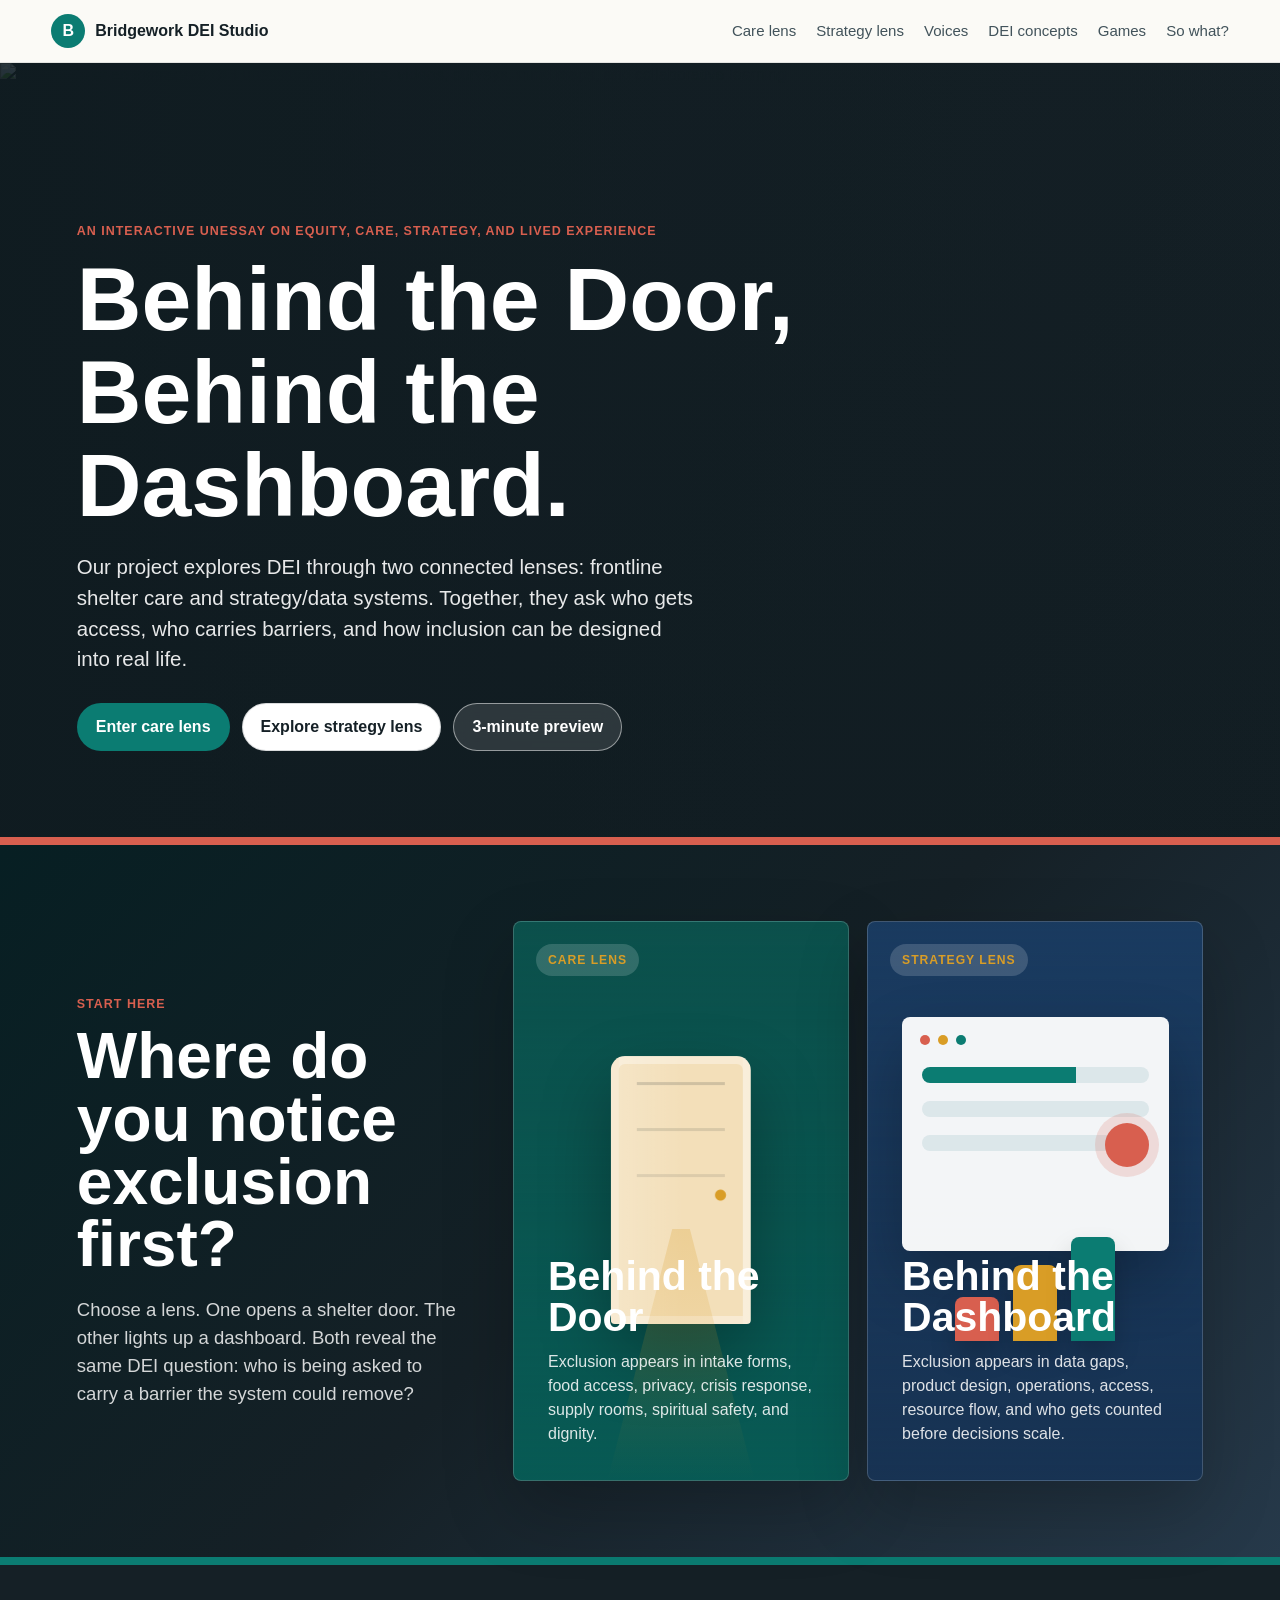
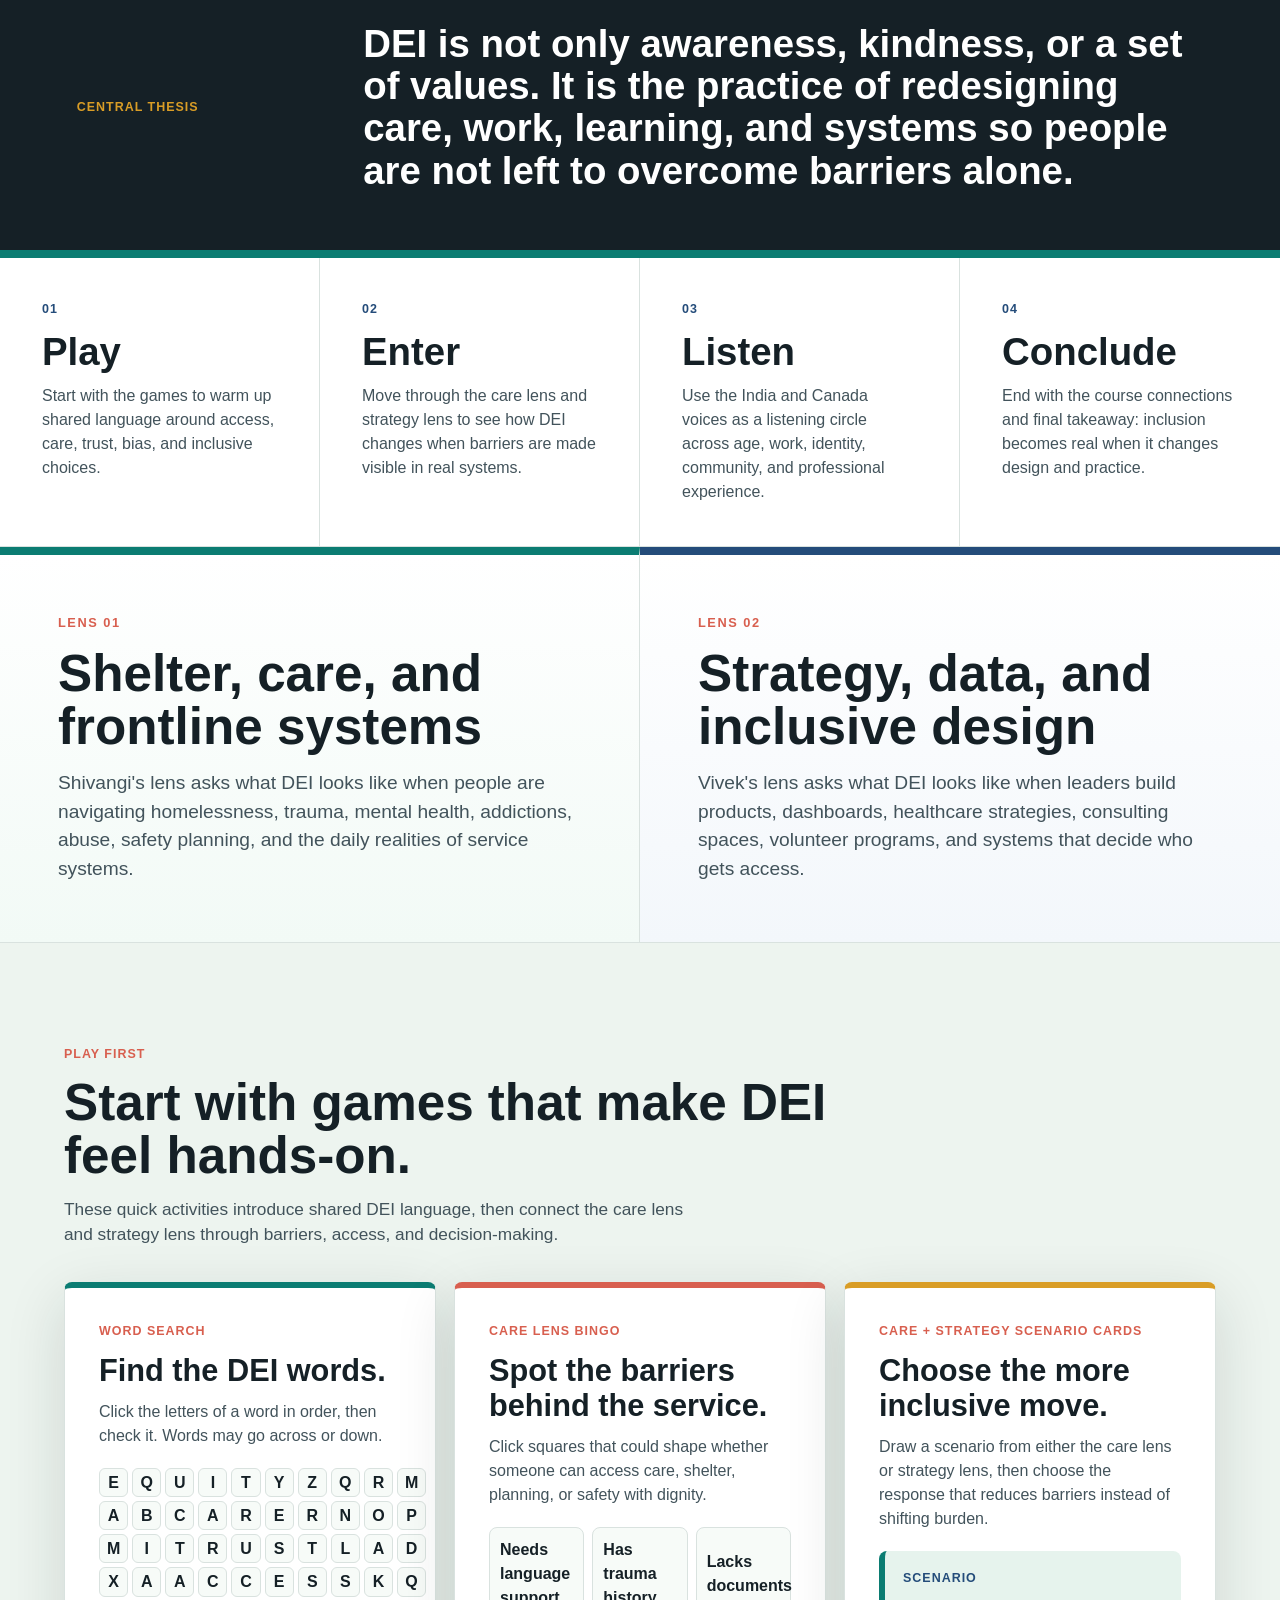
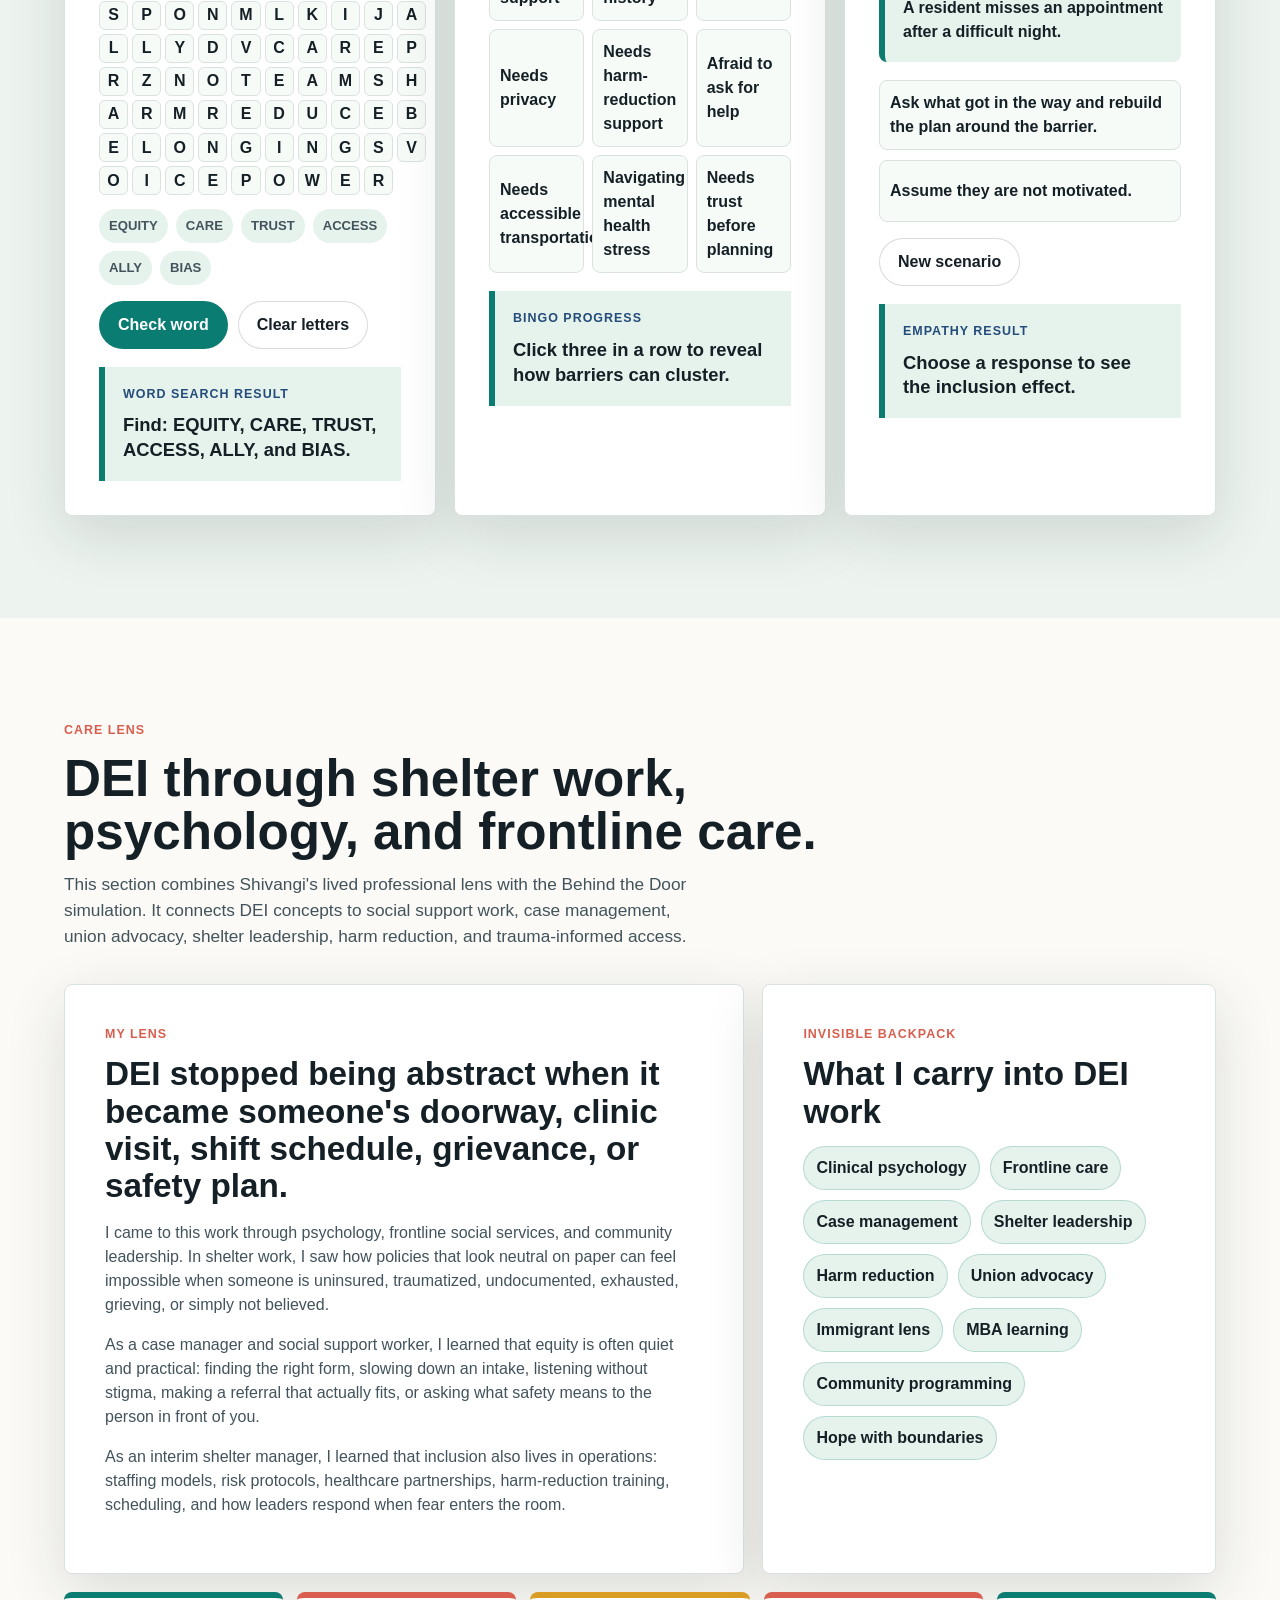
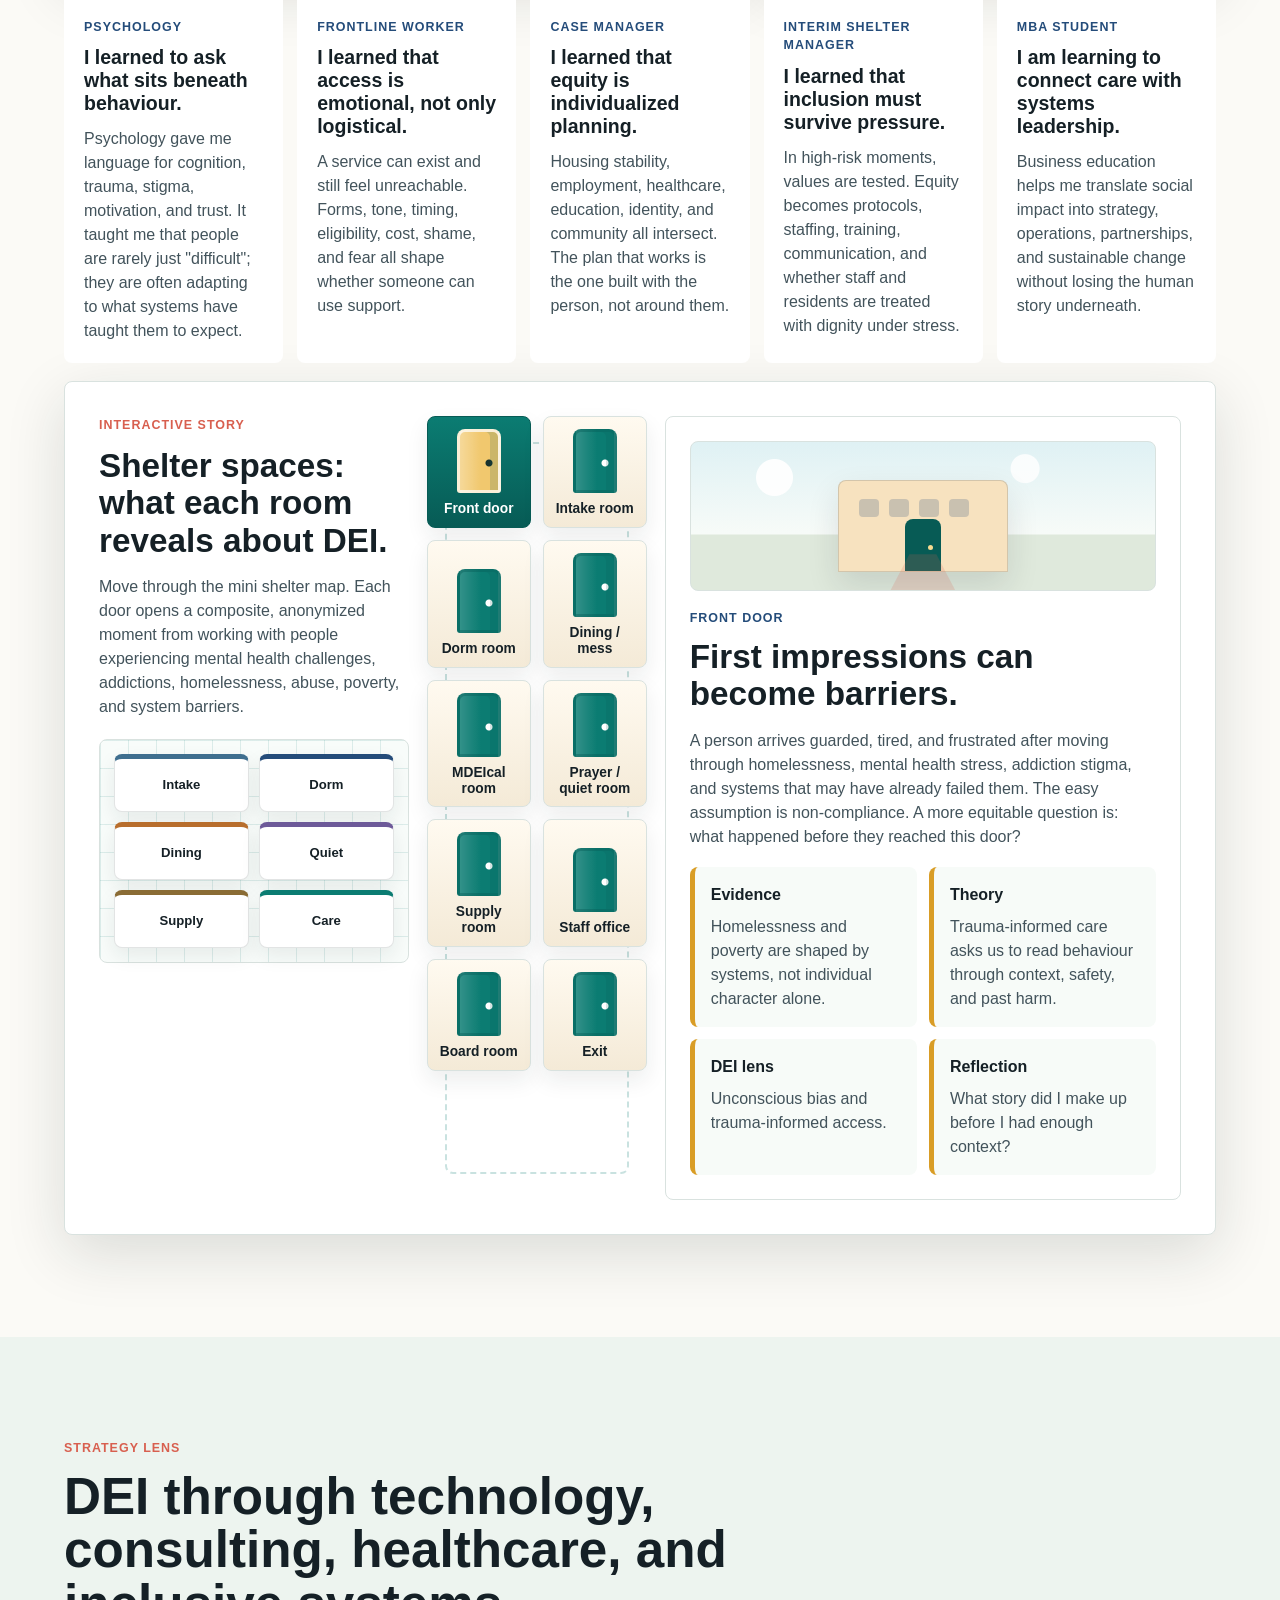
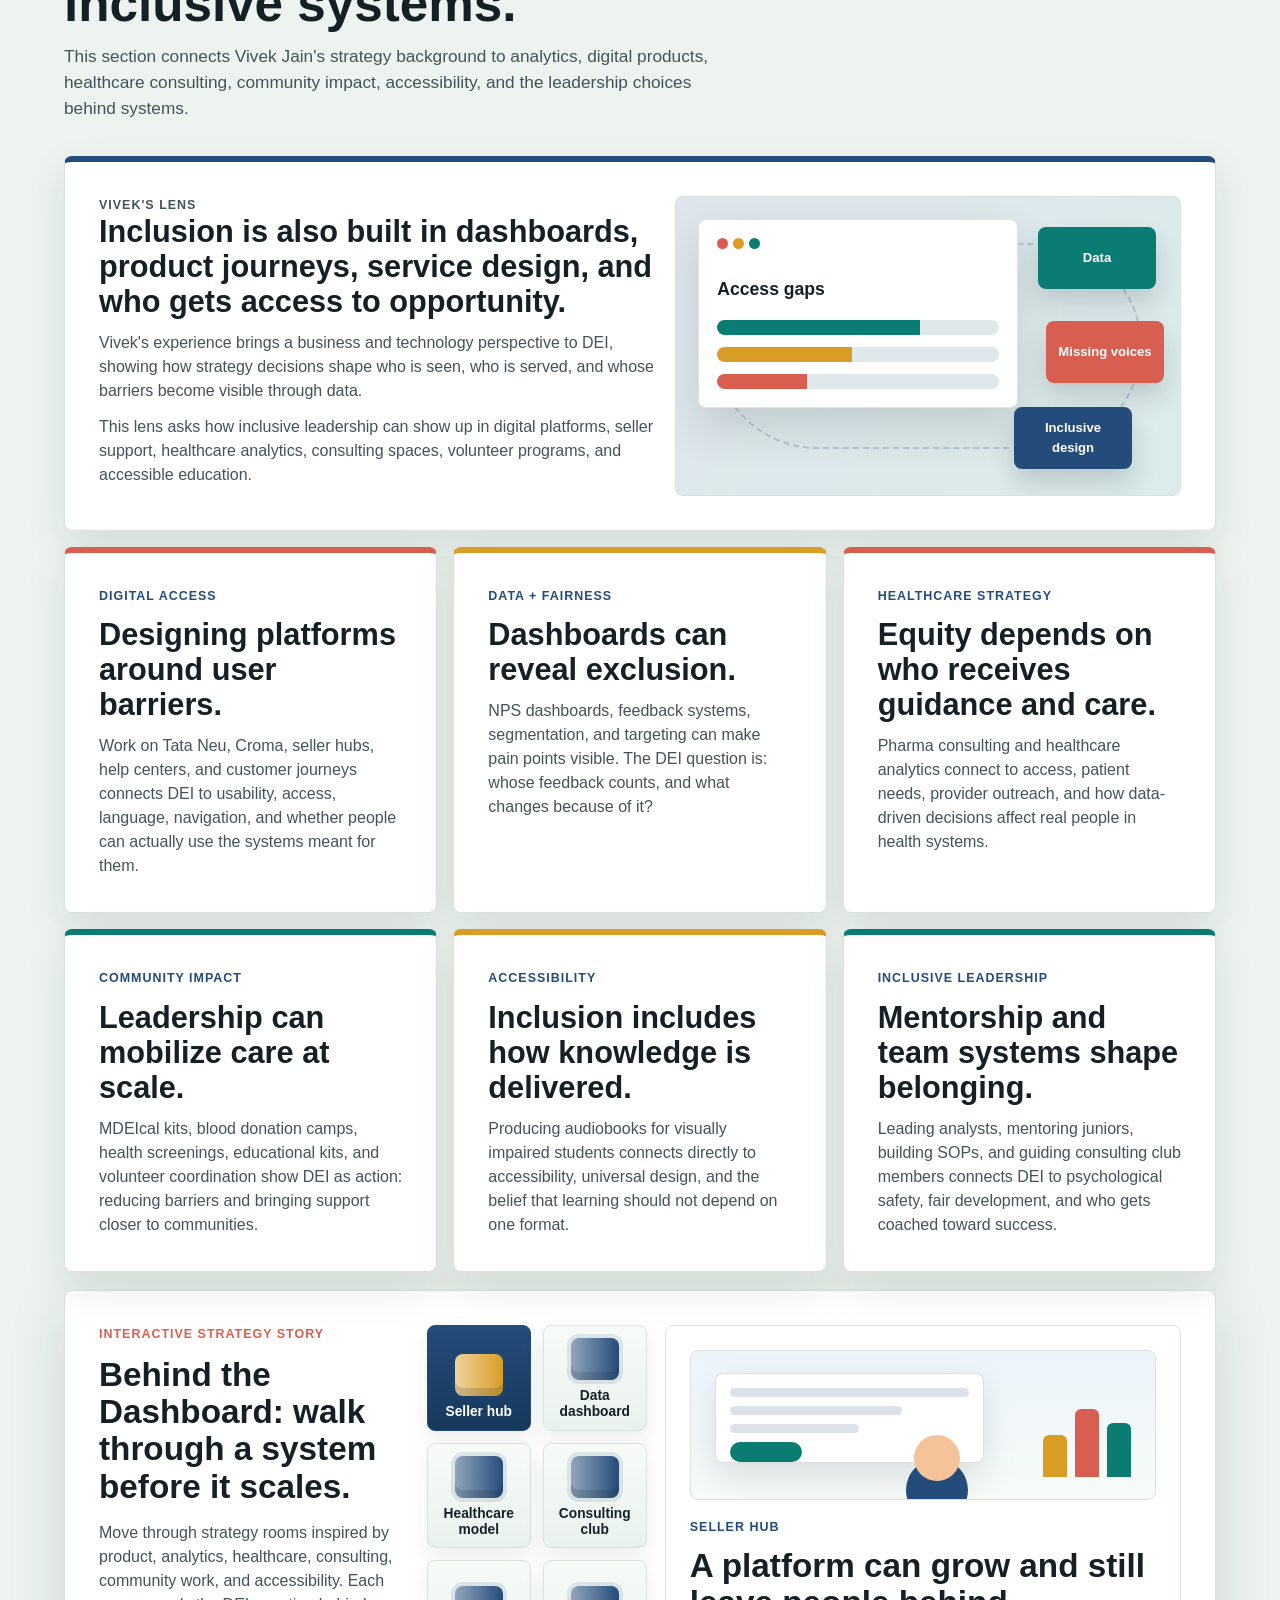
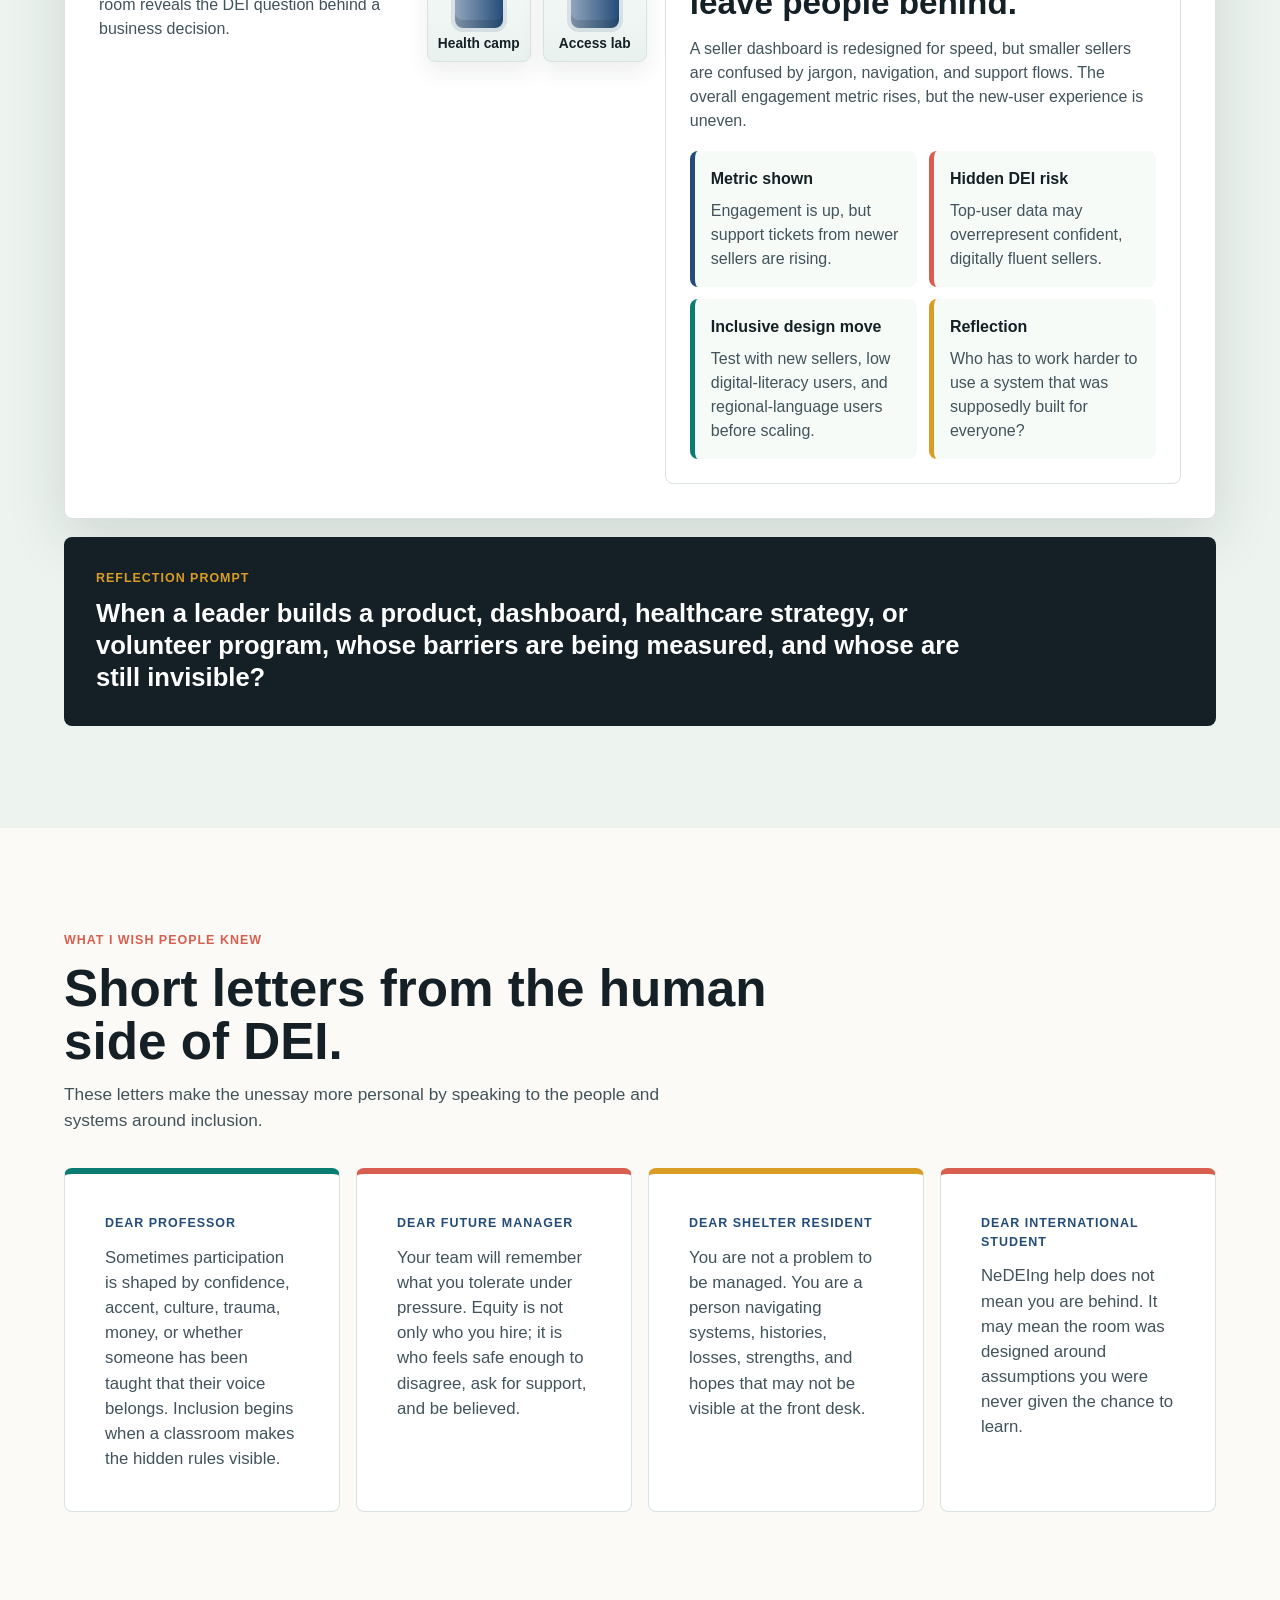
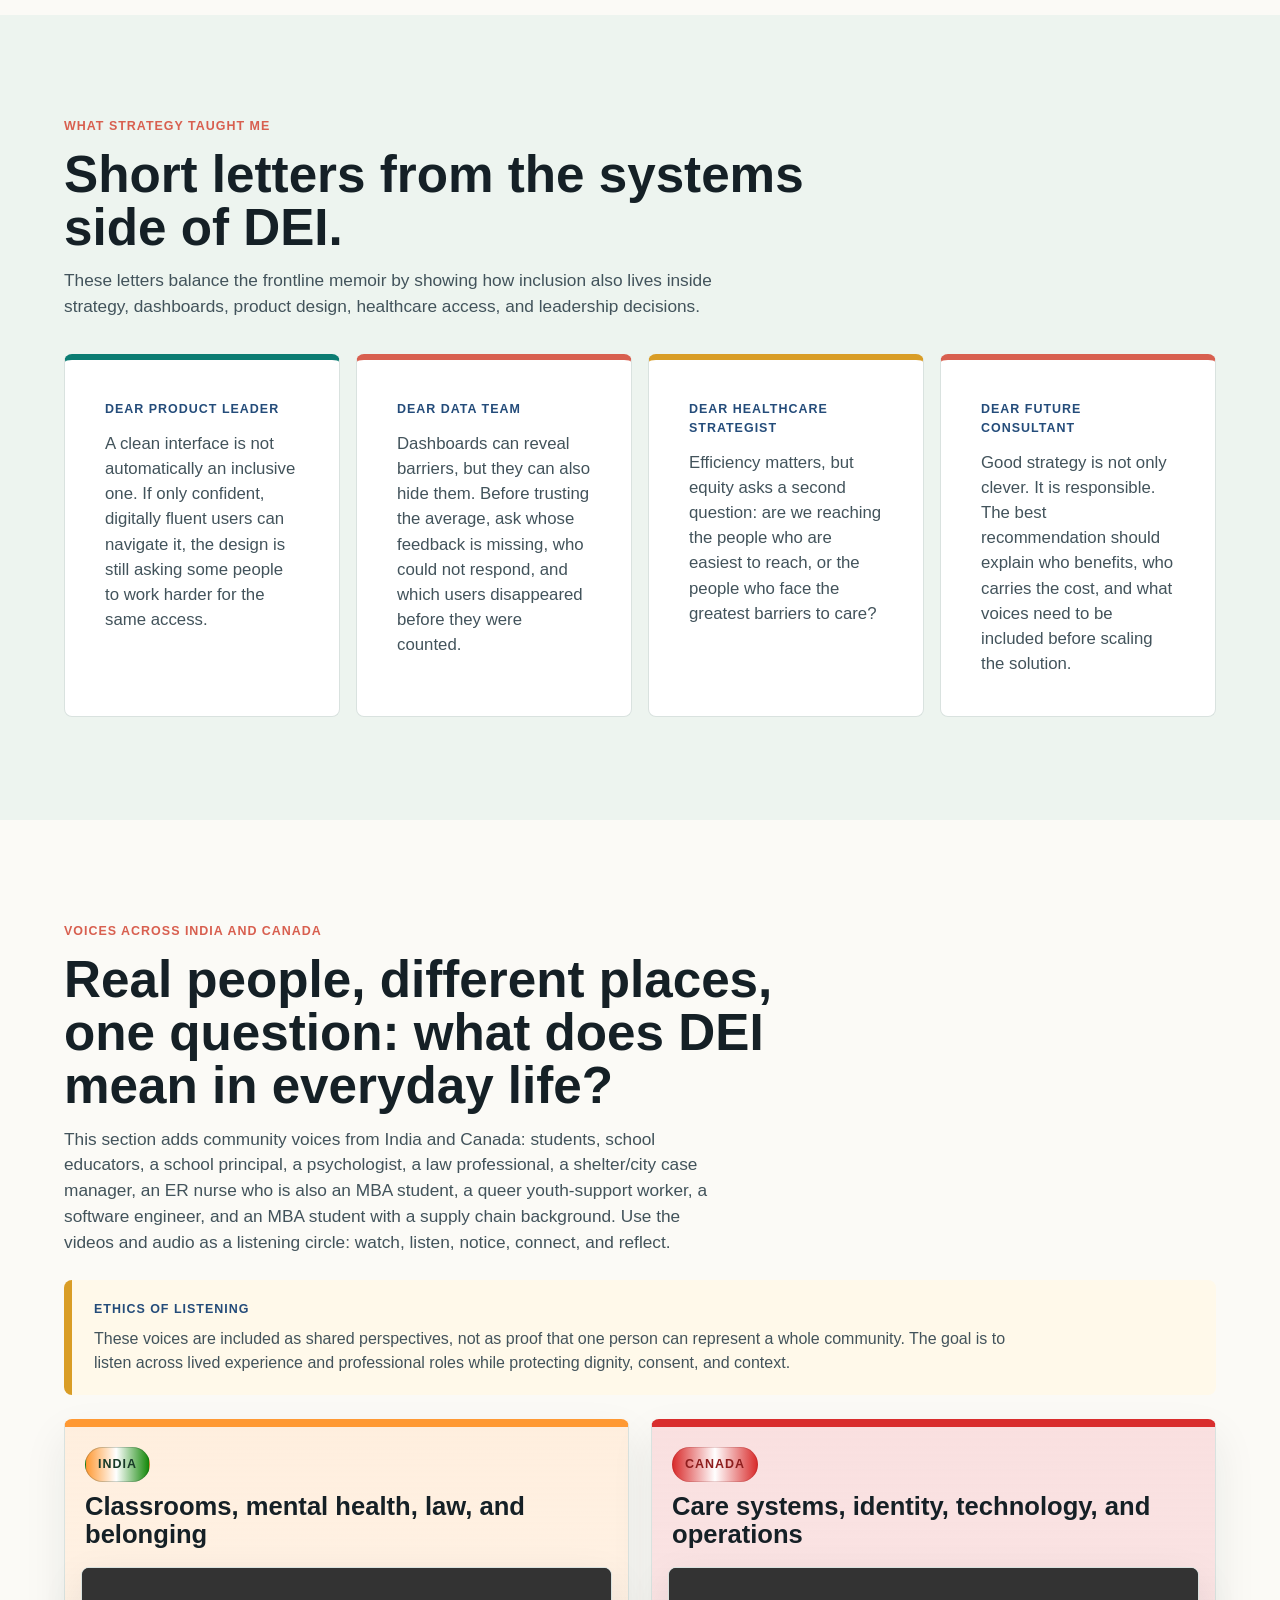
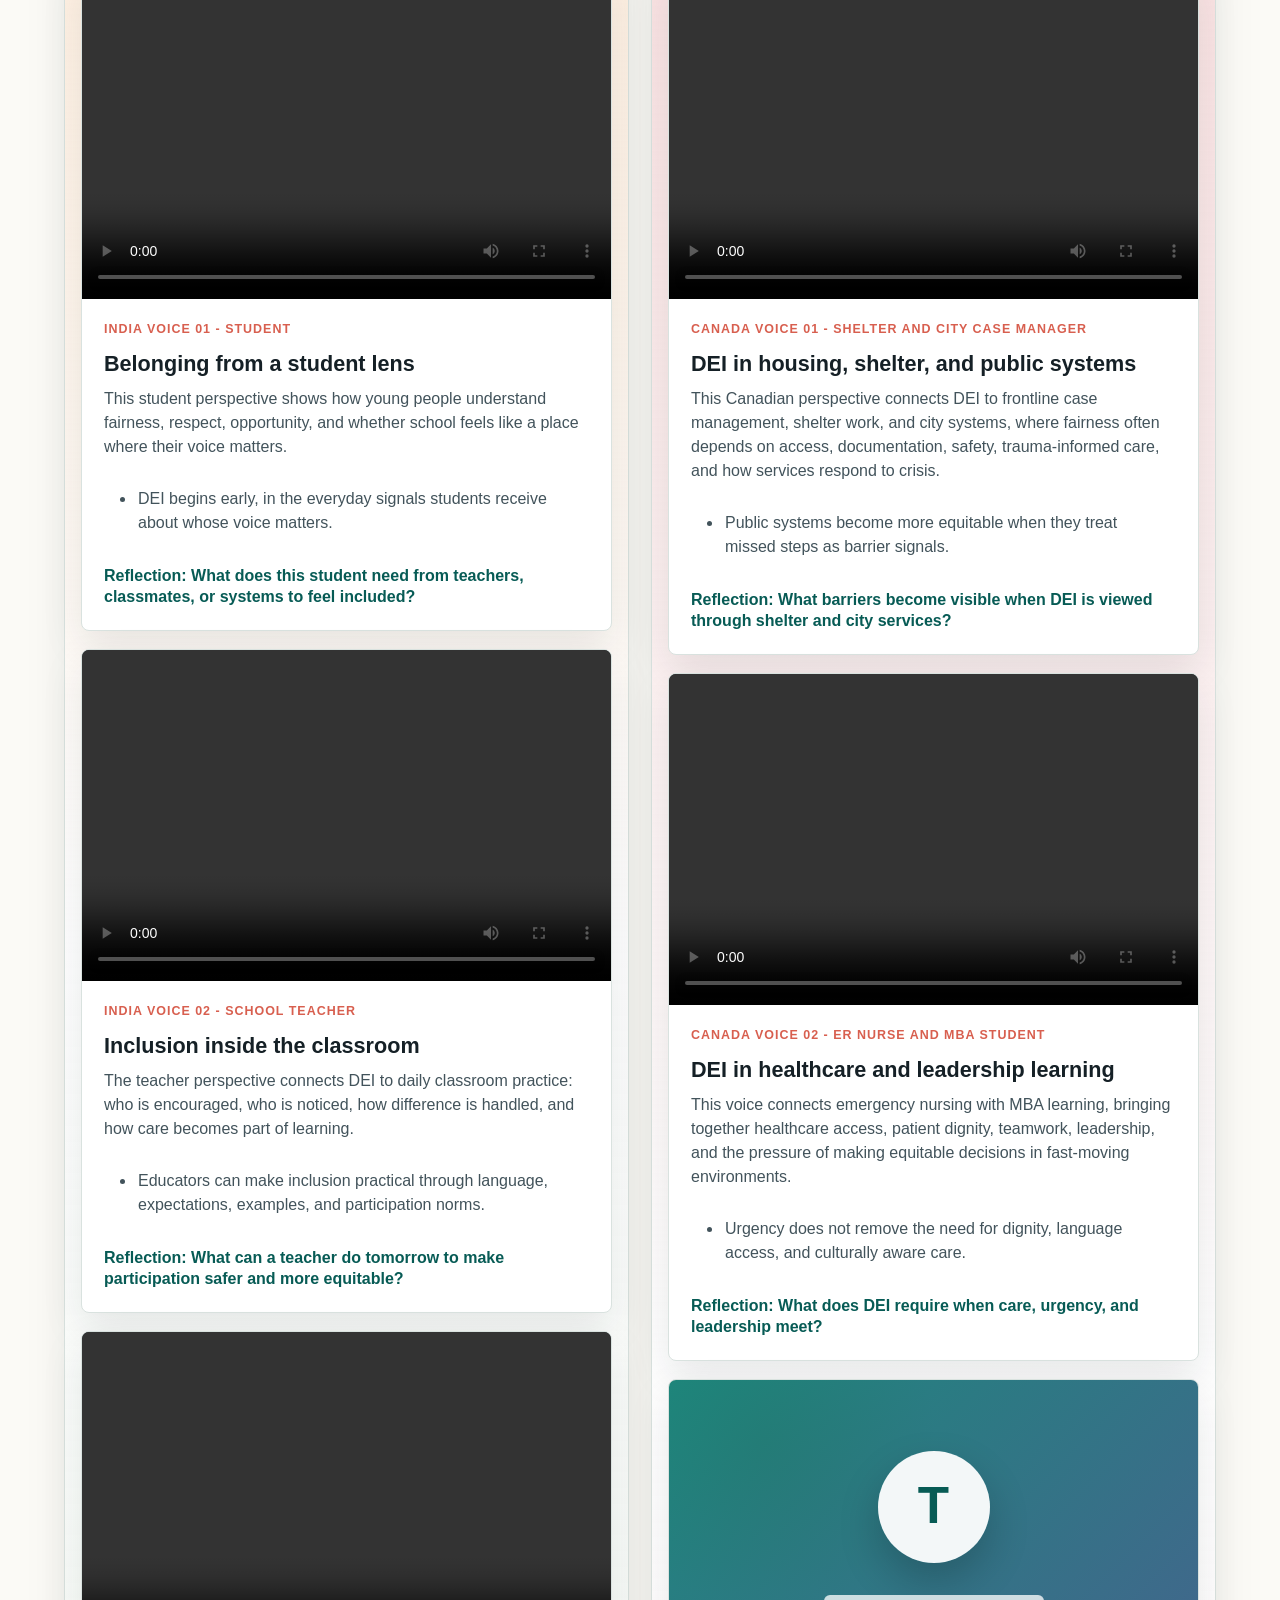
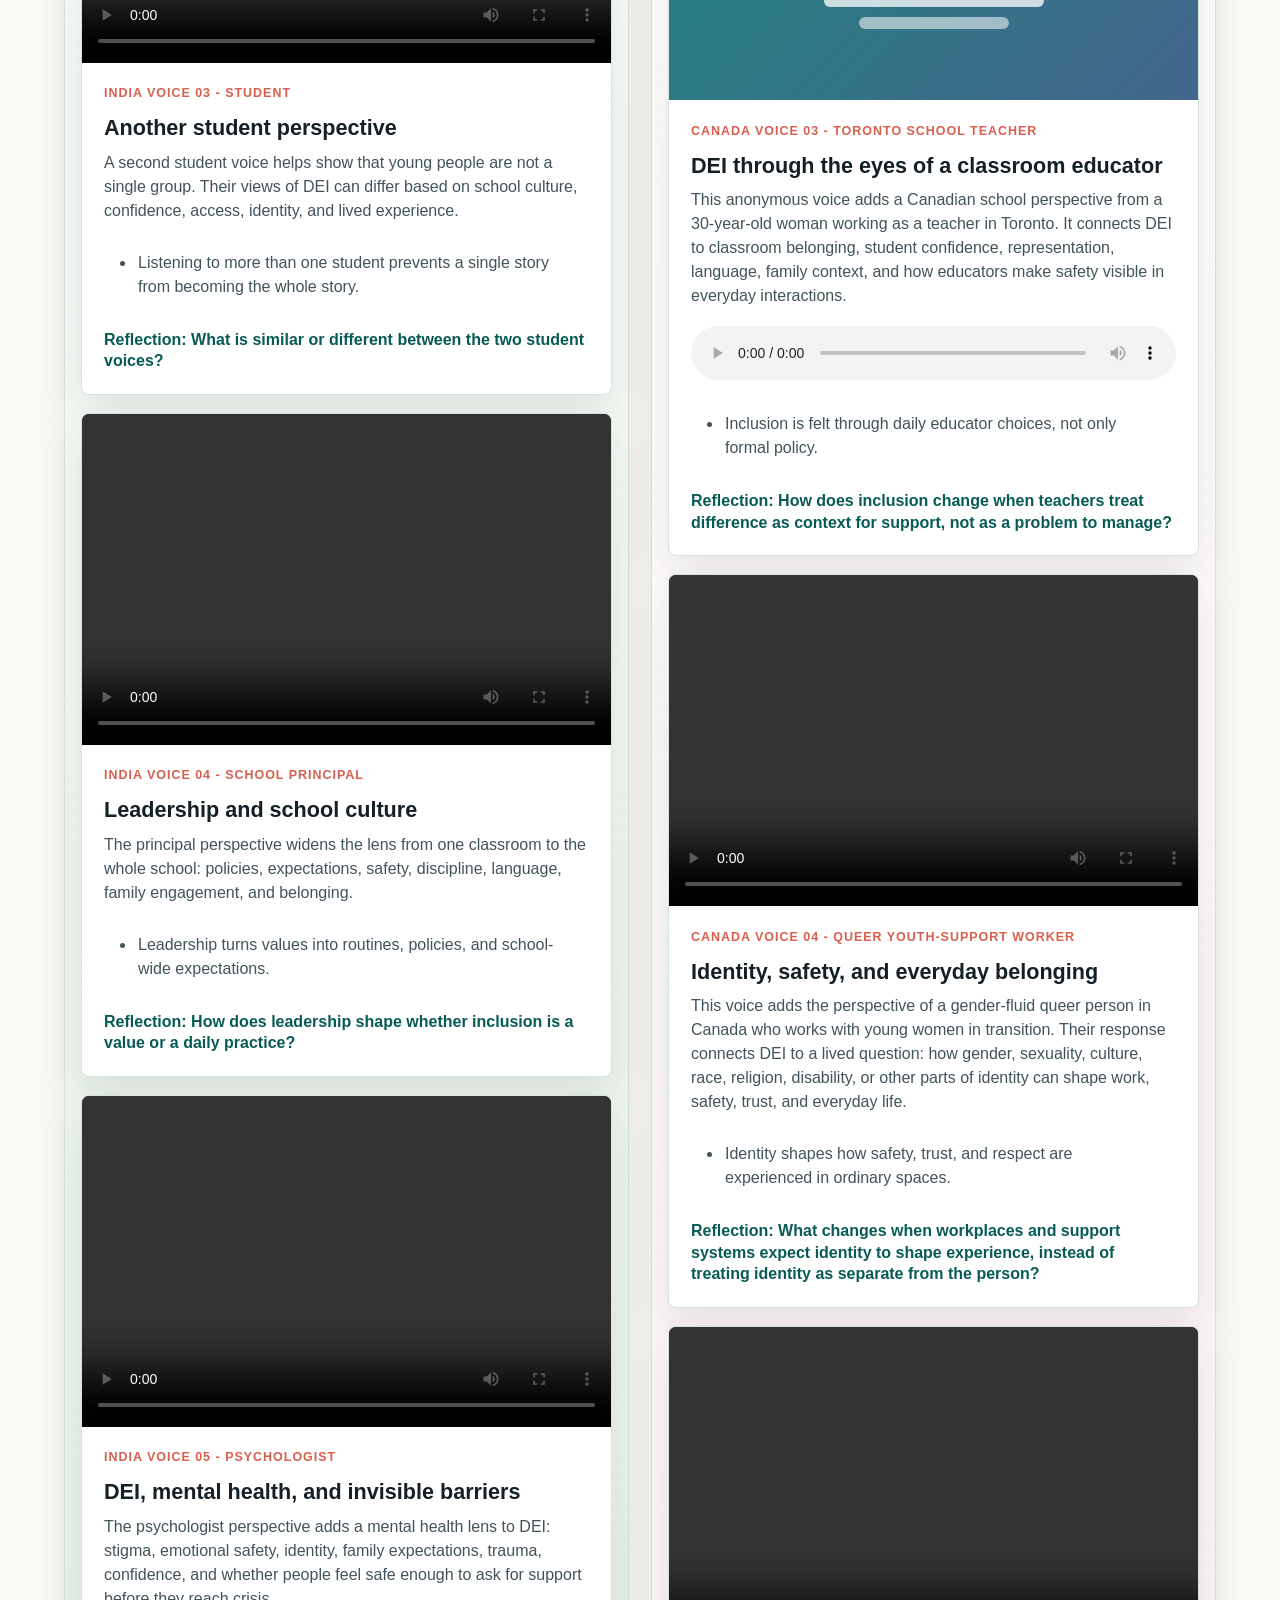
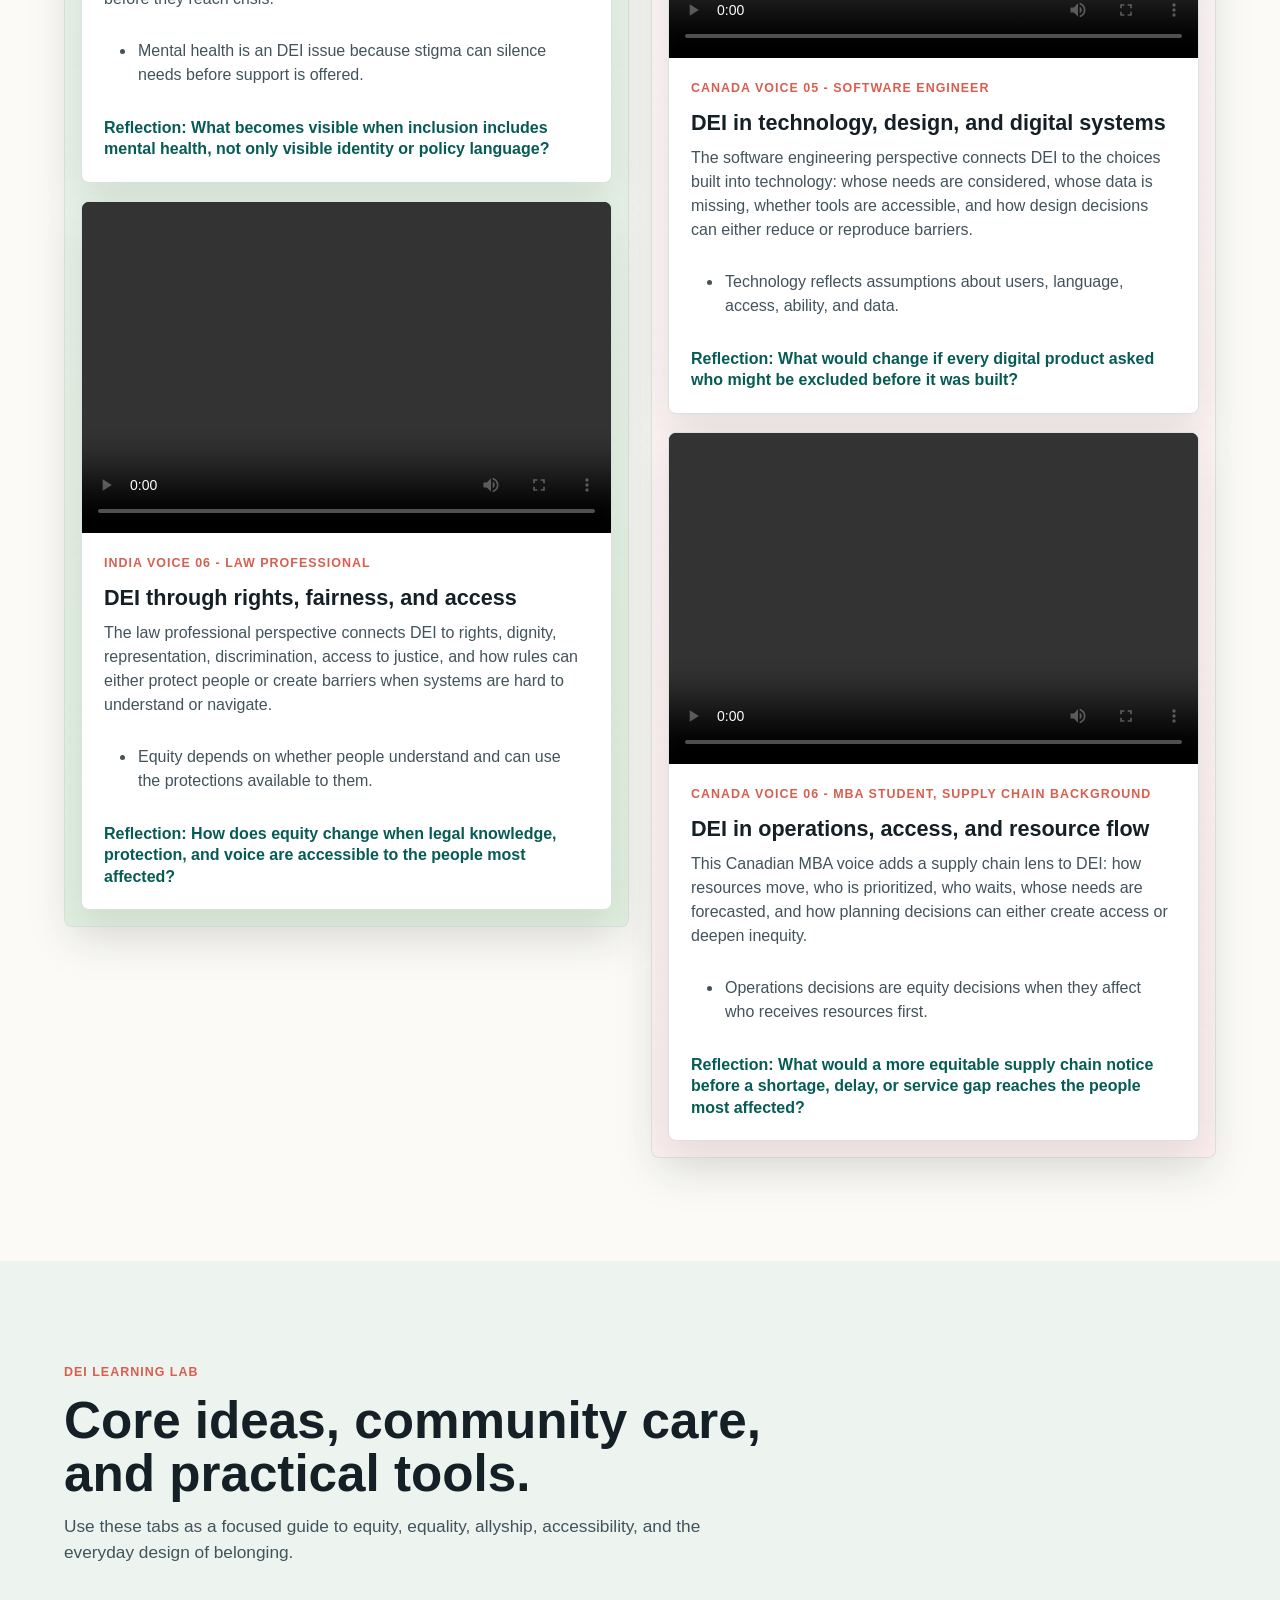
==== index.html @ 2bff1013 "Add files via upload" ====
<!doctype html>
<html lang="en">
  <head>
    <meta charset="utf-8">
    <meta name="viewport" content="width=device-width, initial-scale=1">
    <title>Bridgework DEI Studio</title>
    <link rel="stylesheet" href="styles.css">
  </head>
  <body>
    <header class="topbar" aria-label="Primary">
      <a class="brand" href="#home" aria-label="Bridgework home">
        <span class="brand-mark">B</span>
        <span>Bridgework DEI Studio</span>
      </a>
      <nav class="nav-links" aria-label="Sections">
        <a href="#memoir">Care lens</a>
        <a href="#strategy-lens">Strategy lens</a>
        <a href="#voices-india">Voices</a>
        <a href="#DEI-lab">DEI concepts</a>
        <a href="#front-games">Games</a>
        <a href="#so-what">So what?</a>
      </nav>
    </header>

    <main id="home">
      <section class="hero">
        <img src="assets/unessay-hero.png" alt="Illustration of an interactive DEI unessay with comics, videos, surveys, mind maps, and collaborative learning">
        <div class="hero-shade" aria-hidden="true"></div>
        <div class="hero-copy">
          <p class="eyebrow">An interactive unessay on equity, care, strategy, and lived experience</p>
          <h1>Behind the Door, Behind the Dashboard.</h1>
          <p>
            Our project explores DEI through two connected lenses: frontline shelter care and strategy/data systems. Together, they ask who gets access, who carries barriers, and how inclusion can be designed into real life.
          </p>
          <div class="hero-actions">
            <a class="button primary" href="#memoir">Enter care lens</a>
            <a class="button secondary" href="#strategy-lens">Explore strategy lens</a>
            <a class="button ghost" href="preview.html">3-minute preview</a>
          </div>
        </div>
      </section>

      <section class="lens-choice" aria-label="Choose where exclusion appears first">
        <div class="choice-intro">
          <p class="eyebrow">Start here</p>
          <h2>Where do you notice exclusion first?</h2>
          <p>Choose a lens. One opens a shelter door. The other lights up a dashboard. Both reveal the same DEI question: who is being asked to carry a barrier the system could remove?</p>
        </div>
        <div class="choice-stage">
          <a class="choice-portal door-portal" href="#memoir">
            <span class="portal-kicker">Care lens</span>
            <div class="portal-art door-art" aria-hidden="true">
              <span class="door-frame"><i></i></span>
              <span class="door-light"></span>
            </div>
            <h3>Behind the Door</h3>
            <p>Exclusion appears in intake forms, food access, privacy, crisis response, supply rooms, spiritual safety, and dignity.</p>
          </a>
          <a class="choice-portal dashboard-portal" href="#strategy-lens">
            <span class="portal-kicker">Strategy lens</span>
            <div class="portal-art dashboard-art" aria-hidden="true">
              <span class="dash-window"><i></i><i></i><i></i></span>
              <span class="dash-chart"><i></i><i></i><i></i></span>
              <span class="dash-alert"></span>
            </div>
            <h3>Behind the Dashboard</h3>
            <p>Exclusion appears in data gaps, product design, operations, access, resource flow, and who gets counted before decisions scale.</p>
          </a>
        </div>
      </section>

      <section class="thesis-band" aria-label="Central thesis">
        <span>Central thesis</span>
        <p>DEI is not only awareness, kindness, or a set of values. It is the practice of redesigning care, work, learning, and systems so people are not left to overcome barriers alone.</p>
      </section>

      <section class="experience-guide" id="experience-guide" aria-label="How to experience this unessay">
        <div>
          <span>01</span>
          <h2>Play</h2>
          <p>Start with the games to warm up shared language around access, care, trust, bias, and inclusive choices.</p>
        </div>
        <div>
          <span>02</span>
          <h2>Enter</h2>
          <p>Move through the care lens and strategy lens to see how DEI changes when barriers are made visible in real systems.</p>
        </div>
        <div>
          <span>03</span>
          <h2>Listen</h2>
          <p>Use the India and Canada voices as a listening circle across age, work, identity, community, and professional experience.</p>
        </div>
        <div>
          <span>04</span>
          <h2>Conclude</h2>
          <p>End with the course connections and final takeaway: inclusion becomes real when it changes design and practice.</p>
        </div>
      </section>

      <section class="lens-bridge" aria-label="Two professional DEI lenses">
        <article>
          <span>Lens 01</span>
          <h2>Shelter, care, and frontline systems</h2>
          <p>Shivangi's lens asks what DEI looks like when people are navigating homelessness, trauma, mental health, addictions, abuse, safety planning, and the daily realities of service systems.</p>
        </article>
        <article>
          <span>Lens 02</span>
          <h2>Strategy, data, and inclusive design</h2>
          <p>Vivek's lens asks what DEI looks like when leaders build products, dashboards, healthcare strategies, consulting spaces, volunteer programs, and systems that decide who gets access.</p>
        </article>
      </section>

      <section class="section muted" id="front-games">
        <div class="section-heading">
          <p class="eyebrow">Play first</p>
          <h2>Start with games that make DEI feel hands-on.</h2>
          <p>These quick activities introduce shared DEI language, then connect the care lens and strategy lens through barriers, access, and decision-making.</p>
        </div>

        <div class="puzzle-zone front-puzzle-zone">
          <article class="game-card word-search-card">
            <p class="eyebrow">Word search</p>
            <h3>Find the DEI words.</h3>
            <p>Click the letters of a word in order, then check it. Words may go across or down.</p>
            <div class="word-search" id="word-search" aria-label="DEI word search puzzle"></div>
            <div class="word-bank" id="word-bank" aria-label="Words to find"></div>
            <div class="puzzle-actions">
              <button class="button primary" id="word-check">Check word</button>
              <button class="button secondary" id="word-clear">Clear letters</button>
            </div>
            <div class="game-result" aria-live="polite">
              <span>Word search result</span>
              <p id="word-result">Find: EQUITY, CARE, TRUST, ACCESS, ALLY, and BIAS.</p>
            </div>
          </article>

          <article class="game-card crossword-card curated-hidden">
            <p class="eyebrow">Mini crossword</p>
            <h3>Decode the practice words.</h3>
            <p>Type the word that matches each clue. Use uppercase or lowercase.</p>
            <div class="crossword-list">
              <label>
                Fair support that removes barriers
                <input class="crossword-input" data-answer="equity" type="text" autocomplete="off">
              </label>
              <label>
                Acting with care and influence beside others
                <input class="crossword-input" data-answer="ally" type="text" autocomplete="off">
              </label>
              <label>
                Design that lets people participate
                <input class="crossword-input" data-answer="access" type="text" autocomplete="off">
              </label>
              <label>
                Assumption that can shape decisions
                <input class="crossword-input" data-answer="bias" type="text" autocomplete="off">
              </label>
            </div>
            <div class="puzzle-actions">
              <button class="button primary" id="crossword-check">Check answers</button>
              <button class="button secondary" id="crossword-clear">Reset</button>
            </div>
            <div class="game-result" aria-live="polite">
              <span>Crossword result</span>
              <p id="crossword-result">Try the clues, then check your answers.</p>
            </div>
          </article>

          <article class="game-card sort-card curated-hidden">
            <p class="eyebrow">Sorting game</p>
            <h3>Ally move or rethink?</h3>
            <p>Click each action to sort it. The goal is not perfection; it is noticing what DEI looks like in behavior.</p>
            <div class="sort-grid">
              <button class="sort-chip" data-good="true">Share crDEIt in a group project</button>
              <button class="sort-chip" data-good="false">Ask one marginalized person to speak for everyone</button>
              <button class="sort-chip" data-good="true">Add captions and multiple ways to participate</button>
              <button class="sort-chip" data-good="false">Ignore feedback because nobody complained before</button>
              <button class="sort-chip" data-good="true">Interrupt a biased joke without making the harmed person respond</button>
              <button class="sort-chip" data-good="false">Invite someone only so the group looks diverse</button>
            </div>
            <div class="game-result" aria-live="polite">
              <span>Sorting score</span>
              <p id="sort-result">Click an action to begin.</p>
            </div>
          </article>

          <article class="game-card scatter-card curated-hidden">
            <p class="eyebrow">Inclusive Scattergories</p>
            <h3>Name what belongs.</h3>
            <p>Use the letter and category to name an example. The goal is broad thinking, not perfect answers.</p>
            <div class="scatter-prompt">
              <span id="scatter-letter">B</span>
              <p id="scatter-category">Cultural foods</p>
            </div>
            <label class="game-input-label">
              Your answer
              <input id="scatter-answer" type="text" autocomplete="off" placeholder="Example: biryani">
            </label>
            <div class="puzzle-actions">
              <button class="button primary" id="scatter-check">Check answer</button>
              <button class="button secondary" id="scatter-new">New prompt</button>
            </div>
            <div class="game-result" aria-live="polite">
              <span>Scattergories result</span>
              <p id="scatter-result">Try a word that starts with the letter and fits the category.</p>
            </div>
          </article>

          <article class="game-card bingo-card">
            <p class="eyebrow">Care Lens Bingo</p>
            <h3>Spot the barriers behind the service.</h3>
            <p>Click squares that could shape whether someone can access care, shelter, planning, or safety with dignity.</p>
            <div class="bingo-grid" aria-label="Care lens bingo card">
              <button class="bingo-square">Needs language support</button>
              <button class="bingo-square">Has trauma history</button>
              <button class="bingo-square">Lacks documents</button>
              <button class="bingo-square">Needs privacy</button>
              <button class="bingo-square">Needs harm-reduction support</button>
              <button class="bingo-square">Afraid to ask for help</button>
              <button class="bingo-square">Needs accessible transportation</button>
              <button class="bingo-square">Navigating mental health stress</button>
              <button class="bingo-square">Needs trust before planning</button>
            </div>
            <div class="game-result" aria-live="polite">
              <span>Bingo progress</span>
              <p id="bingo-result">Click three in a row to reveal how barriers can cluster.</p>
            </div>
          </article>

          <article class="game-card empathy-card">
            <p class="eyebrow">Care + Strategy Scenario Cards</p>
            <h3>Choose the more inclusive move.</h3>
            <p>Draw a scenario from either the care lens or strategy lens, then choose the response that reduces barriers instead of shifting burden.</p>
            <div class="empathy-scenario">
              <span>Scenario</span>
              <p id="empathy-scenario">A resident misses an appointment after a difficult night.</p>
            </div>
            <div class="empathy-options">
              <button class="empathy-choice" data-care="true">Ask what got in the way and rebuild the plan around the barrier.</button>
              <button class="empathy-choice" data-care="false">Assume they are not motivated.</button>
            </div>
            <div class="puzzle-actions">
              <button class="button secondary" id="empathy-new">New scenario</button>
            </div>
            <div class="game-result" aria-live="polite">
              <span>Empathy result</span>
              <p id="empathy-result">Choose a response to see the inclusion effect.</p>
            </div>
          </article>
        </div>
      </section>

      <section class="section" id="memoir">
        <div class="section-heading">
          <p class="eyebrow">Care lens</p>
          <h2>DEI through shelter work, psychology, and frontline care.</h2>
          <p>This section combines Shivangi's lived professional lens with the Behind the Door simulation. It connects DEI concepts to social support work, case management, union advocacy, shelter leadership, harm reduction, and trauma-informed access.</p>
        </div>

        <div class="memoir-layout">
          <article class="memoir-card">
            <p class="eyebrow">My lens</p>
            <h3>DEI stopped being abstract when it became someone's doorway, clinic visit, shift schedule, grievance, or safety plan.</h3>
            <p>I came to this work through psychology, frontline social services, and community leadership. In shelter work, I saw how policies that look neutral on paper can feel impossible when someone is uninsured, traumatized, undocumented, exhausted, grieving, or simply not believed.</p>
            <p>As a case manager and social support worker, I learned that equity is often quiet and practical: finding the right form, slowing down an intake, listening without stigma, making a referral that actually fits, or asking what safety means to the person in front of you.</p>
            <p>As an interim shelter manager, I learned that inclusion also lives in operations: staffing models, risk protocols, healthcare partnerships, harm-reduction training, scheduling, and how leaders respond when fear enters the room.</p>
          </article>

          <aside class="backpack-card" aria-label="Invisible backpack">
            <p class="eyebrow">Invisible backpack</p>
            <h3>What I carry into DEI work</h3>
            <div class="backpack-tags">
              <span>Clinical psychology</span>
              <span>Frontline care</span>
              <span>Case management</span>
              <span>Shelter leadership</span>
              <span>Harm reduction</span>
              <span>Union advocacy</span>
              <span>Immigrant lens</span>
              <span>MBA learning</span>
              <span>Community programming</span>
              <span>Hope with boundaries</span>
            </div>
          </aside>
        </div>

        <div class="memoir-timeline">
          <article>
            <span>Psychology</span>
            <h3>I learned to ask what sits beneath behaviour.</h3>
            <p>Psychology gave me language for cognition, trauma, stigma, motivation, and trust. It taught me that people are rarely just "difficult"; they are often adapting to what systems have taught them to expect.</p>
          </article>
          <article>
            <span>Frontline worker</span>
            <h3>I learned that access is emotional, not only logistical.</h3>
            <p>A service can exist and still feel unreachable. Forms, tone, timing, eligibility, cost, shame, and fear all shape whether someone can use support.</p>
          </article>
          <article>
            <span>Case manager</span>
            <h3>I learned that equity is individualized planning.</h3>
            <p>Housing stability, employment, healthcare, education, identity, and community all intersect. The plan that works is the one built with the person, not around them.</p>
          </article>
          <article>
            <span>Interim shelter manager</span>
            <h3>I learned that inclusion must survive pressure.</h3>
            <p>In high-risk moments, values are tested. Equity becomes protocols, staffing, training, communication, and whether staff and residents are treated with dignity under stress.</p>
          </article>
          <article>
            <span>MBA student</span>
            <h3>I am learning to connect care with systems leadership.</h3>
            <p>Business education helps me translate social impact into strategy, operations, partnerships, and sustainable change without losing the human story underneath.</p>
          </article>
        </div>

        <div class="door-experience">
          <div>
            <p class="eyebrow">Interactive story</p>
            <h3>Shelter spaces: what each room reveals about DEI.</h3>
            <p>Move through the mini shelter map. Each door opens a composite, anonymized moment from working with people experiencing mental health challenges, addictions, homelessness, abuse, poverty, and system barriers.</p>
            <div class="shelter-mini-map" aria-label="Illustrated shelter spaces map">
              <span class="mini-room intake-room">Intake</span>
              <span class="mini-room dorm-room">Dorm</span>
              <span class="mini-room dining-room">Dining</span>
              <span class="mini-room quiet-room">Quiet</span>
              <span class="mini-room supply-room">Supply</span>
              <span class="mini-room care-room">Care</span>
            </div>
          </div>
          <div class="door-buttons" aria-label="Shelter room selector">
            <button class="door-button is-active" data-door="front"><span>Front door</span></button>
            <button class="door-button" data-door="intake"><span>Intake room</span></button>
            <button class="door-button" data-door="dorm"><span>Dorm room</span></button>
            <button class="door-button" data-door="dining"><span>Dining / mess</span></button>
            <button class="door-button" data-door="mDEIcal"><span>MDEIcal room</span></button>
            <button class="door-button" data-door="quiet"><span>Prayer / quiet room</span></button>
            <button class="door-button" data-door="supply"><span>Supply room</span></button>
            <button class="door-button" data-door="office"><span>Staff office</span></button>
            <button class="door-button" data-door="board"><span>Board room</span></button>
            <button class="door-button" data-door="exit"><span>Exit</span></button>
          </div>
          <article class="door-panel" data-room="front" aria-live="polite">
            <div class="door-scene" aria-hidden="true">
              <div class="scene-sky"></div>
              <div class="scene-building">
                <i></i><i></i><i></i><i></i>
                <div class="scene-door"></div>
              </div>
              <div class="scene-path"></div>
            </div>
            <span id="door-kicker">Front door</span>
            <h3 id="door-title">First impressions can become barriers.</h3>
            <p id="door-story">A person arrives guarded, tired, and frustrated. The easy assumption is non-compliance. A more equitable question is: what happened before they reached this door?</p>
            <div class="door-meta">
              <div>
                <strong>Evidence</strong>
                <p id="door-stat">Homelessness and poverty are shaped by systems, not individual character alone.</p>
              </div>
              <div>
                <strong>Theory</strong>
                <p id="door-theory">Trauma-informed care and implicit bias.</p>
              </div>
              <div>
                <strong>DEI lens</strong>
                <p id="door-lens">Unconscious bias and trauma-informed access.</p>
              </div>
              <div>
                <strong>Reflection</strong>
                <p id="door-reflection">What story did I make up before I had enough context?</p>
              </div>
            </div>
          </article>
        </div>
      </section>

      <section class="section muted" id="strategy-lens">
        <div class="section-heading">
          <p class="eyebrow">Strategy lens</p>
          <h2>DEI through technology, consulting, healthcare, and inclusive systems.</h2>
          <p>This section connects Vivek Jain's strategy background to analytics, digital products, healthcare consulting, community impact, accessibility, and the leadership choices behind systems.</p>
        </div>

        <div class="strategy-layout">
          <article class="strategy-card featured-strategy">
            <div>
              <p class="eyebrow">Vivek's lens</p>
              <h3>Inclusion is also built in dashboards, product journeys, service design, and who gets access to opportunity.</h3>
              <p>Vivek's experience brings a business and technology perspective to DEI, showing how strategy decisions shape who is seen, who is served, and whose barriers become visible through data.</p>
              <p>This lens asks how inclusive leadership can show up in digital platforms, seller support, healthcare analytics, consulting spaces, volunteer programs, and accessible education.</p>
            </div>
            <div class="strategy-flow-visual" aria-label="Illustration of an inclusive strategy dashboard">
              <div class="visual-dashboard">
                <span></span><span></span><span></span>
                <strong>Access gaps</strong>
                <i></i><i></i><i></i>
              </div>
              <div class="flow-node data-node">Data</div>
              <div class="flow-node voice-node">Missing voices</div>
              <div class="flow-node design-node">Inclusive design</div>
            </div>
          </article>

          <article class="strategy-card">
            <span>Digital access</span>
            <h3>Designing platforms around user barriers.</h3>
            <p>Work on Tata Neu, Croma, seller hubs, help centers, and customer journeys connects DEI to usability, access, language, navigation, and whether people can actually use the systems meant for them.</p>
          </article>
          <article class="strategy-card">
            <span>Data + fairness</span>
            <h3>Dashboards can reveal exclusion.</h3>
            <p>NPS dashboards, feedback systems, segmentation, and targeting can make pain points visible. The DEI question is: whose feedback counts, and what changes because of it?</p>
          </article>
          <article class="strategy-card">
            <span>Healthcare strategy</span>
            <h3>Equity depends on who receives guidance and care.</h3>
            <p>Pharma consulting and healthcare analytics connect to access, patient needs, provider outreach, and how data-driven decisions affect real people in health systems.</p>
          </article>
          <article class="strategy-card">
            <span>Community impact</span>
            <h3>Leadership can mobilize care at scale.</h3>
            <p>MDEIcal kits, blood donation camps, health screenings, educational kits, and volunteer coordination show DEI as action: reducing barriers and bringing support closer to communities.</p>
          </article>
          <article class="strategy-card">
            <span>Accessibility</span>
            <h3>Inclusion includes how knowledge is delivered.</h3>
            <p>Producing audiobooks for visually impaired students connects directly to accessibility, universal design, and the belief that learning should not depend on one format.</p>
          </article>
          <article class="strategy-card">
            <span>Inclusive leadership</span>
            <h3>Mentorship and team systems shape belonging.</h3>
            <p>Leading analysts, mentoring juniors, building SOPs, and guiding consulting club members connects DEI to psychological safety, fair development, and who gets coached toward success.</p>
          </article>
        </div>

        <div class="dashboard-experience">
          <div>
            <p class="eyebrow">Interactive strategy story</p>
            <h3>Behind the Dashboard: walk through a system before it scales.</h3>
            <p>Move through strategy rooms inspired by product, analytics, healthcare, consulting, community work, and accessibility. Each room reveals the DEI question behind a business decision.</p>
          </div>
          <div class="dashboard-buttons" aria-label="Strategy system room selector">
            <button class="dashboard-room-button is-active" data-strategy-room="seller"><span>Seller hub</span></button>
            <button class="dashboard-room-button" data-strategy-room="dashboard"><span>Data dashboard</span></button>
            <button class="dashboard-room-button" data-strategy-room="healthcare"><span>Healthcare model</span></button>
            <button class="dashboard-room-button" data-strategy-room="consulting"><span>Consulting club</span></button>
            <button class="dashboard-room-button" data-strategy-room="community"><span>Health camp</span></button>
            <button class="dashboard-room-button" data-strategy-room="accessibility"><span>Access lab</span></button>
          </div>
          <article class="dashboard-panel" data-strategy-room="seller" aria-live="polite">
            <div class="dashboard-scene" aria-hidden="true">
              <div class="dashboard-window">
                <i></i><i></i><i></i>
                <strong></strong>
              </div>
              <div class="dashboard-graph"><span></span><span></span><span></span></div>
              <div class="dashboard-user"></div>
            </div>
            <span id="strategy-kicker">Seller hub</span>
            <h3 id="strategy-title">A platform can grow and still leave people behind.</h3>
            <p id="strategy-story">A seller dashboard is redesigned for speed, but smaller sellers are confused by jargon, navigation, and support flows. The overall engagement metric rises, but the new-user experience is uneven.</p>
            <div class="strategy-meta">
              <div>
                <strong>Metric shown</strong>
                <p id="strategy-metric">Engagement is up, but support tickets from newer sellers are rising.</p>
              </div>
              <div>
                <strong>Hidden DEI risk</strong>
                <p id="strategy-risk">Top-user data may overrepresent confident, digitally fluent sellers.</p>
              </div>
              <div>
                <strong>Inclusive design move</strong>
                <p id="strategy-fix">Test with new sellers, low digital-literacy users, and regional-language users before scaling.</p>
              </div>
              <div>
                <strong>Reflection</strong>
                <p id="strategy-reflection">Who has to work harder to use a system that was supposedly built for everyone?</p>
              </div>
            </div>
          </article>
        </div>

        <div class="strategy-games curated-hidden">
          <article class="strategy-game-card">
            <p class="eyebrow">Inclusive Strategy Simulator</p>
            <h3 id="strategy-sim-title">A seller dashboard is technically correct, but many small sellers are confused.</h3>
            <p id="strategy-sim-copy">You are leading a product and analytics team. Engagement looks fine overall, but support tickets from newer sellers are rising.</p>
            <div class="strategy-options" aria-label="Strategy simulator choices">
              <button class="strategy-choice" data-choice="fast">Ship a cleaner dashboard based only on top-user data.</button>
              <button class="strategy-choice" data-choice="inclusive">Test with new sellers, low digital-literacy users, and regional-language users.</button>
              <button class="strategy-choice" data-choice="support">Add a help center, but do not change the journey.</button>
            </div>
            <div class="strategy-game-result" aria-live="polite">
              <span>DEI outcome</span>
              <p id="strategy-sim-result">Choose a strategy to see who benefits and who may still be left out.</p>
            </div>
            <div class="puzzle-actions">
              <button class="button secondary" id="strategy-next">New strategy scenario</button>
            </div>
          </article>

          <article class="strategy-game-card">
            <p class="eyebrow">Bias in the Dashboard</p>
            <h3>What is missing from the metric story?</h3>
            <p>The dashboard looks successful. Click the hidden gaps that could change the DEI interpretation.</p>
            <div class="dashboard-mock" aria-label="Mock dashboard with hidden DEI gaps">
              <button class="dashboard-tile" data-gap="language"><span>Engagement</span><strong>+22%</strong></button>
              <button class="dashboard-tile" data-gap="access"><span>Retention</span><strong>+8%</strong></button>
              <button class="dashboard-tile" data-gap="feedback"><span>NPS</span><strong>72</strong></button>
              <button class="dashboard-tile" data-gap="support"><span>Tickets</span><strong>-14%</strong></button>
            </div>
            <div class="strategy-game-result" aria-live="polite">
              <span>Dashboard insight</span>
              <p id="dashboard-result">Click a metric to reveal the inclusion question hiding behind it.</p>
            </div>
          </article>
        </div>

        <div class="strategy-question">
          <span>Reflection prompt</span>
          <p>When a leader builds a product, dashboard, healthcare strategy, or volunteer program, whose barriers are being measured, and whose are still invisible?</p>
        </div>
      </section>

      <section class="section muted curated-hidden" id="day-shoes">
        <div class="section-heading">
          <p class="eyebrow">A day in my shoes</p>
          <h2>DEI is hundreds of tiny decisions.</h2>
          <p>Choose a moment from my journey. Each choice reveals why inclusion is not just a policy; it is how people are treated when uncertainty, power, and pressure show up.</p>
        </div>

        <div class="journey-layout">
          <article class="journey-card">
            <p class="eyebrow" id="journey-kicker">New country, new classroom</p>
            <h3 id="journey-title">You are trying to belong while learning the hidden rules.</h3>
            <p id="journey-story">You understand the work, but not always the cultural shorthand, confidence codes, or unspoken expectations in the room.</p>
            <div class="journey-choices">
              <button class="journey-choice" data-choice="ask">Ask for clarification, even if it feels vulnerable.</button>
              <button class="journey-choice" data-choice="hide">Pretend everything is clear and figure it out alone.</button>
            </div>
            <div class="game-result" aria-live="polite">
              <span>What this reveals</span>
              <p id="journey-result">Choose a response to reveal the DEI lesson.</p>
            </div>
          </article>

          <aside class="journey-menu" aria-label="Journey selector">
            <button class="journey-step is-active" data-journey="classroom">New country, new classroom</button>
            <button class="journey-step" data-journey="casework">Case manager moment</button>
            <button class="journey-step" data-journey="shelter">Shelter manager moment</button>
            <button class="journey-step" data-journey="mba">MBA leadership moment</button>
          </aside>
        </div>
      </section>

      <section class="section" id="letters">
        <div class="section-heading">
          <p class="eyebrow">What I wish people knew</p>
          <h2>Short letters from the human side of DEI.</h2>
          <p>These letters make the unessay more personal by speaking to the people and systems around inclusion.</p>
        </div>

        <div class="letters-grid">
          <article class="letter-card">
            <span>Dear Professor</span>
            <p>Sometimes participation is shaped by confidence, accent, culture, trauma, money, or whether someone has been taught that their voice belongs. Inclusion begins when a classroom makes the hidden rules visible.</p>
          </article>
          <article class="letter-card">
            <span>Dear Future Manager</span>
            <p>Your team will remember what you tolerate under pressure. Equity is not only who you hire; it is who feels safe enough to disagree, ask for support, and be believed.</p>
          </article>
          <article class="letter-card">
            <span>Dear Shelter Resident</span>
            <p>You are not a problem to be managed. You are a person navigating systems, histories, losses, strengths, and hopes that may not be visible at the front desk.</p>
          </article>
          <article class="letter-card">
            <span>Dear International Student</span>
            <p>NeDEIng help does not mean you are behind. It may mean the room was designed around assumptions you were never given the chance to learn.</p>
          </article>
        </div>
      </section>

      <section class="section muted" id="strategy-letters">
        <div class="section-heading">
          <p class="eyebrow">What strategy taught me</p>
          <h2>Short letters from the systems side of DEI.</h2>
          <p>These letters balance the frontline memoir by showing how inclusion also lives inside strategy, dashboards, product design, healthcare access, and leadership decisions.</p>
        </div>

        <div class="letters-grid">
          <article class="letter-card">
            <span>Dear Product Leader</span>
            <p>A clean interface is not automatically an inclusive one. If only confident, digitally fluent users can navigate it, the design is still asking some people to work harder for the same access.</p>
          </article>
          <article class="letter-card">
            <span>Dear Data Team</span>
            <p>Dashboards can reveal barriers, but they can also hide them. Before trusting the average, ask whose feedback is missing, who could not respond, and which users disappeared before they were counted.</p>
          </article>
          <article class="letter-card">
            <span>Dear Healthcare Strategist</span>
            <p>Efficiency matters, but equity asks a second question: are we reaching the people who are easiest to reach, or the people who face the greatest barriers to care?</p>
          </article>
          <article class="letter-card">
            <span>Dear Future Consultant</span>
            <p>Good strategy is not only clever. It is responsible. The best recommendation should explain who benefits, who carries the cost, and what voices need to be included before scaling the solution.</p>
          </article>
        </div>
      </section>

      <section class="section muted curated-hidden" id="humans-smith">
        <div class="section-heading">
          <p class="eyebrow">Humans of Smith</p>
          <h2>Composite DEI stories from the people we learn beside.</h2>
          <p>Inspired by Humans of New York, these short story cards are fictionalized composites. They protect privacy while making DEI feel human, local, and emotionally memorable.</p>
        </div>

        <div class="humans-grid">
          <article class="human-card">
            <div class="human-portrait" aria-hidden="true">
              <span>1</span>
            </div>
            <div>
              <p class="eyebrow">The international student</p>
              <h3>"I was not quiet because I had nothing to say."</h3>
              <p>I was translating the question, the accent, the expectation, and the fear of sounding less capable all at once. Inclusion looked like a professor naming the hidden rules and giving different ways to participate.</p>
              <strong>DEI lens: language access, belonging, cultural humility.</strong>
            </div>
          </article>
          <article class="human-card">
            <div class="human-portrait" aria-hidden="true">
              <span>2</span>
            </div>
            <div>
              <p class="eyebrow">The shelter resident</p>
              <h3>"I needed safety before I could make a plan."</h3>
              <p>People kept asking about goals, but I was still sleeping with one eye open. Trauma-informed care meant someone slowed down, believed me, and helped me feel safe enough to choose my next step.</p>
              <strong>DEI lens: trauma, gender-based violence, dignity.</strong>
            </div>
          </article>
          <article class="human-card">
            <div class="human-portrait" aria-hidden="true">
              <span>3</span>
            </div>
            <div>
              <p class="eyebrow">The frontline worker</p>
              <h3>"Care work is skilled work."</h3>
              <p>De-escalating a crisis, noticing overdose risk, documenting harm, holding boundaries, and still speaking with respect takes training and emotional labour. Equity includes the staff trying to keep people alive.</p>
              <strong>DEI lens: labour equity, psychological safety, respect.</strong>
            </div>
          </article>
          <article class="human-card">
            <div class="human-portrait" aria-hidden="true">
              <span>4</span>
            </div>
            <div>
              <p class="eyebrow">The person in recovery</p>
              <h3>"Relapse was treated like failure, not information."</h3>
              <p>When people saw addiction as a moral issue, I hid. When someone saw it as health, pain, survival, and context, I could be honest enough to ask for help.</p>
              <strong>DEI lens: harm reduction, stigma, access to care.</strong>
            </div>
          </article>
          <article class="human-card">
            <div class="human-portrait" aria-hidden="true">
              <span>5</span>
            </div>
            <div>
              <p class="eyebrow">The class teammate</p>
              <h3>"My disability was not the problem. The format was."</h3>
              <p>The assignment became possible when options were flexible: written, spoken, visual, collaborative, or quiet. Accessibility did not lower the standard; it widened the doorway.</p>
              <strong>DEI lens: disability justice, universal design, flexibility.</strong>
            </div>
          </article>
          <article class="human-card">
            <div class="human-portrait" aria-hidden="true">
              <span>6</span>
            </div>
            <div>
              <p class="eyebrow">The future manager</p>
              <h3>"I learned that advocacy is not a personality trait."</h3>
              <p>It is a practice: asking who is missing, sharing power, documenting patterns, interrupting harm, and staying accountable after the meeting ends.</p>
              <strong>DEI lens: allyship, accountability, leadership.</strong>
            </div>
          </article>
        </div>
      </section>

      <section class="section" id="voices-india">
        <div class="section-heading">
          <p class="eyebrow">Voices across India and Canada</p>
          <h2>Real people, different places, one question: what does DEI mean in everyday life?</h2>
          <p>This section adds community voices from India and Canada: students, school educators, a school principal, a psychologist, a law professional, a shelter/city case manager, an ER nurse who is also an MBA student, a queer youth-support worker, a software engineer, and an MBA student with a supply chain background. Use the videos and audio as a listening circle: watch, listen, notice, connect, and reflect.</p>
        </div>

        <aside class="voice-ethics">
          <span>Ethics of listening</span>
          <p>These voices are included as shared perspectives, not as proof that one person can represent a whole community. The goal is to listen across lived experience and professional roles while protecting dignity, consent, and context.</p>
        </aside>

        <div class="voices-grid">
          <div class="country-voice-column india-voices">
            <div class="country-voice-heading">
              <span>India</span>
              <h3>Classrooms, mental health, law, and belonging</h3>
            </div>
          <article class="voice-card">
            <video controls preload="metadata">
              <source src="file:///C:/Users/shiva/Downloads/WhatsApp%20Video%202026-07-20%20at%206.53.29%20PM.mp4" type="video/mp4">
            </video>
            <div>
              <p class="eyebrow">India voice 01 - student</p>
              <h3>Belonging from a student lens</h3>
              <p>This student perspective shows how young people understand fairness, respect, opportunity, and whether school feels like a place where their voice matters.</p>
              <ul class="voice-takeaways">
                <li>DEI begins early, in the everyday signals students receive about whose voice matters.</li>
                <li>Belonging is shaped by peers, teachers, confidence, and access to encouragement.</li>
              </ul>
              <strong>Reflection: What does this student need from teachers, classmates, or systems to feel included?</strong>
            </div>
          </article>
          <article class="voice-card">
            <video controls preload="metadata">
              <source src="file:///C:/Users/shiva/Downloads/WhatsApp%20Video%202026-07-20%20at%206.52.06%20PM.mp4" type="video/mp4">
            </video>
            <div>
              <p class="eyebrow">India voice 02 - school teacher</p>
              <h3>Inclusion inside the classroom</h3>
              <p>The teacher perspective connects DEI to daily classroom practice: who is encouraged, who is noticed, how difference is handled, and how care becomes part of learning.</p>
              <ul class="voice-takeaways">
                <li>Educators can make inclusion practical through language, expectations, examples, and participation norms.</li>
                <li>Classroom care becomes equity when quieter or marginalized students are supported by design.</li>
              </ul>
              <strong>Reflection: What can a teacher do tomorrow to make participation safer and more equitable?</strong>
            </div>
          </article>
          <article class="voice-card">
            <video controls preload="metadata">
              <source src="file:///C:/Users/shiva/Downloads/WhatsApp%20Video%202026-07-20%20at%2010.36.15%20AM.mp4" type="video/mp4">
            </video>
            <div>
              <p class="eyebrow">India voice 03 - student</p>
              <h3>Another student perspective</h3>
              <p>A second student voice helps show that young people are not a single group. Their views of DEI can differ based on school culture, confidence, access, identity, and lived experience.</p>
              <ul class="voice-takeaways">
                <li>Listening to more than one student prevents a single story from becoming the whole story.</li>
                <li>DEI needs comparison, curiosity, and room for difference within the same age group.</li>
              </ul>
              <strong>Reflection: What is similar or different between the two student voices?</strong>
            </div>
          </article>
          <article class="voice-card">
            <video controls preload="metadata">
              <source src="file:///C:/Users/shiva/Downloads/WhatsApp%20Video%202026-07-20%20at%207.37.02%20AM.mp4" type="video/mp4">
            </video>
            <div>
              <p class="eyebrow">India voice 04 - school principal</p>
              <h3>Leadership and school culture</h3>
              <p>The principal perspective widens the lens from one classroom to the whole school: policies, expectations, safety, discipline, language, family engagement, and belonging.</p>
              <ul class="voice-takeaways">
                <li>Leadership turns values into routines, policies, and school-wide expectations.</li>
                <li>Inclusion is stronger when family, language, safety, and discipline are part of the same conversation.</li>
              </ul>
              <strong>Reflection: How does leadership shape whether inclusion is a value or a daily practice?</strong>
            </div>
          </article>
          <article class="voice-card">
            <video controls preload="metadata">
              <source src="assets/india-psychologist-voice.mp4" type="video/mp4">
            </video>
            <div>
              <p class="eyebrow">India voice 05 - psychologist</p>
              <h3>DEI, mental health, and invisible barriers</h3>
              <p>The psychologist perspective adds a mental health lens to DEI: stigma, emotional safety, identity, family expectations, trauma, confidence, and whether people feel safe enough to ask for support before they reach crisis.</p>
              <ul class="voice-takeaways">
                <li>Mental health is an DEI issue because stigma can silence needs before support is offered.</li>
                <li>Invisible barriers still shape access, confidence, safety, and participation.</li>
              </ul>
              <strong>Reflection: What becomes visible when inclusion includes mental health, not only visible identity or policy language?</strong>
            </div>
          </article>
          <article class="voice-card">
            <video controls preload="metadata">
              <source src="assets/india-law-professional-voice.mp4" type="video/mp4">
            </video>
            <div>
              <p class="eyebrow">India voice 06 - law professional</p>
              <h3>DEI through rights, fairness, and access</h3>
              <p>The law professional perspective connects DEI to rights, dignity, representation, discrimination, access to justice, and how rules can either protect people or create barriers when systems are hard to understand or navigate.</p>
              <ul class="voice-takeaways">
                <li>Equity depends on whether people understand and can use the protections available to them.</li>
                <li>Rules are not neutral if only some people can navigate them with confidence.</li>
              </ul>
              <strong>Reflection: How does equity change when legal knowledge, protection, and voice are accessible to the people most affected?</strong>
            </div>
          </article>
          </div>
          <div class="country-voice-column canada-voices">
            <div class="country-voice-heading">
              <span>Canada</span>
              <h3>Care systems, identity, technology, and operations</h3>
            </div>
          <article class="voice-card voice-card-wide">
            <video controls preload="metadata">
              <source src="file:///C:/Users/shiva/Downloads/WhatsApp%20Video%202026-07-21%20at%201.47.33%20PM.mp4" type="video/mp4">
            </video>
            <div>
              <p class="eyebrow">Canada voice 01 - shelter and city case manager</p>
              <h3>DEI in housing, shelter, and public systems</h3>
              <p>This Canadian perspective connects DEI to frontline case management, shelter work, and city systems, where fairness often depends on access, documentation, safety, trauma-informed care, and how services respond to crisis.</p>
              <ul class="voice-takeaways">
                <li>Public systems become more equitable when they treat missed steps as barrier signals.</li>
                <li>Housing, documentation, safety, and trauma-informed care are deeply connected.</li>
              </ul>
              <strong>Reflection: What barriers become visible when DEI is viewed through shelter and city services?</strong>
            </div>
          </article>
          <article class="voice-card voice-card-wide">
            <video controls preload="metadata">
              <source src="file:///C:/Users/shiva/Downloads/Movie%20on%202026-07-21%20at%206.13%20PM.mov" type="video/quicktime">
            </video>
            <div>
              <p class="eyebrow">Canada voice 02 - ER nurse and MBA student</p>
              <h3>DEI in healthcare and leadership learning</h3>
              <p>This voice connects emergency nursing with MBA learning, bringing together healthcare access, patient dignity, teamwork, leadership, and the pressure of making equitable decisions in fast-moving environments.</p>
              <ul class="voice-takeaways">
                <li>Urgency does not remove the need for dignity, language access, and culturally aware care.</li>
                <li>Leadership matters most when decisions are fast, stressful, and unequal in impact.</li>
              </ul>
              <strong>Reflection: What does DEI require when care, urgency, and leadership meet?</strong>
            </div>
          </article>
          <article class="voice-card voice-card-wide voice-audio-card">
            <div class="anonymous-portrait" aria-label="Anonymous illustrated portrait of a teacher">
              <span class="portrait-initials">T</span>
              <span class="portrait-line"></span>
              <span class="portrait-line short"></span>
            </div>
            <div>
              <p class="eyebrow">Canada voice 03 - Toronto school teacher</p>
              <h3>DEI through the eyes of a classroom educator</h3>
              <p>This anonymous voice adds a Canadian school perspective from a 30-year-old woman working as a teacher in Toronto. It connects DEI to classroom belonging, student confidence, representation, language, family context, and how educators make safety visible in everyday interactions.</p>
              <audio controls preload="metadata">
                <source src="assets/canada-teacher-toronto-voice.ogg" type="audio/ogg">
              </audio>
              <ul class="voice-takeaways">
                <li>Inclusion is felt through daily educator choices, not only formal policy.</li>
                <li>Students bring family, language, identity, and confidence into the classroom with them.</li>
              </ul>
              <strong>Reflection: How does inclusion change when teachers treat difference as context for support, not as a problem to manage?</strong>
            </div>
          </article>
          <article class="voice-card voice-card-wide">
            <video controls preload="metadata">
              <source src="assets/canada-queer-youth-worker-voice.mp4" type="video/mp4">
            </video>
            <div>
              <p class="eyebrow">Canada voice 04 - queer youth-support worker</p>
              <h3>Identity, safety, and everyday belonging</h3>
              <p>This voice adds the perspective of a gender-fluid queer person in Canada who works with young women in transition. Their response connects DEI to a lived question: how gender, sexuality, culture, race, religion, disability, or other parts of identity can shape work, safety, trust, and everyday life.</p>
              <ul class="voice-takeaways">
                <li>Identity shapes how safety, trust, and respect are experienced in ordinary spaces.</li>
                <li>Support work must make room for complexity instead of asking people to simplify themselves.</li>
              </ul>
              <strong>Reflection: What changes when workplaces and support systems expect identity to shape experience, instead of treating identity as separate from the person?</strong>
            </div>
          </article>
          <article class="voice-card voice-card-wide">
            <video controls preload="metadata">
              <source src="assets/canada-software-engineer-voice.mp4" type="video/mp4">
            </video>
            <div>
              <p class="eyebrow">Canada voice 05 - software engineer</p>
              <h3>DEI in technology, design, and digital systems</h3>
              <p>The software engineering perspective connects DEI to the choices built into technology: whose needs are considered, whose data is missing, whether tools are accessible, and how design decisions can either reduce or reproduce barriers.</p>
              <ul class="voice-takeaways">
                <li>Technology reflects assumptions about users, language, access, ability, and data.</li>
                <li>Inclusive design asks who is missing before a product becomes normal.</li>
              </ul>
              <strong>Reflection: What would change if every digital product asked who might be excluded before it was built?</strong>
            </div>
          </article>
          <article class="voice-card voice-card-wide">
            <video controls preload="metadata">
              <source src="assets/canada-mba-supply-chain-voice.mov" type="video/quicktime">
            </video>
            <div>
              <p class="eyebrow">Canada voice 06 - MBA student, supply chain background</p>
              <h3>DEI in operations, access, and resource flow</h3>
              <p>This Canadian MBA voice adds a supply chain lens to DEI: how resources move, who is prioritized, who waits, whose needs are forecasted, and how planning decisions can either create access or deepen inequity.</p>
              <ul class="voice-takeaways">
                <li>Operations decisions are equity decisions when they affect who receives resources first.</li>
                <li>Planning becomes inclusive when shortages, delays, and service gaps are anticipated through the most affected users.</li>
              </ul>
              <strong>Reflection: What would a more equitable supply chain notice before a shortage, delay, or service gap reaches the people most affected?</strong>
            </div>
          </article>
          </div>
        </div>
      </section>

      <section class="section curated-hidden" id="mind-map">
        <div class="split-feature">
          <div class="feature-copy">
            <p class="eyebrow">Mind mapping</p>
            <h2>Love as a serious DEI practice.</h2>
            <p>
              Inspired by bell hooks' framing of love as an active ethic, this map turns care into concrete behaviors: commitment, trust, responsibility, respect, and knowledge.
            </p>
            <div class="concept-map" aria-label="Love as DEI practice concepts">
              <span>Care</span>
              <span>Commitment</span>
              <span>Trust</span>
              <span>Responsibility</span>
              <span>Respect</span>
              <span>Knowledge</span>
            </div>
          </div>
          <figure class="picture-frame">
            <img src="assets/equity-mind-map.png" alt="Illustrated tabletop equity mind map with sticky notes and connecting lines">
          </figure>
        </div>
      </section>

      <section class="section muted" id="DEI-lab">
        <div class="section-heading">
          <p class="eyebrow">DEI learning lab</p>
          <h2>Core ideas, community care, and practical tools.</h2>
          <p>Use these tabs as a focused guide to equity, equality, allyship, accessibility, and the everyday design of belonging.</p>
        </div>

        <div class="lab-tabs" role="tablist" aria-label="DEI information tabs">
          <button class="lab-tab is-active" id="lab-tab-basics" role="tab" aria-selected="true" aria-controls="lab-panel-basics" data-lab="basics">DEI basics</button>
          <button class="lab-tab" id="lab-tab-equity" role="tab" aria-selected="false" aria-controls="lab-panel-equity" data-lab="equity">Equity vs equality</button>
          <button class="lab-tab curated-hidden" id="lab-tab-lgbtq" role="tab" aria-selected="false" aria-controls="lab-panel-lgbtq" data-lab="lgbtq">LGBTQ+</button>
          <button class="lab-tab curated-hidden" id="lab-tab-global" role="tab" aria-selected="false" aria-controls="lab-panel-global" data-lab="global">Global DEI</button>
          <button class="lab-tab curated-hidden" id="lab-tab-research" role="tab" aria-selected="false" aria-controls="lab-panel-research" data-lab="research">Research</button>
          <button class="lab-tab curated-hidden" id="lab-tab-mDEIa" role="tab" aria-selected="false" aria-controls="lab-panel-mDEIa" data-lab="mDEIa">MDEIa</button>
          <button class="lab-tab" id="lab-tab-allyship" role="tab" aria-selected="false" aria-controls="lab-panel-allyship" data-lab="allyship">Allyship</button>
          <button class="lab-tab" id="lab-tab-access" role="tab" aria-selected="false" aria-controls="lab-panel-access" data-lab="access">Accessibility</button>
          <button class="lab-tab curated-hidden" id="lab-tab-tools" role="tab" aria-selected="false" aria-controls="lab-panel-tools" data-lab="tools">Toolbox</button>
        </div>

        <div class="lab-panel is-active" id="lab-panel-basics" role="tabpanel" aria-labelledby="lab-tab-basics">
          <div class="info-grid three">
            <article class="info-card">
              <span>Equity</span>
              <h3>Different support for fair access.</h3>
              <p>Equity notices barriers and adjusts resources, rules, and opportunities so people can participate meaningfully.</p>
            </article>
            <article class="info-card">
              <span>Diversity</span>
              <h3>Difference is present.</h3>
              <p>Diversity includes race, gender, sexuality, disability, class, language, religion, age, culture, migration, neurodiversity, and lived experience.</p>
            </article>
            <article class="info-card">
              <span>Inclusion</span>
              <h3>Difference has influence.</h3>
              <p>Inclusion means people are not just invited in; they can shape decisions, be safe enough to contribute, and see follow-through.</p>
            </article>
          </div>
          <div class="callout-strip">
            <strong>Quick test:</strong>
            <span>If the same people always adapt, explain, translate, or absorb discomfort, the space may be diverse without being equitable or inclusive.</span>
          </div>
        </div>

        <div class="lab-panel" id="lab-panel-equity" role="tabpanel" aria-labelledby="lab-tab-equity" hidden>
          <div class="split-feature">
            <div class="feature-copy">
              <p class="eyebrow">Equity vs equality</p>
              <h2>Same support is not always fair support.</h2>
              <p>Equality gives everyone the same thing. Equity asks what each person needs to reach a fair chance of participation, safety, and success.</p>
              <div class="compare-list">
                <div>
                  <span>Equality asks</span>
                  <p>Did everyone receive the same resource?</p>
                </div>
                <div>
                  <span>Equity asks</span>
                  <p>Did the resource reduce the barrier?</p>
                </div>
                <div>
                  <span>Justice asks</span>
                  <p>Why does the barrier exist, and how can the system change?</p>
                </div>
              </div>
            </div>
            <figure class="picture-frame">
              <img src="assets/equity-vs-equality.png" alt="Illustration comparing identical support with needs-based support for full participation">
            </figure>
          </div>
        </div>

        <div class="lab-panel curated-hidden" id="lab-panel-lgbtq" role="tabpanel" aria-labelledby="lab-tab-lgbtq" hidden>
          <div class="split-feature">
            <figure class="picture-frame">
              <img src="assets/lgbtq-inclusion.png" alt="Illustration of LGBTQ+ people and allies sharing resources in a welcoming learning circle">
            </figure>
            <div class="feature-copy">
              <p class="eyebrow">LGBTQ+ inclusion</p>
              <h2>Belonging is built before someone has to ask for it.</h2>
              <p>LGBTQ+ inclusion means people of all sexual orientations, gender identities, and gender expressions can participate without hiding, explaining, or defending who they are.</p>
              <ul class="check-list">
                <li>Use names and pronouns people share, and correct mistakes briefly.</li>
                <li>Avoid assumptions about partners, families, bodies, or gender expression.</li>
                <li>Make forms, washrooms, dress codes, examples, and policies inclusive.</li>
                <li>Respond to jokes, misgendering, outing, and exclusion as safety issues.</li>
              </ul>
            </div>
          </div>
        </div>

        <div class="lab-panel curated-hidden" id="lab-panel-global" role="tabpanel" aria-labelledby="lab-tab-global" hidden>
          <div class="split-feature">
            <div class="feature-copy">
              <p class="eyebrow">Global DEI</p>
              <h2>DEI looks different across places, but the practice travels.</h2>
              <p>Globally, DEI is not one script. It changes across histories, laws, languages, migration, colonial contexts, disability access, gender norms, and local communities.</p>
              <div class="compare-list">
                <div>
                  <span>Local context</span>
                  <p>Ask what exclusion looks like here, who defines the problem, and which histories shape trust.</p>
                </div>
                <div>
                  <span>Shared practice</span>
                  <p>Across settings, people need safety, voice, fair access, accountable leadership, and resources matched to barriers.</p>
                </div>
                <div>
                  <span>Global humility</span>
                  <p>Avoid exporting one model. Learn from community-led approaches and adapt with people, not for them.</p>
                </div>
              </div>
            </div>
            <figure class="picture-frame">
              <img src="assets/global-DEI-map.png" alt="Illustration of connected communities practicing DEI around the world">
            </figure>
          </div>
        </div>

        <div class="lab-panel curated-hidden" id="lab-panel-research" role="tabpanel" aria-labelledby="lab-tab-research" hidden>
          <div class="info-grid three">
            <article class="info-card">
              <span>Intersectionality</span>
              <h3>People experience systems together, not one identity at a time.</h3>
              <p>Use intersectionality to ask how race, gender, sexuality, disability, class, migration, language, and age interact in real settings.</p>
            </article>
            <article class="info-card">
              <span>Bias research</span>
              <h3>Bias shows up in ordinary decisions.</h3>
              <p>The IDEA toolkit highlights explicit and implicit bias, affinity bias, stereotypes, groupthink, and discrimination as barriers to fair participation.</p>
            </article>
            <article class="info-card">
              <span>Representation</span>
              <h3>Who is visible changes what feels possible.</h3>
              <p>The WISEST toolkit connects DEI learning to representation, underrepresentation, and the importance of showing girls and gender minorities that STEM can be for them.</p>
            </article>
          </div>
          <div class="research-strip">
            <span>Research-paper prompt</span>
            <p>Pick one DEI barrier, summarize evidence for why it matters, then design one small intervention and one way to evaluate whether it worked.</p>
          </div>
        </div>

        <div class="lab-panel curated-hidden" id="lab-panel-mDEIa" role="tabpanel" aria-labelledby="lab-tab-mDEIa" hidden>
          <div class="mDEIa-study-grid">
            <article>
              <span>Films</span>
              <h3>Use scenes as mirrors.</h3>
              <p>From Berkeley's anti-racism mDEIa list, films such as <em>13th</em>, <em>I Am Not Your Negro</em>, and <em>The Death and Life of Marsha P. Johnson</em> can open discussion about systems, history, identity, and justice.</p>
            </article>
            <article>
              <span>Podcasts</span>
              <h3>Let stories complicate simple answers.</h3>
              <p>Podcasts like <em>Code Switch</em>, <em>All My Relations</em>, <em>Who Belongs</em>, and <em>Seeing White</em> invite ongoing learning through conversation, history, and lived experience.</p>
            </article>
            <article>
              <span>Movie scenes</span>
              <h3>Pause the plot and ask DEI questions.</h3>
              <p>Instead of quoting long dialogue, analyze a short scene: who has power, who is believed, who is interrupted, what barrier is invisible, and what repair is possible?</p>
            </article>
          </div>
          <div class="scene-prompts">
            <button class="button primary" id="scene-prompt-button">Shuffle scene prompt</button>
            <p id="scene-prompt" aria-live="polite"></p>
          </div>
          <p class="source-note">MDEIa list inspired by Berkeley Executive Education anti-racism resources: films, videos, and podcasts.</p>
        </div>

        <div class="lab-panel" id="lab-panel-allyship" role="tabpanel" aria-labelledby="lab-tab-allyship" hidden>
          <div class="ally-path">
            <article class="info-card">
              <span>1. Learn</span>
              <h3>Build awareness before harm happens.</h3>
              <p>Toolkit idea: complete training, learn shared definitions, and understand how bias, discrimination, stereotypes, racism, and groupthink shape everyday decisions.</p>
            </article>
            <article class="info-card">
              <span>2. Listen</span>
              <h3>Believe impact and notice patterns.</h3>
              <p>Being empathetic means listening for what people are carrying: exclusion, extra emotional labour, repeated interruptions, name bias, accent bias, or pressure to represent a whole group.</p>
            </article>
            <article class="info-card">
              <span>3. Advocate</span>
              <h3>Change the process, not just the mood.</h3>
              <p>Advocacy can mean improving outreach, removing gendered language, sharing mentoring labour, checking workload, and making sure historically excluded people are not only included symbolically.</p>
            </article>
            <article class="info-card">
              <span>4. Repair</span>
              <h3>Follow through visibly.</h3>
              <p>Allyship is measured by changed conditions: safer reporting paths, accessible participation, fairer evaluation, and repeat scans when leadership, staffing, or programs change.</p>
            </article>
          </div>
          <div class="callout-strip">
            <strong>Allyship test:</strong>
            <span>Would this action still help if nobody praised you for doing it?</span>
          </div>
        </div>

        <div class="lab-panel" id="lab-panel-access" role="tabpanel" aria-labelledby="lab-tab-access" hidden>
          <div class="access-grid">
            <article>
              <span>Before</span>
              <p>Share agendas, location details, timing, cost, sensory conditions, and ways to request accommodations.</p>
            </article>
            <article>
              <span>During</span>
              <p>Use captions, plain language, breaks, multiple ways to participate, and visible norms for respectful dialogue.</p>
            </article>
            <article>
              <span>After</span>
              <p>Send notes, invite feedback, compensate lived expertise when possible, and show what changed.</p>
            </article>
          </div>
          <div class="callout-strip">
            <strong>Access is not a favour.</strong>
            <span>It is part of good design, risk prevention, and respect.</span>
          </div>
        </div>

        <div class="lab-panel curated-hidden" id="lab-panel-tools" role="tabpanel" aria-labelledby="lab-tab-tools" hidden>
          <div class="toolkit-grid">
            <article>
              <span>Language check</span>
              <h3>Who is centered?</h3>
              <p>Review words, examples, images, job posts, letters, and evaluation forms for stereotypes, assumptions, gendered language, and missing voices.</p>
            </article>
            <article>
              <span>Power check</span>
              <h3>Who decides?</h3>
              <p>Map who has authority, who has lived expertise, who carries risk, who gets interrupted, and who gets informed last.</p>
            </article>
            <article>
              <span>Barrier check</span>
              <h3>Who has to work harder?</h3>
              <p>Look for cost, time, paperwork, language, technology, transportation, stigma, and safety barriers.</p>
            </article>
            <article>
              <span>Workload check</span>
              <h3>Who is carrying inclusion work?</h3>
              <p>Watch for tokenism and unequal service work. Share committee, mentoring, emotional, and educational labour fairly.</p>
            </article>
          </div>
        </div>
      </section>

      <section class="section curated-hidden" id="gallery">
        <div class="section-heading">
          <p class="eyebrow">Poster wall</p>
          <h2>Six visual anchors for the unessay.</h2>
          <p>A smaller gallery keeps the page visual without making it feel like a separate museum. Each poster gives one conversation starter.</p>
        </div>

        <div class="gallery-filters" aria-label="Gallery filters">
          <button class="gallery-filter is-active" data-gallery-filter="all">All</button>
          <button class="gallery-filter" data-gallery-filter="allyship">Allyship</button>
          <button class="gallery-filter" data-gallery-filter="lgbtq">LGBTQ+</button>
          <button class="gallery-filter" data-gallery-filter="access">Accessibility</button>
          <button class="gallery-filter" data-gallery-filter="global">Global</button>
          <button class="gallery-filter" data-gallery-filter="equity">Equity</button>
        </div>

        <div class="poster-gallery">
          <article class="poster-card" data-gallery-topic="allyship">
            <img src="assets/poster-allyship.png" alt="Poster-style illustration about active allyship, advocacy, listening, and barrier removal">
            <div>
              <span>Allyship</span>
              <h3>Allyship is a practice, not a personality.</h3>
              <p>Reflection: What power, access, or crDEIbility can you use to reduce someone else's burden?</p>
            </div>
          </article>
          <article class="poster-card" data-gallery-topic="lgbtq">
            <img src="assets/poster-lgbtq-belonging.png" alt="Poster-style illustration about LGBTQ+ belonging, safer spaces, chosen family, and pronoun respect">
            <div>
              <span>LGBTQ+ belonging</span>
              <h3>Belonging starts before disclosure.</h3>
              <p>Reflection: What signals tell people they can be safe without having to test the room first?</p>
            </div>
          </article>
          <article class="poster-card" data-gallery-topic="access">
            <img src="assets/poster-accessibility-care.png" alt="Poster-style illustration about accessibility, flexible design, and community care">
            <div>
              <span>Accessibility</span>
              <h3>Access is good design.</h3>
              <p>Reflection: What could be made easier before someone has to ask for an accommodation?</p>
            </div>
          </article>
          <article class="poster-card" data-gallery-topic="global">
            <img src="assets/global-DEI-map.png" alt="Illustration of connected communities practicing DEI around the world">
            <div>
              <span>Global DEI</span>
              <h3>DEI travels through local context.</h3>
              <p>Reflection: What changes when inclusion is designed with community knowledge instead of imported as a template?</p>
            </div>
          </article>
          <article class="poster-card" data-gallery-topic="equity">
            <img src="assets/equity-vs-equality.png" alt="Illustration comparing identical support with needs-based support for full participation">
            <div>
              <span>Equity</span>
              <h3>Fair is not always equal.</h3>
              <p>Reflection: Where are we giving everyone the same thing when barriers are different?</p>
            </div>
          </article>
          <article class="poster-card" data-gallery-topic="lgbtq allyship">
            <img src="assets/lgbtq-inclusion.png" alt="Illustration of LGBTQ+ people and allies sharing resources in a welcoming learning circle">
            <div>
              <span>Community care</span>
              <h3>Inclusion is built through repeated signals.</h3>
              <p>Reflection: Which small actions make respect visible before harm happens?</p>
            </div>
          </article>
        </div>
      </section>

      <section class="section muted" id="unessay-note">
        <div class="section-heading">
          <p class="eyebrow">Evidence + course connection</p>
          <h2>Why this website format fits the argument.</h2>
          <p>This project uses the freedom of an unessay to make DEI active, memorable, and accessible. The format is part of the claim: inclusion is learned through listening, interaction, reflection, and design.</p>
        </div>
        <div class="rationale-grid">
          <div class="course-concept-map" aria-label="Course concept map connecting theory, tools, voices, and design">
            <div class="concept-core">DEI as design</div>
            <div class="concept-node hooks-node">bell hooks<br><span>care + respect</span></div>
            <div class="concept-node learning-node">Learning to learn<br><span>curiosity + vulnerability</span></div>
            <div class="concept-node toolkit-node">Toolkits<br><span>access + practice</span></div>
            <div class="concept-node evidence-node">Voices<br><span>lived evidence</span></div>
          </div>
          <article>
            <span>bell hooks</span>
            <h3>Love becomes a serious DEI practice.</h3>
            <p>The site translates care, commitment, trust, responsibility, respect, and knowledge into decisions: how we respond to crisis, design access, listen to harm, and repair exclusion.</p>
          </article>
          <article>
            <span>Learning to learn</span>
            <h3>Learning requires humility.</h3>
            <p>Aspiration, self-awareness, curiosity, and vulnerability appear throughout the project: games invite entry, simulations test assumptions, and voices require the viewer to listen before judging.</p>
          </article>
          <article>
            <span>Toolkit evidence</span>
            <h3>DEI is practical, not abstract.</h3>
            <p>Ideas from the DEI toolkits show up as plain-language tools: accessibility checks, representation questions, allyship moves, inclusive language, power mapping, and barrier-focused design.</p>
          </article>
          <article>
            <span>Lived + professional evidence</span>
            <h3>Two lenses make the project fuller.</h3>
            <p>Shivangi's frontline care lens and Vivek's strategy lens show that DEI belongs both in human service encounters and in the systems, dashboards, operations, and policies behind them.</p>
          </article>
        </div>
      </section>

      <section class="section curated-hidden" id="DEI-scan">
        <div class="section-heading">
          <p class="eyebrow">DEI scan</p>
          <h2>Scan the learning environment before you design the solution.</h2>
          <p>Use this as a quick pulse check for a meeting, class activity, community program, or team conversation.</p>
        </div>

        <div class="scan-layout">
          <figure class="picture-frame compact">
            <img src="assets/learning-cycle.png" alt="Illustration of people engaging, reflecting, and exploring ideas together">
          </figure>
          <div class="scan-panel">
            <div class="scan-control">
              <label for="engagement">Engagement</label>
              <input id="engagement" type="range" min="1" max="5" value="3">
            </div>
            <div class="scan-control">
              <label for="reflection-score">Reflection</label>
              <input id="reflection-score" type="range" min="1" max="5" value="3">
            </div>
            <div class="scan-control">
              <label for="exploration">Exploration</label>
              <input id="exploration" type="range" min="1" max="5" value="3">
            </div>
            <div class="scan-control">
              <label for="care-score">Care and trust</label>
              <input id="care-score" type="range" min="1" max="5" value="3">
            </div>
            <div class="scan-result" aria-live="polite">
              <span>Suggested next move</span>
              <p id="scan-result-text"></p>
            </div>
          </div>
        </div>

        <div class="learning-cards" aria-label="Learning to learn practices">
          <article>
            <span>Aspiration</span>
            <p>Name why the learning matters before asking people to stretch.</p>
          </article>
          <article>
            <span>Self-awareness</span>
            <p>Notice defensiveness, expertise gaps, power, and the stories you bring into the room.</p>
          </article>
          <article>
            <span>Curiosity</span>
            <p>Ask better questions before moving to judgment, advice, or correction.</p>
          </article>
          <article>
            <span>Vulnerability</span>
            <p>Make uncertainty discussable so learning can happen without performance.</p>
          </article>
        </div>
      </section>

      <section class="section muted curated-hidden" id="role-path">
        <div class="section-heading">
          <p class="eyebrow">Choose your role</p>
          <h2>DEI action changes depending on where you stand.</h2>
          <p>Pick a role to see a tailored pathway. This makes the unessay useful for students, educators, managers, allies, and community workers.</p>
        </div>

        <div class="role-layout">
          <div class="role-buttons" aria-label="Role pathway selector">
            <button class="role-button is-active" data-role="student">Student</button>
            <button class="role-button" data-role="educator">Educator</button>
            <button class="role-button" data-role="manager">Manager</button>
            <button class="role-button" data-role="ally">Ally</button>
            <button class="role-button" data-role="community">Community worker</button>
          </div>
          <article class="role-panel" aria-live="polite">
            <p class="eyebrow" id="role-kicker">Student</p>
            <h3 id="role-title">Learn, notice, and make participation safer.</h3>
            <p id="role-copy">Students can practice DEI by noticing who is included in examples, whose voices shape group work, and how classmates are supported when they name barriers.</p>
            <ul id="role-actions" class="prompt-list"></ul>
          </article>
        </div>
      </section>

      <section class="section muted" id="ally-action">
        <div class="section-heading">
          <p class="eyebrow">Three ally moves</p>
          <h2>Keep allyship simple enough to practice.</h2>
          <p>Instead of another large toolkit, this section turns allyship into three repeatable moves that work across classrooms, shelters, healthcare, product teams, and leadership spaces.</p>
        </div>

        <div class="action-center-grid">
          <article class="action-card">
            <span>1. Notice</span>
            <h3>Ask who is working harder to participate.</h3>
            <p>Look for hidden barriers in forms, classrooms, shelter rules, dashboards, meetings, healthcare pathways, language, timing, and access to support.</p>
          </article>
          <article class="action-card">
            <span>2. Shift</span>
            <h3>Use your role to reduce the barrier.</h3>
            <p>Change the process, share information, add options, explain jargon, improve accessibility, invite missing voices, and make the fix structural instead of personal.</p>
          </article>
          <article class="action-card">
            <span>3. Repair</span>
            <h3>Follow up when harm or exclusion is named.</h3>
            <p>Listen for impact, acknowledge patterns, act without making the harmed person educate everyone, and show what changed because feedback was trusted.</p>
          </article>
        </div>

        <div class="checklist-builder curated-hidden">
          <div>
            <p class="eyebrow">Build a 3-step allyship plan</p>
            <h3>Choose what you will do next.</h3>
          </div>
          <label>
            Awareness move
            <select id="ally-learn">
              <option>complete DEI training and discuss one bias pattern with my group</option>
              <option>learn shared definitions for IDEA and explain them in plain language</option>
              <option>review one toolkit resource and bring it into a meeting or class</option>
            </select>
          </label>
          <label>
            Advocacy move
            <select id="ally-advocate">
              <option>audit language in a posting, slide deck, rubric, or email</option>
              <option>ask who is missing from a decision before it is finalized</option>
              <option>share mentoring, committee, or service work more fairly</option>
            </select>
          </label>
          <label>
            Empathy move
            <select id="ally-empathy">
              <option>listen for impact and ask what support would help now</option>
              <option>interrupt a biased comment without making the harmed person respond</option>
              <option>follow up privately and then fix the public pattern</option>
            </select>
          </label>
          <div class="pledge toolkit-pledge" aria-live="polite">
            <span>Allyship plan</span>
            <p id="ally-plan-text"></p>
          </div>
        </div>
      </section>

      <section class="section" id="so-what">
        <div class="section-heading">
          <p class="eyebrow">So what?</p>
          <h2>This unessay argues that DEI is not only awareness. It is design, care, and accountability.</h2>
          <p>Across shelter work, healthcare, classrooms, product strategy, dashboards, operations, law, technology, and community voices, the same question keeps returning: are people being asked to overcome invisible barriers alone?</p>
        </div>

        <div class="so-what-grid">
          <article>
            <span>Care must become structure</span>
            <h3>Good intentions are not enough.</h3>
            <p>Care becomes DEI when it changes rules, routines, access points, safety practices, and how people are treated when they are under pressure.</p>
          </article>
          <article>
            <span>Data must include missing voices</span>
            <h3>Averages can hide exclusion.</h3>
            <p>Dashboards, surveys, and feedback systems only support equity when they ask who could not respond, who left early, and who was never counted.</p>
          </article>
          <article>
            <span>Inclusion must be tested</span>
            <h3>Belonging is proven through experience.</h3>
            <p>The real test is whether people with different identities, barriers, roles, and histories can access the system with dignity and choice.</p>
          </article>
        </div>

        <div class="final-argument">
          <span>Final takeaway</span>
          <p>Our learning is that DEI becomes real when love is practiced as responsibility and strategy is practiced as accountability. A classroom, shelter, dashboard, hospital, workplace, or supply chain is not inclusive because it says the right words. It becomes inclusive when people can enter, participate, ask for help, and be treated with dignity without having to prove they deserve access first.</p>
        </div>
      </section>

      <section class="accessibility-statement" aria-label="Accessibility statement">
        <div>
          <span>Accessibility statement</span>
          <h2>Built so people can enter in more than one way.</h2>
        </div>
        <p>This website uses plain language, visible contrast, keyboard-accessible links and buttons, descriptive alt text, mDEIa takeaways, and multiple ways to engage: watching, listening, reading, playing, and reflecting.</p>
      </section>

      <section class="section curated-hidden" id="watch-play">
        <div class="section-heading">
          <p class="eyebrow">Watch + play</p>
          <h2>A small mDEIa break, not a second website.</h2>
          <p>Cartoons, clips, comics, and one puzzle keep the tone playful while leaving the main focus on the personal DEI journey.</p>
        </div>

        <div class="theater-tabs" role="tablist" aria-label="Cartoon theater">
          <button class="theater-tab is-active" id="tab-videos" role="tab" aria-selected="true" aria-controls="panel-videos" data-panel="videos">Videos</button>
          <button class="theater-tab" id="tab-comics" role="tab" aria-selected="false" aria-controls="panel-comics" data-panel="comics">Comics</button>
          <button class="theater-tab curated-hidden" id="tab-games" role="tab" aria-selected="false" aria-controls="panel-games" data-panel="games">Games</button>
          <button class="theater-tab curated-hidden" id="tab-surveys" role="tab" aria-selected="false" aria-controls="panel-surveys" data-panel="surveys">Surveys</button>
        </div>

        <div class="theater-panel is-active" id="panel-videos" role="tabpanel" aria-labelledby="tab-videos">
          <div class="video-grid">
            <article class="video-card featured-video">
              <div class="video-frame">
                <iframe
                  src="https://www.youtube-nocookie.com/embed/KZBTYViDPlQ"
                  title="Brene Brown on Empathy vs Sympathy"
                  loading="lazy"
                  allow="accelerometer; autoplay; clipboard-write; encrypted-mDEIa; gyroscope; picture-in-picture; web-share"
                  allowfullscreen></iframe>
              </div>
              <div class="video-copy">
                <p class="eyebrow">Empathy practice</p>
                <h3>Brene Brown: Empathy vs Sympathy</h3>
                <p>Use this as a quick opener for care, listening, and psychological safety.</p>
                <ul>
                  <li>Where does sympathy accidentally create distance?</li>
                  <li>What would empathy sound like in a frontline or student-team setting?</li>
                  <li>How do care and boundaries work together?</li>
                </ul>
              </div>
            </article>

            <article class="video-card">
              <div class="video-poster" aria-hidden="true">
                <span>Animated short</span>
                <strong>Difference, belonging, and workplace culture.</strong>
              </div>
              <div class="video-copy">
                <p class="eyebrow">Inclusion at work</p>
                <h3>Purl discussion lens</h3>
                <p>An animated way to discuss assimilation, belonging, and what teams ask people to hide.</p>
                <ul>
                  <li>What did the environment reward?</li>
                  <li>What changed when difference was welcomed?</li>
                  <li>What would an inclusive onboarding process look like?</li>
                </ul>
                <a class="button secondary compact-button" href="https://www.youtube.com/results?search_query=Pixar+Purl+animated+short" target="_blank" rel="noreferrer">Find video</a>
              </div>
            </article>

            <article class="video-card">
              <div class="video-frame">
                <iframe
                  src="https://www.youtube-nocookie.com/embed/jOUeHPS8A8g"
                  title="Who Moved My Cheese video"
                  loading="lazy"
                  allow="accelerometer; autoplay; clipboard-write; encrypted-mDEIa; gyroscope; picture-in-picture; web-share"
                  allowfullscreen></iframe>
              </div>
              <div class="video-copy">
                <p class="eyebrow">Change + adaptation</p>
                <h3>Who Moved My Cheese? discussion lens</h3>
                <p>Use this clip as a light way into change, resistance, curiosity, and fairness.</p>
                <ul>
                  <li>Who gets warning before change happens?</li>
                  <li>Who has resources to explore a new path?</li>
                  <li>What would make adaptation more equitable?</li>
                </ul>
              </div>
            </article>

            <article class="video-card">
              <div class="video-poster calm" aria-hidden="true">
                <span>All ages</span>
                <strong>Talk, listen, act: kindness with courage.</strong>
              </div>
              <div class="video-copy">
                <p class="eyebrow">Younger audiences</p>
                <h3>Arthur / Sesame-style discussion lens</h3>
                <p>For younger groups, choose a gentle clip about fairness, emotions, friendship, or speaking up.</p>
                <ul>
                  <li>What does the character notice?</li>
                  <li>Who helps, and how?</li>
                  <li>What is one kind action we can practice today?</li>
                </ul>
                <a class="button secondary compact-button" href="https://www.youtube.com/results?search_query=animated+kids+empathy+inclusion+fairness" target="_blank" rel="noreferrer">Find video</a>
              </div>
            </article>
          </div>
        </div>

        <div class="theater-panel" id="panel-comics" role="tabpanel" aria-labelledby="tab-comics" hidden>
          <div class="comic-reader">
            <article class="comic-full">
              <img src="assets/comic-inclusive-meeting.png" alt="Four-panel comic of a team redesigning a meeting so more people can contribute">
              <div>
                <span>Comic prompt 01</span>
                <h3>The quiet voice was data.</h3>
                <p>What changed when the team treated silence as information instead of disengagement?</p>
              </div>
            </article>
            <article class="comic-full">
              <img src="assets/comic-change-map.png" alt="Four-panel comic of a group finding a more accessible path after a familiar route is blocked">
              <div>
                <span>Comic prompt 02</span>
                <h3>The new path should be easier for more people.</h3>
                <p>When change happens, who gets a map, time, support, and permission to ask questions?</p>
              </div>
            </article>
          </div>
          <div class="comic-generator">
            <button class="button primary" id="comic-prompt-button">Shuffle comic prompt</button>
            <p id="comic-prompt" aria-live="polite"></p>
          </div>
        </div>

        <div class="theater-panel curated-hidden" id="panel-games" role="tabpanel" aria-labelledby="tab-games" hidden>
          <div class="game-layout curated-hidden">
            <article class="game-card">
              <p class="eyebrow">Mini game</p>
              <h3>Inclusion Quest</h3>
              <p id="quest-scenario">A workshop starts, but one participant has not spoken and another keeps getting interrupted.</p>
              <div class="choice-grid">
                <button class="choice-button" data-choice="ask">Pause and ask what would make participation easier.</button>
                <button class="choice-button" data-choice="push">Keep moving so the agenda stays on time.</button>
                <button class="choice-button" data-choice="private">Check in privately after the session.</button>
              </div>
              <div class="game-result" aria-live="polite">
                <span>Result</span>
                <p id="quest-result">Choose an action to see the equity effect.</p>
              </div>
            </article>
            <article class="game-card">
              <p class="eyebrow">Match game</p>
              <h3>Practice translator</h3>
              <p>Pick a value and see what it looks like as a behavior.</p>
              <div class="value-buttons">
                <button class="value-button" data-value="trust">Trust</button>
                <button class="value-button" data-value="respect">Respect</button>
                <button class="value-button" data-value="curiosity">Curiosity</button>
                <button class="value-button" data-value="vulnerability">Vulnerability</button>
              </div>
              <div class="game-result" aria-live="polite">
                <span>Behavior</span>
                <p id="value-result">Choose a value to translate it into action.</p>
              </div>
            </article>
          </div>
          <div class="puzzle-zone">
            <article class="game-card word-search-card">
              <p class="eyebrow">Word search</p>
              <h3>Find the DEI words.</h3>
              <p>Click the letters of a word in order, then check it. Words may go across or down.</p>
              <div class="word-search" id="word-search" aria-label="DEI word search puzzle"></div>
              <div class="word-bank" id="word-bank" aria-label="Words to find"></div>
              <div class="puzzle-actions">
                <button class="button primary" id="word-check">Check word</button>
                <button class="button secondary" id="word-clear">Clear letters</button>
              </div>
              <div class="game-result" aria-live="polite">
                <span>Word search result</span>
                <p id="word-result">Find: EQUITY, CARE, TRUST, ACCESS, ALLY, and BIAS.</p>
              </div>
            </article>

            <article class="game-card crossword-card curated-hidden">
              <p class="eyebrow">Mini crossword</p>
              <h3>Decode the practice words.</h3>
              <p>Type the word that matches each clue. Use uppercase or lowercase.</p>
              <div class="crossword-list">
                <label>
                  Fair support that removes barriers
                  <input class="crossword-input" data-answer="equity" type="text" autocomplete="off">
                </label>
                <label>
                  Acting with care and influence beside others
                  <input class="crossword-input" data-answer="ally" type="text" autocomplete="off">
                </label>
                <label>
                  Design that lets people participate
                  <input class="crossword-input" data-answer="access" type="text" autocomplete="off">
                </label>
                <label>
                  Assumption that can shape decisions
                  <input class="crossword-input" data-answer="bias" type="text" autocomplete="off">
                </label>
              </div>
              <div class="puzzle-actions">
                <button class="button primary" id="crossword-check">Check answers</button>
                <button class="button secondary" id="crossword-clear">Reset</button>
              </div>
              <div class="game-result" aria-live="polite">
                <span>Crossword result</span>
                <p id="crossword-result">Try the clues, then check your answers.</p>
              </div>
            </article>

            <article class="game-card sort-card curated-hidden">
              <p class="eyebrow">Sorting game</p>
              <h3>Ally move or rethink?</h3>
              <p>Click each action to sort it. The goal is not perfection; it is noticing what DEI looks like in behavior.</p>
              <div class="sort-grid">
                <button class="sort-chip" data-good="true">Share crDEIt in a group project</button>
                <button class="sort-chip" data-good="false">Ask one marginalized person to speak for everyone</button>
                <button class="sort-chip" data-good="true">Add captions and multiple ways to participate</button>
                <button class="sort-chip" data-good="false">Ignore feedback because nobody complained before</button>
                <button class="sort-chip" data-good="true">Interrupt a biased joke without making the harmed person respond</button>
                <button class="sort-chip" data-good="false">Invite someone only so the group looks diverse</button>
              </div>
              <div class="game-result" aria-live="polite">
                <span>Sorting score</span>
                <p id="sort-result">Click an action to begin.</p>
              </div>
            </article>
          </div>
        </div>

        <div class="theater-panel curated-hidden" id="panel-surveys" role="tabpanel" aria-labelledby="tab-surveys" hidden>
          <div class="survey-shell">
            <form class="survey-card">
              <p class="eyebrow">Belonging pulse</p>
              <h3>How accessible does this space feel today?</h3>
              <label>
                I understand how to participate.
                <input class="survey-input" type="range" min="1" max="5" value="3">
              </label>
              <label>
                I can ask for what I need without feeling like a problem.
                <input class="survey-input" type="range" min="1" max="5" value="3">
              </label>
              <label>
                Different kinds of knowledge are respected here.
                <input class="survey-input" type="range" min="1" max="5" value="3">
              </label>
              <label>
                Feedback leads to visible follow-through.
                <input class="survey-input" type="range" min="1" max="5" value="3">
              </label>
            </form>
            <div class="survey-result" aria-live="polite">
              <span>Pulse reading</span>
              <p id="survey-result-text"></p>
            </div>
          </div>
        </div>
      </section>

      <section class="section curated-hidden" id="tools">
        <div class="section-heading">
          <p class="eyebrow">Interactive tools</p>
          <h2>Choose a lens for the moment you are in.</h2>
          <p>Each tool is designed for quick use in meetings, program design, supervision, or community engagement.</p>
        </div>

        <div class="tool-layout">
          <aside class="tool-menu" aria-label="Tool selector">
            <button class="tool-tab is-active" data-tool="access">Access check</button>
            <button class="tool-tab" data-tool="safety">Psychological safety</button>
            <button class="tool-tab" data-tool="power">Power map</button>
            <button class="tool-tab" data-tool="repair">Repair script</button>
          </aside>
          <article class="tool-panel" aria-live="polite">
            <div class="tool-panel-top">
              <p class="eyebrow" id="tool-kicker">Access check</p>
              <h3 id="tool-title">Who could be unintentionally left out?</h3>
            </div>
            <p id="tool-copy">
              Review a policy, event, intake process, or team decision through barriers people might face before they ever arrive.
            </p>
            <ul id="tool-prompts" class="prompt-list"></ul>
          </article>
        </div>
      </section>

      <section class="section muted curated-hidden" id="topics">
        <div class="section-heading">
          <p class="eyebrow">Topic library</p>
          <h2>Browse ideas that connect care, equity, and operations.</h2>
          <p>Filter by theme to find short explanations and practical next steps.</p>
        </div>

        <div class="filters" aria-label="Topic filters">
          <button class="filter is-active" data-filter="all">All</button>
          <button class="filter" data-filter="housing">Housing</button>
          <button class="filter" data-filter="workplace">Workplace</button>
          <button class="filter" data-filter="care">Care</button>
          <button class="filter" data-filter="community">Community</button>
        </div>

        <div class="topic-grid">
          <article class="topic-card" data-topic="housing care">
            <p>Harm reduction</p>
            <h3>Reduce stigma before asking for trust.</h3>
            <span>Offer choice, clear information, and non-punitive support during high-stress interactions.</span>
          </article>
          <article class="topic-card" data-topic="workplace care">
            <p>Psychological safety</p>
            <h3>Make it safer to speak before the crisis.</h3>
            <span>Normalize dissent, document escalation paths, and thank people for surfacing risks early.</span>
          </article>
          <article class="topic-card" data-topic="housing community">
            <p>Access gaps</p>
            <h3>Design for people who are usually asked to adapt.</h3>
            <span>Audit hours, language, documentation, cost, transportation, digital access, and eligibility rules.</span>
          </article>
          <article class="topic-card" data-topic="workplace">
            <p>Conflict repair</p>
            <h3>Move from defensiveness to accountability.</h3>
            <span>Name impact, clarify needs, agree on changed behavior, and revisit the repair.</span>
          </article>
          <article class="topic-card" data-topic="community housing">
            <p>Economic empowerment</p>
            <h3>Treat lived expertise as valuable work.</h3>
            <span>Create paid opportunities, low-barrier markets, bursaries, mentorship, and skill-building pathways.</span>
          </article>
          <article class="topic-card" data-topic="workplace community">
            <p>Inclusive programming</p>
            <h3>Build with people, not around them.</h3>
            <span>Invite co-design, compensate contributors when possible, and close the loop after feedback.</span>
          </article>
        </div>
      </section>

      <section class="section curated-hidden" id="scenarios">
        <div class="section-heading">
          <p class="eyebrow">Scenario practice</p>
          <h2>Try a grounded DEI conversation.</h2>
          <p>Use these prompts for workshops, student clubs, frontline teams, or leadership reflection.</p>
        </div>

        <div class="scenario-shell">
          <article class="scenario-card">
            <p class="eyebrow" id="scenario-theme">Workplace equity</p>
            <h3 id="scenario-title">A staff member says schedule changes are hurting caregivers.</h3>
            <p id="scenario-body">
              The change improved coverage, but several employees are quietly swapping shifts and one has stopped volunteering for extra duties.
            </p>
            <div class="question-box">
              <span>Ask first</span>
              <p id="scenario-question">Whose constraints were invisible when this decision was made?</p>
            </div>
          </article>
          <div class="scenario-controls">
            <button class="button primary" id="new-scenario">New scenario</button>
            <button class="button secondary" id="reflection-toggle" aria-expanded="false">Show reflection</button>
            <div class="reflection" id="reflection" hidden>
              <p>Look for the operational win and the equity cost at the same time. A strong response keeps coverage goals while adding transparent exceptions, caregiver input, and a review date.</p>
            </div>
          </div>
        </div>
      </section>

      <section class="section muted curated-hidden" id="action">
        <div class="section-heading">
          <p class="eyebrow">Action builder</p>
          <h2>Create a small DEI commitment you can actually keep.</h2>
          <p>Pick one focus, one practice, and one way to measure whether it helped.</p>
        </div>

        <form class="action-builder">
          <label>
            Focus area
            <select id="focus">
              <option>psychological safety</option>
              <option>accessibility</option>
              <option>harm reduction</option>
              <option>inclusive programming</option>
              <option>economic empowerment</option>
            </select>
          </label>
          <label>
            Practice
            <select id="practice">
              <option>ask who is missing from the decision</option>
              <option>co-design with people affected by the outcome</option>
              <option>make expectations and options explicit</option>
              <option>create a low-barrier feedback channel</option>
              <option>fund or compensate participation</option>
            </select>
          </label>
          <label>
            Measure
            <select id="measure">
              <option>participation feels safer and more representative</option>
              <option>people can access support with fewer steps</option>
              <option>conflicts are repaired faster and with less harm</option>
              <option>staff confidence improves after training</option>
              <option>community members gain practical resources</option>
            </select>
          </label>
        </form>
        <div class="pledge" aria-live="polite">
          <span>Your commitment</span>
          <p id="pledge-text"></p>
        </div>
      </section>

      <section class="section curated-hidden" id="reflection-journal">
        <div class="section-heading">
          <p class="eyebrow">Reflection journal</p>
          <h2>Close the unessay by turning insight into action.</h2>
          <p>Use this as a final page, class discussion prompt, or personal takeaway.</p>
        </div>

        <div class="journal-layout">
          <article class="journal-card">
            <span>Prompt</span>
            <p id="journal-prompt">What assumption did I notice in myself while exploring this site?</p>
            <button class="button primary" id="journal-prompt-button">Shuffle reflection</button>
          </article>
          <article class="journal-card">
            <span>My lens</span>
            <p>This unessay connects DEI to psychology, housing justice, harm reduction, social impact, and inclusive leadership. The format matters because DEI is relational: people learn by noticing, feeling, discussing, choosing, and repairing.</p>
          </article>
          <article class="journal-card">
            <span>Final question</span>
            <p>What is one barrier I can help reduce this week, and who should be part of deciding how?</p>
          </article>
        </div>
      </section>
    </main>

    <footer class="footer">
      <a href="#home">Back to top</a>
    </footer>

    <script src="script.js"></script>
  </body>
</html>
---- styles.css ----
:root {
  color-scheme: light;
  --ink: #152026;
  --soft-ink: #42535b;
  --line: #d9e2df;
  --paper: #fbfaf6;
  --white: #ffffff;
  --teal: #0b7c72;
  --teal-dark: #075b55;
  --coral: #d85f4f;
  --gold: #d99d26;
  --mint: #e6f3ed;
  --blue: #244c7a;
  --shadow: 0 18px 60px rgba(21, 32, 38, 0.14);
}

* {
  box-sizing: border-box;
}

html {
  scroll-behavior: smooth;
}

body {
  margin: 0;
  color: var(--ink);
  background: var(--paper);
  font-family: Arial, Helvetica, sans-serif;
  line-height: 1.5;
}

.curated-hidden {
  display: none !important;
}

a {
  color: inherit;
}

button,
select {
  font: inherit;
}

.topbar {
  position: sticky;
  top: 0;
  z-index: 10;
  display: flex;
  align-items: center;
  justify-content: space-between;
  gap: 24px;
  padding: 14px clamp(18px, 4vw, 56px);
  background: rgba(251, 250, 246, 0.92);
  border-bottom: 1px solid rgba(21, 32, 38, 0.1);
  backdrop-filter: blur(18px);
}

.brand {
  display: inline-flex;
  align-items: center;
  gap: 10px;
  text-decoration: none;
  font-weight: 800;
  white-space: nowrap;
}

.brand-mark {
  display: inline-grid;
  place-items: center;
  width: 34px;
  height: 34px;
  border-radius: 50%;
  color: var(--white);
  background: var(--teal);
}

.nav-links {
  display: flex;
  flex-wrap: wrap;
  justify-content: flex-end;
  gap: 8px 20px;
  color: var(--soft-ink);
  font-size: 0.94rem;
}

.nav-links a {
  text-decoration: none;
}

.hero {
  position: relative;
  min-height: 86vh;
  display: grid;
  align-items: end;
  overflow: hidden;
  background: var(--ink);
}

.hero img,
.hero-shade {
  position: absolute;
  inset: 0;
  width: 100%;
  height: 100%;
}

.hero img {
  object-fit: cover;
}

.hero-shade {
  background:
    linear-gradient(90deg, rgba(15, 27, 32, 0.88), rgba(15, 27, 32, 0.44) 48%, rgba(15, 27, 32, 0.08)),
    linear-gradient(0deg, rgba(15, 27, 32, 0.42), rgba(15, 27, 32, 0.04));
}

.hero-copy {
  position: relative;
  width: min(760px, calc(100% - 32px));
  margin: 0 0 clamp(48px, 8vw, 86px) clamp(18px, 6vw, 78px);
  color: var(--white);
}

.eyebrow {
  margin: 0 0 12px;
  color: var(--coral);
  font-size: 0.78rem;
  font-weight: 800;
  letter-spacing: 0.08em;
  text-transform: uppercase;
}

.hero h1,
.section-heading h2 {
  margin: 0;
  letter-spacing: 0;
  line-height: 1.04;
}

.hero h1 {
  max-width: 720px;
  font-size: clamp(2.35rem, 7vw, 5.6rem);
}

.hero-copy > p:not(.eyebrow) {
  max-width: 620px;
  margin: 20px 0 0;
  color: rgba(255, 255, 255, 0.9);
  font-size: clamp(1.02rem, 1.7vw, 1.28rem);
}

.hero-actions,
.scenario-controls {
  display: flex;
  flex-wrap: wrap;
  gap: 12px;
  margin-top: 28px;
}

.button,
.tool-tab,
.filter {
  min-height: 44px;
  border: 1px solid transparent;
  border-radius: 999px;
  padding: 11px 18px;
  cursor: pointer;
  text-decoration: none;
  font-weight: 800;
  transition: transform 160ms ease, background 160ms ease, border-color 160ms ease;
}

.button:hover,
.tool-tab:hover,
.filter:hover {
  transform: translateY(-1px);
}

.primary {
  color: var(--white);
  background: var(--teal);
}

.secondary {
  color: var(--ink);
  background: var(--white);
  border-color: rgba(21, 32, 38, 0.16);
}

.ghost {
  color: var(--white);
  background: rgba(255, 255, 255, 0.12);
  border-color: rgba(255, 255, 255, 0.5);
  backdrop-filter: blur(10px);
}

.lens-choice {
  display: grid;
  grid-template-columns: minmax(260px, 0.72fr) minmax(0, 1.28fr);
  gap: clamp(22px, 4vw, 48px);
  align-items: stretch;
  padding: clamp(34px, 6vw, 76px) clamp(20px, 6vw, 90px);
  background:
    linear-gradient(135deg, #071f23 0%, #152026 50%, #26394a 100%);
  color: var(--white);
  border-top: 8px solid var(--coral);
  border-bottom: 8px solid var(--teal);
}

.choice-intro {
  display: grid;
  align-content: center;
}

.choice-intro h2 {
  max-width: 560px;
  margin: 0;
  font-size: clamp(2.4rem, 5vw, 5.2rem);
  line-height: 0.98;
}

.choice-intro p:not(.eyebrow) {
  max-width: 560px;
  margin: 20px 0 0;
  color: rgba(255, 255, 255, 0.82);
  font-size: clamp(1rem, 1.45vw, 1.22rem);
}

.choice-stage {
  display: grid;
  grid-template-columns: repeat(2, minmax(0, 1fr));
  gap: 18px;
}

.choice-portal {
  position: relative;
  display: grid;
  align-content: end;
  min-height: clamp(420px, 46vw, 560px);
  padding: clamp(22px, 3vw, 34px);
  overflow: hidden;
  border-radius: 8px;
  color: var(--white);
  text-decoration: none;
  border: 1px solid rgba(255, 255, 255, 0.18);
  box-shadow: 0 28px 70px rgba(0, 0, 0, 0.22);
  transition: transform 220ms ease, border-color 220ms ease, box-shadow 220ms ease;
}

.choice-portal:hover,
.choice-portal:focus-visible {
  transform: translateY(-8px);
  border-color: rgba(255, 255, 255, 0.58);
  box-shadow: 0 36px 88px rgba(0, 0, 0, 0.3);
}

.door-portal {
  background:
    linear-gradient(180deg, rgba(11, 124, 114, 0.1), rgba(7, 91, 85, 0.92)),
    #0b4b47;
}

.dashboard-portal {
  background:
    linear-gradient(180deg, rgba(36, 76, 122, 0.12), rgba(23, 50, 82, 0.94)),
    #18385c;
}

.portal-kicker {
  position: absolute;
  top: 22px;
  left: 22px;
  z-index: 2;
  padding: 7px 12px;
  border-radius: 999px;
  background: rgba(255, 255, 255, 0.16);
  color: var(--gold);
  font-size: 0.76rem;
  font-weight: 900;
  text-transform: uppercase;
  letter-spacing: 0.08em;
}

.portal-art {
  position: absolute;
  inset: 0;
}

.door-frame {
  position: absolute;
  left: 50%;
  top: 48%;
  width: min(42%, 170px);
  height: 48%;
  transform: translate(-50%, -50%);
  border-radius: 14px 14px 4px 4px;
  background:
    radial-gradient(circle at 82% 52%, var(--gold) 0 5px, transparent 6px),
    linear-gradient(90deg, rgba(255, 255, 255, 0.18), transparent 52%),
    #f3dfb9;
  border: 8px solid rgba(255, 255, 255, 0.35);
  box-shadow: 0 30px 70px rgba(0, 0, 0, 0.3);
  transition: transform 260ms ease;
}

.door-frame i {
  position: absolute;
  inset: 18px 18px auto;
  height: 3px;
  background: rgba(21, 32, 38, 0.16);
  box-shadow: 0 46px 0 rgba(21, 32, 38, 0.12), 0 92px 0 rgba(21, 32, 38, 0.1);
}

.door-light {
  position: absolute;
  left: 50%;
  bottom: 0;
  width: 44%;
  height: 45%;
  transform: translateX(-50%);
  clip-path: polygon(44% 0, 56% 0, 100% 100%, 0 100%);
  background: linear-gradient(180deg, rgba(217, 157, 38, 0.58), transparent);
  opacity: 0.42;
  transition: opacity 260ms ease, width 260ms ease;
}

.door-portal:hover .door-frame,
.door-portal:focus-visible .door-frame {
  transform: translate(-42%, -50%) perspective(420px) rotateY(-18deg);
}

.door-portal:hover .door-light,
.door-portal:focus-visible .door-light {
  width: 62%;
  opacity: 0.8;
}

.dash-window {
  position: absolute;
  left: 10%;
  right: 10%;
  top: 17%;
  height: 42%;
  border-radius: 8px;
  background: rgba(255, 255, 255, 0.95);
  box-shadow: 0 28px 64px rgba(0, 0, 0, 0.24);
}

.dash-window::before {
  content: "";
  position: absolute;
  left: 20px;
  right: 20px;
  top: 50px;
  height: 16px;
  border-radius: 999px;
  background: linear-gradient(90deg, var(--teal) 68%, #dce7ea 68%);
  box-shadow: 0 34px 0 #dce7ea, 0 68px 0 #dce7ea;
}

.dash-window i {
  display: inline-block;
  width: 10px;
  height: 10px;
  margin: 18px 0 0 8px;
  border-radius: 999px;
  background: var(--coral);
}

.dash-window i:first-child {
  margin-left: 18px;
}

.dash-window i:nth-child(2) {
  background: var(--gold);
}

.dash-window i:nth-child(3) {
  background: var(--teal);
}

.dash-chart {
  position: absolute;
  left: 18%;
  right: 18%;
  bottom: 25%;
  display: flex;
  align-items: end;
  justify-content: center;
  gap: 14px;
  height: 120px;
}

.dash-chart i {
  width: 44px;
  border-radius: 8px 8px 0 0;
  background: var(--gold);
  box-shadow: 0 14px 26px rgba(0, 0, 0, 0.18);
  transition: height 260ms ease;
}

.dash-chart i:nth-child(1) {
  height: 44px;
  background: var(--coral);
}

.dash-chart i:nth-child(2) {
  height: 76px;
}

.dash-chart i:nth-child(3) {
  height: 104px;
  background: var(--teal);
}

.dashboard-portal:hover .dash-chart i:nth-child(1),
.dashboard-portal:focus-visible .dash-chart i:nth-child(1) {
  height: 82px;
}

.dashboard-portal:hover .dash-chart i:nth-child(2),
.dashboard-portal:focus-visible .dash-chart i:nth-child(2) {
  height: 104px;
}

.dash-alert {
  position: absolute;
  right: 16%;
  top: 36%;
  width: 44px;
  height: 44px;
  border-radius: 999px;
  background: var(--coral);
  box-shadow: 0 0 0 10px rgba(216, 95, 79, 0.18);
}

.choice-portal h3,
.choice-portal p {
  position: relative;
  z-index: 2;
}

.choice-portal h3 {
  margin: 0 0 12px;
  font-size: clamp(1.8rem, 3.2vw, 3rem);
  line-height: 1;
}

.choice-portal p {
  max-width: 420px;
  margin: 0;
  color: rgba(255, 255, 255, 0.86);
}

.thesis-band {
  display: grid;
  grid-template-columns: minmax(150px, 0.28fr) minmax(0, 1fr);
  gap: clamp(20px, 4vw, 52px);
  align-items: center;
  padding: clamp(28px, 5vw, 58px) clamp(22px, 6vw, 90px);
  background: var(--ink);
  color: var(--white);
  border-bottom: 8px solid var(--teal);
}

.thesis-band span {
  color: var(--gold);
  font-size: 0.78rem;
  font-weight: 900;
  text-transform: uppercase;
  letter-spacing: 0.08em;
}

.thesis-band p {
  margin: 0;
  max-width: 1050px;
  font-size: clamp(1.45rem, 3vw, 2.7rem);
  font-weight: 900;
  line-height: 1.1;
}

.intro-band {
  display: grid;
  grid-template-columns: repeat(4, 1fr);
  border-bottom: 1px solid var(--line);
  background: var(--white);
}

.experience-guide {
  display: grid;
  grid-template-columns: repeat(4, minmax(0, 1fr));
  background: var(--white);
  border-bottom: 1px solid var(--line);
}

.experience-guide div {
  min-height: 210px;
  padding: clamp(24px, 4vw, 42px);
  border-right: 1px solid var(--line);
}

.experience-guide div:last-child {
  border-right: 0;
}

.experience-guide span,
.journal-card span {
  display: block;
  margin-bottom: 12px;
  color: var(--blue);
  font-size: 0.78rem;
  font-weight: 900;
  letter-spacing: 0.08em;
  text-transform: uppercase;
}

.experience-guide h2 {
  margin: 0 0 12px;
  font-size: clamp(1.65rem, 3vw, 2.45rem);
  line-height: 1.08;
}

.experience-guide p {
  max-width: 360px;
  margin: 0;
  color: var(--soft-ink);
}

.intro-band div {
  min-height: 128px;
  padding: 26px clamp(18px, 3vw, 36px);
  border-right: 1px solid var(--line);
}

.intro-band div:last-child {
  border-right: 0;
}

.metric {
  color: var(--teal-dark);
  font-size: clamp(2.2rem, 4vw, 3.7rem);
  font-weight: 900;
  line-height: 1;
}

.intro-band p {
  max-width: 210px;
  margin: 8px 0 0;
  color: var(--soft-ink);
}

.lens-bridge {
  display: grid;
  grid-template-columns: repeat(2, minmax(0, 1fr));
  border-bottom: 1px solid var(--line);
  background: var(--white);
}

.lens-bridge article {
  min-height: 290px;
  padding: clamp(32px, 5vw, 58px);
  border-right: 1px solid var(--line);
  border-top: 8px solid var(--teal);
}

.lens-bridge article:last-child {
  border-right: 0;
  border-top-color: var(--blue);
  background: linear-gradient(180deg, #ffffff 0%, #f3f7fb 100%);
}

.lens-bridge article:first-child {
  background: linear-gradient(180deg, #ffffff 0%, #f2faf6 100%);
}

.lens-bridge span {
  display: block;
  margin-bottom: 16px;
  color: var(--coral);
  font-size: 0.8rem;
  font-weight: 900;
  letter-spacing: 0.12em;
  text-transform: uppercase;
}

.lens-bridge h2 {
  max-width: 650px;
  margin: 0 0 16px;
  font-size: clamp(2rem, 4vw, 4rem);
  line-height: 1.02;
  letter-spacing: 0;
}

.lens-bridge p {
  max-width: 650px;
  margin: 0;
  color: var(--soft-ink);
  font-size: clamp(1rem, 1.5vw, 1.22rem);
}

.section {
  padding: clamp(64px, 8vw, 108px) clamp(18px, 5vw, 72px);
}

.muted {
  background: #edf4ef;
}

.section-heading {
  max-width: 790px;
  margin-bottom: 34px;
}

.section-heading h2 {
  font-size: clamp(2rem, 4vw, 3.8rem);
}

.section-heading p:last-child {
  max-width: 650px;
  margin: 14px 0 0;
  color: var(--soft-ink);
  font-size: 1.08rem;
}

.split-feature,
.scan-layout {
  display: grid;
  grid-template-columns: minmax(0, 0.92fr) minmax(320px, 1.08fr);
  gap: clamp(22px, 5vw, 54px);
  align-items: center;
}

.feature-copy h2 {
  max-width: 620px;
  margin: 0;
  font-size: clamp(2rem, 4vw, 3.9rem);
  line-height: 1.04;
}

.feature-copy > p:not(.eyebrow) {
  max-width: 620px;
  margin: 18px 0 0;
  color: var(--soft-ink);
  font-size: 1.08rem;
}

.picture-frame {
  margin: 0;
  overflow: hidden;
  border-radius: 8px;
  border: 1px solid var(--line);
  background: var(--white);
  box-shadow: var(--shadow);
}

.picture-frame img {
  display: block;
  width: 100%;
  aspect-ratio: 16 / 10;
  object-fit: contain;
  background: #f7fbf8;
}

.picture-frame.compact img {
  aspect-ratio: 4 / 3;
}

.concept-map {
  display: flex;
  flex-wrap: wrap;
  gap: 10px;
  margin-top: 26px;
}

.concept-map span {
  padding: 10px 13px;
  border-radius: 999px;
  color: var(--ink);
  background: var(--mint);
  border: 1px solid rgba(11, 124, 114, 0.22);
  font-weight: 800;
}

.scan-layout {
  grid-template-columns: minmax(300px, 0.9fr) minmax(0, 1.1fr);
}

.scan-panel {
  display: grid;
  gap: 16px;
  padding: clamp(22px, 4vw, 36px);
  background: var(--white);
  border: 1px solid var(--line);
  border-radius: 8px;
  box-shadow: var(--shadow);
}

.scan-control {
  display: grid;
  gap: 10px;
}

.scan-control label {
  color: var(--soft-ink);
  font-weight: 900;
}

.scan-control input {
  width: 100%;
  accent-color: var(--teal);
}

.scan-result {
  min-height: 136px;
  margin-top: 8px;
  padding: 20px;
  background: #f7fbf8;
  border-left: 6px solid var(--coral);
}

.scan-result span,
.learning-cards span {
  display: block;
  margin-bottom: 10px;
  color: var(--blue);
  font-size: 0.78rem;
  font-weight: 900;
  letter-spacing: 0.08em;
  text-transform: uppercase;
}

.scan-result p {
  margin: 0;
  font-size: 1.2rem;
  font-weight: 800;
  line-height: 1.3;
}

.learning-cards {
  display: grid;
  grid-template-columns: repeat(4, minmax(0, 1fr));
  gap: 14px;
  margin-top: 22px;
}

.learning-cards article {
  min-height: 172px;
  padding: 20px;
  border-radius: 8px;
  background: var(--white);
  border-top: 6px solid var(--gold);
}

.learning-cards article:nth-child(2n) {
  border-top-color: var(--teal);
}

.learning-cards article:nth-child(3n) {
  border-top-color: var(--coral);
}

.learning-cards p {
  margin: 0;
  color: var(--soft-ink);
}

.rationale-grid {
  display: grid;
  grid-template-columns: repeat(4, minmax(0, 1fr));
  gap: 14px;
}

.course-concept-map {
  position: relative;
  grid-column: 1 / -1;
  display: grid;
  grid-template-columns: repeat(4, minmax(0, 1fr));
  gap: 14px;
  align-items: center;
  min-height: 260px;
  padding: clamp(20px, 4vw, 34px);
  overflow: hidden;
  border-radius: 8px;
  background:
    linear-gradient(135deg, rgba(21, 32, 38, 0.94), rgba(36, 76, 122, 0.84)),
    var(--ink);
  color: var(--white);
}

.course-concept-map::before {
  content: "";
  position: absolute;
  left: 8%;
  right: 8%;
  top: 50%;
  height: 3px;
  background: linear-gradient(90deg, var(--coral), var(--gold), var(--teal));
  opacity: 0.7;
}

.concept-core,
.concept-node {
  position: relative;
  z-index: 1;
  display: grid;
  place-items: center;
  min-height: 122px;
  padding: 16px;
  border-radius: 8px;
  text-align: center;
  box-shadow: 0 18px 44px rgba(0, 0, 0, 0.18);
}

.concept-core {
  grid-column: 1 / -1;
  width: min(280px, 100%);
  margin: 0 auto 8px;
  min-height: 96px;
  color: var(--ink);
  background: var(--gold);
  font-size: clamp(1.45rem, 3vw, 2.2rem);
  font-weight: 900;
}

.concept-node {
  background: rgba(255, 255, 255, 0.94);
  color: var(--ink);
  font-weight: 900;
  line-height: 1.18;
}

.concept-node span {
  margin-top: 8px;
  color: var(--soft-ink);
  font-size: 0.84rem;
  font-weight: 800;
}

.hooks-node {
  border-top: 6px solid var(--coral);
}

.learning-node {
  border-top: 6px solid var(--gold);
}

.toolkit-node {
  border-top: 6px solid var(--teal);
}

.evidence-node {
  border-top: 6px solid var(--blue);
}

.rationale-grid article {
  min-height: 250px;
  padding: 22px;
  border-radius: 8px;
  background: var(--white);
  border-top: 6px solid var(--teal);
}

.rationale-grid article:nth-child(2n) {
  border-top-color: var(--coral);
}

.rationale-grid article:nth-child(3n) {
  border-top-color: var(--gold);
}

.rationale-grid span {
  display: block;
  margin-bottom: 12px;
  color: var(--blue);
  font-size: 0.78rem;
  font-weight: 900;
  letter-spacing: 0.08em;
  text-transform: uppercase;
}

.rationale-grid h3 {
  margin: 0 0 14px;
  font-size: 1.35rem;
  line-height: 1.18;
}

.rationale-grid p {
  margin: 0;
  color: var(--soft-ink);
}

.memoir-layout {
  display: grid;
  grid-template-columns: minmax(0, 1.2fr) minmax(280px, 0.8fr);
  gap: 18px;
  align-items: stretch;
}

.memoir-card,
.backpack-card,
.door-experience,
.door-panel {
  border-radius: 8px;
  background: var(--white);
  border: 1px solid var(--line);
  box-shadow: var(--shadow);
}

.memoir-card,
.backpack-card {
  padding: clamp(24px, 4vw, 40px);
}

.memoir-card h3,
.backpack-card h3,
.door-experience h3 {
  margin: 0 0 16px;
  font-size: clamp(1.5rem, 2.6vw, 2.25rem);
  line-height: 1.12;
}

.memoir-card p:not(.eyebrow),
.backpack-card p:not(.eyebrow),
.door-experience p:not(.eyebrow) {
  color: var(--soft-ink);
}

.backpack-tags {
  display: flex;
  flex-wrap: wrap;
  gap: 10px;
}

.backpack-tags span {
  padding: 9px 12px;
  border-radius: 999px;
  background: var(--mint);
  color: var(--ink);
  border: 1px solid rgba(11, 124, 114, 0.22);
  font-weight: 800;
}

.memoir-timeline {
  display: grid;
  grid-template-columns: repeat(5, minmax(0, 1fr));
  gap: 14px;
  margin-top: 18px;
}

.memoir-timeline article {
  min-height: 260px;
  padding: 20px;
  border-radius: 8px;
  background: var(--white);
  border-top: 6px solid var(--teal);
}

.memoir-timeline article:nth-child(2n) {
  border-top-color: var(--coral);
}

.memoir-timeline article:nth-child(3n) {
  border-top-color: var(--gold);
}

.memoir-timeline span,
.door-panel span {
  display: block;
  margin-bottom: 10px;
  color: var(--blue);
  font-size: 0.78rem;
  font-weight: 900;
  letter-spacing: 0.08em;
  text-transform: uppercase;
}

.memoir-timeline h3 {
  margin: 0 0 12px;
  font-size: 1.22rem;
  line-height: 1.18;
}

.memoir-timeline p {
  margin: 0;
  color: var(--soft-ink);
}

.door-experience {
  display: grid;
  grid-template-columns: minmax(220px, 0.75fr) minmax(180px, 220px) minmax(0, 1.25fr);
  gap: 18px;
  margin-top: 18px;
  padding: clamp(22px, 4vw, 34px);
}

.shelter-mini-map {
  display: grid;
  grid-template-columns: repeat(2, minmax(0, 1fr));
  gap: 10px;
  margin-top: 20px;
  padding: 14px;
  border-radius: 8px;
  background:
    linear-gradient(90deg, rgba(11, 124, 114, 0.12) 1px, transparent 1px),
    linear-gradient(180deg, rgba(11, 124, 114, 0.12) 1px, transparent 1px),
    #f8fcfa;
  background-size: 28px 28px;
  border: 1px solid var(--line);
}

.mini-room {
  display: grid;
  place-items: center;
  min-height: 58px;
  padding: 8px;
  border-radius: 8px;
  color: var(--ink);
  background: var(--white);
  border: 1px solid rgba(21, 32, 38, 0.12);
  font-size: 0.82rem;
  font-weight: 900;
  text-align: center;
  box-shadow: 0 8px 20px rgba(21, 32, 38, 0.08);
}

.intake-room {
  border-top: 5px solid #3f6f8f;
}

.dorm-room {
  border-top: 5px solid var(--blue);
}

.dining-room {
  border-top: 5px solid #b86e2d;
}

.quiet-room {
  border-top: 5px solid #6d5a99;
}

.supply-room {
  border-top: 5px solid #8a6c35;
}

.care-room {
  border-top: 5px solid var(--teal);
}

.door-buttons {
  position: relative;
  display: grid;
  grid-template-columns: repeat(2, minmax(0, 1fr));
  gap: 12px;
  align-content: start;
}

.door-buttons::before {
  content: "";
  position: absolute;
  inset: 26px 18px;
  border: 2px dashed rgba(11, 124, 114, 0.22);
  border-radius: 8px;
  pointer-events: none;
}

.door-button {
  position: relative;
  display: grid;
  min-height: 108px;
  padding: 12px 10px 10px;
  border-radius: 8px;
  border: 1px solid var(--line);
  background: linear-gradient(180deg, #fffaf0 0%, #f4ead7 100%);
  color: var(--ink);
  align-content: end;
  justify-items: center;
  gap: 8px;
  cursor: pointer;
  font-weight: 900;
  text-align: center;
  box-shadow: 0 10px 22px rgba(21, 32, 38, 0.08);
}

.door-button::before {
  content: "";
  width: 38px;
  height: 58px;
  border-radius: 8px 8px 3px 3px;
  background:
    radial-gradient(circle at 29px 31px, #fff 0 3px, transparent 4px),
    linear-gradient(90deg, rgba(255, 255, 255, 0.16), transparent 55%),
    var(--teal);
  border: 3px solid rgba(7, 91, 85, 0.38);
  box-shadow: inset -8px 0 0 rgba(7, 91, 85, 0.16);
}

.door-button span {
  position: relative;
  z-index: 1;
  font-size: 0.86rem;
  line-height: 1.15;
}

.door-button.is-active {
  color: var(--white);
  background: linear-gradient(180deg, var(--teal) 0%, var(--teal-dark) 100%);
  border-color: var(--teal-dark);
}

.door-button.is-active::before {
  background:
    radial-gradient(circle at 29px 31px, #17312d 0 3px, transparent 4px),
    linear-gradient(90deg, rgba(255, 255, 255, 0.3), transparent 55%),
    #f1c86e;
  border-color: rgba(255, 255, 255, 0.72);
}

.door-panel {
  padding: 24px;
  box-shadow: none;
}

.door-scene {
  position: relative;
  min-height: 150px;
  margin-bottom: 18px;
  overflow: hidden;
  border-radius: 8px;
  background: linear-gradient(180deg, #dff1f4 0%, #f7fbf8 62%, #dfe9dc 63%);
  border: 1px solid var(--line);
}

.scene-sky {
  position: absolute;
  inset: 0;
  background:
    radial-gradient(circle at 18% 24%, rgba(255, 255, 255, 0.92) 0 18px, transparent 19px),
    radial-gradient(circle at 72% 18%, rgba(255, 255, 255, 0.82) 0 14px, transparent 15px);
}

.scene-building {
  position: absolute;
  left: 50%;
  bottom: 18px;
  display: grid;
  grid-template-columns: repeat(4, 20px);
  gap: 10px;
  width: 170px;
  height: 92px;
  padding: 18px 20px 0;
  transform: translateX(-50%);
  border-radius: 8px 8px 0 0;
  background: #f7e2bf;
  border: 1px solid rgba(66, 83, 91, 0.2);
  box-shadow: 0 14px 32px rgba(21, 32, 38, 0.12);
}

.scene-building i {
  height: 18px;
  border-radius: 4px;
  background: rgba(36, 76, 122, 0.22);
}

.scene-door {
  position: absolute;
  left: 50%;
  bottom: 0;
  width: 36px;
  height: 52px;
  transform: translateX(-50%);
  border-radius: 8px 8px 0 0;
  background: var(--teal-dark);
}

.scene-door::after {
  content: "";
  position: absolute;
  top: 26px;
  right: 8px;
  width: 5px;
  height: 5px;
  border-radius: 50%;
  background: #f7db91;
}

.scene-path {
  position: absolute;
  left: 50%;
  bottom: -24px;
  width: 90px;
  height: 60px;
  transform: translateX(-50%);
  clip-path: polygon(35% 0, 65% 0, 100% 100%, 0 100%);
  background: rgba(216, 95, 79, 0.18);
}

.door-panel[data-room="dorm"] .scene-door {
  background: var(--blue);
}

.door-panel[data-room="intake"] .scene-door {
  background: #3f6f8f;
}

.door-panel[data-room="dining"] .scene-door {
  background: #b86e2d;
}

.door-panel[data-room="medical"] .scene-door {
  background: #3f7f63;
}

.door-panel[data-room="quiet"] .scene-door {
  background: #6d5a99;
}

.door-panel[data-room="supply"] .scene-door {
  background: #8a6c35;
}

.door-panel[data-room="office"] .scene-door {
  background: var(--coral);
}

.door-panel[data-room="board"] .scene-door {
  background: #6d5a99;
}

.door-panel[data-room="exit"] .scene-door {
  background: var(--gold);
}

.strategy-layout {
  display: grid;
  grid-template-columns: repeat(3, minmax(0, 1fr));
  gap: 16px;
}

.strategy-card {
  min-height: 250px;
  padding: clamp(22px, 3vw, 34px);
  border-radius: 8px;
  background: var(--white);
  border: 1px solid var(--line);
  border-top: 6px solid var(--teal);
  box-shadow: 0 16px 42px rgba(21, 32, 38, 0.1);
}

.featured-strategy {
  grid-column: span 3;
  min-height: 0;
  display: grid;
  grid-template-columns: minmax(0, 1.1fr) minmax(0, 1fr);
  gap: 20px;
  align-items: start;
  border-top-color: var(--blue);
}

.strategy-card:nth-child(2n) {
  border-top-color: var(--coral);
}

.strategy-card:nth-child(3n) {
  border-top-color: var(--gold);
}

.strategy-card h3 {
  margin: 0 0 12px;
  font-size: clamp(1.35rem, 2.4vw, 2rem);
  line-height: 1.14;
}

.strategy-card p {
  margin: 0;
  color: var(--soft-ink);
}

.strategy-card p + p {
  margin-top: 12px;
}

.strategy-card span {
  display: block;
  margin-bottom: 12px;
  color: var(--blue);
  font-size: 0.78rem;
  font-weight: 900;
  letter-spacing: 0.08em;
  text-transform: uppercase;
}

.strategy-flow-visual {
  position: relative;
  min-height: 300px;
  padding: 22px;
  overflow: hidden;
  border-radius: 8px;
  background:
    linear-gradient(135deg, rgba(36, 76, 122, 0.12), rgba(11, 124, 114, 0.12)),
    #f8fbfc;
  border: 1px solid var(--line);
}

.strategy-flow-visual::before {
  content: "";
  position: absolute;
  inset: 46px 38px;
  border: 2px dashed rgba(36, 76, 122, 0.22);
  border-radius: 999px;
}

.visual-dashboard {
  position: relative;
  z-index: 1;
  width: min(320px, 100%);
  min-height: 178px;
  padding: 18px;
  border-radius: 8px;
  background: var(--white);
  border: 1px solid rgba(21, 32, 38, 0.12);
  box-shadow: 0 20px 44px rgba(21, 32, 38, 0.14);
}

.visual-dashboard span {
  display: inline-block;
  width: 11px;
  height: 11px;
  margin: 0 5px 20px 0;
  border-radius: 999px;
  background: var(--coral);
}

.visual-dashboard span:nth-child(2) {
  background: var(--gold);
}

.visual-dashboard span:nth-child(3) {
  background: var(--teal);
}

.visual-dashboard strong {
  display: block;
  margin-bottom: 18px;
  color: var(--ink);
  font-size: 1.1rem;
}

.visual-dashboard i {
  display: block;
  width: 100%;
  height: 15px;
  margin-top: 12px;
  border-radius: 999px;
  background: linear-gradient(90deg, var(--teal) 72%, #dfe8ea 72%);
}

.visual-dashboard i:nth-of-type(2) {
  background: linear-gradient(90deg, var(--gold) 48%, #dfe8ea 48%);
}

.visual-dashboard i:nth-of-type(3) {
  background: linear-gradient(90deg, var(--coral) 32%, #dfe8ea 32%);
}

.flow-node {
  position: absolute;
  z-index: 2;
  display: grid;
  place-items: center;
  width: 118px;
  min-height: 62px;
  padding: 10px;
  border-radius: 8px;
  color: var(--white);
  background: var(--blue);
  font-size: 0.82rem;
  font-weight: 900;
  text-align: center;
  box-shadow: 0 14px 26px rgba(21, 32, 38, 0.16);
}

.data-node {
  right: 24px;
  top: 30px;
  background: var(--teal);
}

.voice-node {
  right: 16px;
  top: 124px;
  background: var(--coral);
}

.design-node {
  right: 48px;
  bottom: 26px;
  background: var(--blue);
}

.strategy-question {
  margin-top: 18px;
  padding: clamp(22px, 3vw, 32px);
  border-radius: 8px;
  background: var(--ink);
  color: var(--white);
}

.strategy-question span {
  display: block;
  margin-bottom: 10px;
  color: var(--gold);
  font-size: 0.78rem;
  font-weight: 900;
  letter-spacing: 0.08em;
  text-transform: uppercase;
}

.strategy-question p {
  margin: 0;
  max-width: 880px;
  font-size: clamp(1.2rem, 2vw, 1.65rem);
  font-weight: 900;
  line-height: 1.25;
}

.dashboard-experience,
.dashboard-panel {
  border-radius: 8px;
  background: var(--white);
  border: 1px solid var(--line);
  box-shadow: var(--shadow);
}

.dashboard-experience {
  display: grid;
  grid-template-columns: minmax(220px, 0.75fr) minmax(180px, 220px) minmax(0, 1.25fr);
  gap: 18px;
  margin-top: 18px;
  padding: clamp(22px, 4vw, 34px);
}

.dashboard-experience h3 {
  margin: 0 0 16px;
  font-size: clamp(1.5rem, 2.6vw, 2.25rem);
  line-height: 1.12;
}

.dashboard-experience p:not(.eyebrow) {
  color: var(--soft-ink);
}

.dashboard-buttons {
  display: grid;
  grid-template-columns: repeat(2, minmax(0, 1fr));
  gap: 12px;
  align-content: start;
}

.dashboard-room-button {
  position: relative;
  display: grid;
  min-height: 102px;
  padding: 12px 10px 10px;
  border-radius: 8px;
  border: 1px solid var(--line);
  background: linear-gradient(180deg, #f7fbf8 0%, #e9f1ef 100%);
  color: var(--ink);
  align-content: end;
  justify-items: center;
  gap: 8px;
  cursor: pointer;
  font-weight: 900;
  text-align: center;
  box-shadow: 0 10px 22px rgba(21, 32, 38, 0.08);
}

.dashboard-room-button::before {
  content: "";
  width: 48px;
  height: 42px;
  border-radius: 8px;
  background:
    linear-gradient(90deg, rgba(255,255,255,0.5), transparent),
    var(--blue);
  box-shadow:
    inset 0 -8px 0 rgba(21, 32, 38, 0.16),
    0 0 0 4px rgba(36, 76, 122, 0.12);
}

.dashboard-room-button span {
  font-size: 0.86rem;
  line-height: 1.15;
}

.dashboard-room-button.is-active {
  color: var(--white);
  background: linear-gradient(180deg, var(--blue) 0%, #16385c 100%);
  border-color: var(--blue);
}

.dashboard-room-button.is-active::before {
  background:
    linear-gradient(90deg, rgba(255,255,255,0.55), transparent),
    var(--gold);
}

.dashboard-panel {
  padding: 24px;
  box-shadow: none;
}

.dashboard-panel h3 {
  margin: 0 0 12px;
  font-size: clamp(1.5rem, 2.6vw, 2.15rem);
  line-height: 1.12;
}

.dashboard-panel > span {
  display: block;
  margin-bottom: 10px;
  color: var(--blue);
  font-size: 0.78rem;
  font-weight: 900;
  letter-spacing: 0.08em;
  text-transform: uppercase;
}

.dashboard-panel > p {
  color: var(--soft-ink);
}

.dashboard-scene {
  position: relative;
  min-height: 150px;
  margin-bottom: 18px;
  overflow: hidden;
  border-radius: 8px;
  background: linear-gradient(180deg, #ecf4fb 0%, #f7fbf8 100%);
  border: 1px solid var(--line);
}

.dashboard-window {
  position: absolute;
  left: 24px;
  top: 22px;
  width: 58%;
  height: 90px;
  padding: 14px;
  border-radius: 8px;
  background: var(--white);
  border: 1px solid rgba(66, 83, 91, 0.18);
  box-shadow: 0 14px 34px rgba(21, 32, 38, 0.12);
}

.dashboard-window i {
  display: block;
  height: 9px;
  margin-bottom: 9px;
  border-radius: 999px;
  background: rgba(36, 76, 122, 0.16);
}

.dashboard-window i:nth-child(2) {
  width: 72%;
}

.dashboard-window i:nth-child(3) {
  width: 54%;
}

.dashboard-window strong {
  display: block;
  width: 72px;
  height: 20px;
  border-radius: 999px;
  background: var(--teal);
}

.dashboard-graph {
  position: absolute;
  right: 24px;
  bottom: 22px;
  display: flex;
  align-items: end;
  gap: 8px;
  height: 84px;
}

.dashboard-graph span {
  width: 24px;
  border-radius: 6px 6px 0 0;
  background: var(--gold);
}

.dashboard-graph span:nth-child(1) {
  height: 42px;
}

.dashboard-graph span:nth-child(2) {
  height: 68px;
  background: var(--coral);
}

.dashboard-graph span:nth-child(3) {
  height: 54px;
  background: var(--teal);
}

.dashboard-user {
  position: absolute;
  left: 48%;
  bottom: 18px;
  width: 46px;
  height: 46px;
  border-radius: 50%;
  background: #f5c39a;
  box-shadow: 0 32px 0 8px var(--blue);
}

.dashboard-panel[data-strategy-room="healthcare"] .dashboard-window strong,
.dashboard-panel[data-strategy-room="community"] .dashboard-window strong {
  background: var(--coral);
}

.dashboard-panel[data-strategy-room="accessibility"] .dashboard-window strong {
  background: var(--gold);
}

.strategy-meta {
  display: grid;
  grid-template-columns: repeat(2, minmax(0, 1fr));
  gap: 12px;
  margin-top: 18px;
}

.strategy-meta div {
  padding: 16px;
  border-radius: 8px;
  background: #f7fbf8;
  border-left: 5px solid var(--blue);
}

.strategy-meta div:nth-child(2) {
  border-left-color: var(--coral);
}

.strategy-meta div:nth-child(3) {
  border-left-color: var(--teal);
}

.strategy-meta div:nth-child(4) {
  border-left-color: var(--gold);
}

.strategy-meta strong {
  display: block;
  margin-bottom: 8px;
}

.strategy-meta p {
  margin: 0;
  color: var(--soft-ink);
}

.strategy-games {
  display: grid;
  grid-template-columns: minmax(0, 1.08fr) minmax(0, 0.92fr);
  gap: 18px;
  margin-top: 18px;
}

.strategy-game-card {
  padding: clamp(22px, 3vw, 34px);
  border-radius: 8px;
  background: var(--white);
  border: 1px solid var(--line);
  box-shadow: var(--shadow);
}

.strategy-game-card h3 {
  margin: 0 0 12px;
  font-size: clamp(1.45rem, 2.6vw, 2.25rem);
  line-height: 1.12;
}

.strategy-game-card > p:not(.eyebrow) {
  color: var(--soft-ink);
}

.strategy-options {
  display: grid;
  gap: 10px;
  margin-top: 18px;
}

.strategy-choice,
.dashboard-tile {
  border-radius: 8px;
  border: 1px solid var(--line);
  background: #f7fbf8;
  color: var(--ink);
  cursor: pointer;
  font-weight: 800;
}

.strategy-choice {
  min-height: 58px;
  padding: 13px 14px;
  text-align: left;
}

.strategy-choice.is-good,
.dashboard-tile.is-selected {
  background: var(--mint);
  border-color: var(--teal);
}

.strategy-choice.is-rethink {
  background: #fff3f1;
  border-color: var(--coral);
}

.strategy-choice.is-partial {
  background: #fff8e6;
  border-color: var(--gold);
}

.strategy-game-result {
  margin-top: 18px;
  padding: 18px;
  border-radius: 8px;
  background: var(--mint);
  border-left: 6px solid var(--teal);
}

.strategy-game-result span {
  display: block;
  margin-bottom: 8px;
  color: var(--blue);
  font-size: 0.78rem;
  font-weight: 900;
  letter-spacing: 0.08em;
  text-transform: uppercase;
}

.strategy-game-result p {
  margin: 0;
  color: var(--ink);
  font-size: 1.08rem;
  font-weight: 800;
  line-height: 1.35;
}

.dashboard-mock {
  display: grid;
  grid-template-columns: repeat(2, minmax(0, 1fr));
  gap: 10px;
  margin-top: 18px;
  padding: 14px;
  border-radius: 8px;
  background: #eef5f2;
  border: 1px solid var(--line);
}

.dashboard-tile {
  min-height: 104px;
  display: grid;
  align-content: center;
  gap: 8px;
  padding: 14px;
  text-align: left;
}

.dashboard-tile span {
  color: var(--soft-ink);
  font-size: 0.82rem;
  font-weight: 900;
  text-transform: uppercase;
}

.dashboard-tile strong {
  color: var(--teal-dark);
  font-size: clamp(1.8rem, 3vw, 2.65rem);
  line-height: 1;
}

.door-panel h3 {
  margin: 0 0 12px;
  font-size: clamp(1.5rem, 2.6vw, 2.15rem);
  line-height: 1.12;
}

.door-panel > p {
  color: var(--soft-ink);
}

.door-meta {
  display: grid;
  grid-template-columns: repeat(2, minmax(0, 1fr));
  gap: 12px;
  margin-top: 18px;
}

.door-meta div {
  padding: 16px;
  border-radius: 8px;
  background: #f7fbf8;
  border-left: 5px solid var(--gold);
}

.door-meta strong {
  display: block;
  margin-bottom: 8px;
}

.door-meta p {
  margin: 0;
  color: var(--soft-ink);
}

.journey-layout {
  display: grid;
  grid-template-columns: minmax(0, 1fr) minmax(220px, 320px);
  gap: 22px;
  align-items: start;
}

.journey-card,
.letter-card {
  padding: clamp(24px, 4vw, 40px);
  border-radius: 8px;
  background: var(--white);
  border: 1px solid var(--line);
  box-shadow: var(--shadow);
}

.journey-card h3 {
  margin: 0;
  font-size: clamp(1.7rem, 3vw, 2.65rem);
  line-height: 1.1;
}

.journey-card > p:not(.eyebrow) {
  color: var(--soft-ink);
  font-size: 1.08rem;
}

.journey-choices,
.journey-menu {
  display: grid;
  gap: 10px;
  margin-top: 18px;
}

.journey-choice,
.journey-step {
  min-height: 48px;
  padding: 12px 14px;
  border-radius: 8px;
  border: 1px solid var(--line);
  background: #f7fbf8;
  color: var(--ink);
  cursor: pointer;
  font-weight: 800;
  text-align: left;
}

.journey-step.is-active {
  color: var(--white);
  background: var(--teal-dark);
  border-color: var(--teal-dark);
}

.letters-grid {
  display: grid;
  grid-template-columns: repeat(4, minmax(0, 1fr));
  gap: 16px;
}

.letter-card {
  box-shadow: none;
  border-top: 6px solid var(--teal);
}

.letter-card:nth-child(2n) {
  border-top-color: var(--coral);
}

.letter-card:nth-child(3n) {
  border-top-color: var(--gold);
}

.letter-card span {
  display: block;
  margin-bottom: 12px;
  color: var(--blue);
  font-size: 0.78rem;
  font-weight: 900;
  letter-spacing: 0.08em;
  text-transform: uppercase;
}

.letter-card p {
  margin: 0;
  color: var(--soft-ink);
  font-size: 1.05rem;
}

.humans-grid {
  display: grid;
  grid-template-columns: repeat(3, minmax(0, 1fr));
  gap: 18px;
}

.human-card {
  display: grid;
  grid-template-columns: 72px minmax(0, 1fr);
  gap: 16px;
  min-height: 285px;
  padding: 22px;
  border-radius: 8px;
  background: var(--white);
  border: 1px solid var(--line);
  border-top: 6px solid var(--teal);
  box-shadow: 0 16px 42px rgba(21, 32, 38, 0.1);
}

.human-card:nth-child(2n) {
  border-top-color: var(--coral);
}

.human-card:nth-child(3n) {
  border-top-color: var(--gold);
}

.human-portrait {
  display: grid;
  place-items: center;
  width: 72px;
  height: 92px;
  border-radius: 8px;
  background:
    radial-gradient(circle at 50% 28%, #f5c39a 0 16px, transparent 17px),
    linear-gradient(180deg, transparent 0 44px, var(--mint) 45px 100%);
  border: 1px solid rgba(66, 83, 91, 0.2);
}

.human-portrait span {
  align-self: end;
  width: 28px;
  height: 28px;
  margin-bottom: 8px;
  display: grid;
  place-items: center;
  border-radius: 50%;
  background: var(--ink);
  color: var(--white);
  font-weight: 900;
  font-size: 0.82rem;
}

.human-card h3 {
  margin: 0 0 10px;
  font-size: 1.25rem;
  line-height: 1.18;
}

.human-card p:not(.eyebrow) {
  margin: 0 0 14px;
  color: var(--soft-ink);
}

.human-card strong {
  display: block;
  color: var(--teal-dark);
  font-size: 0.95rem;
  line-height: 1.35;
}

.voices-grid {
  display: grid;
  grid-template-columns: repeat(2, minmax(0, 1fr));
  gap: 22px;
  align-items: start;
}

.country-voice-column {
  display: grid;
  gap: 18px;
  min-width: 0;
  padding: 16px;
  border-radius: 8px;
  border: 1px solid var(--line);
  background: var(--white);
  box-shadow: 0 18px 44px rgba(21, 32, 38, 0.08);
}

.india-voices {
  background:
    linear-gradient(180deg, rgba(255, 153, 51, 0.16), rgba(255, 255, 255, 0.92) 26%, rgba(19, 136, 8, 0.13)),
    var(--white);
  border-top: 8px solid #ff9933;
}

.canada-voices {
  background:
    linear-gradient(180deg, rgba(217, 45, 45, 0.15), rgba(255, 255, 255, 0.94) 34%, rgba(217, 45, 45, 0.08)),
    var(--white);
  border-top: 8px solid #d92d2d;
}

.country-voice-heading {
  padding: 4px 4px 0;
}

.country-voice-heading span {
  display: inline-block;
  margin-bottom: 10px;
  padding: 7px 12px;
  border-radius: 999px;
  color: var(--white);
  font-size: 0.78rem;
  font-weight: 900;
  text-transform: uppercase;
  letter-spacing: 0.08em;
}

.india-voices .country-voice-heading span {
  background: linear-gradient(90deg, #ff9933, #ffffff 48%, #138808);
  color: #183a28;
  border: 1px solid rgba(24, 58, 40, 0.22);
}

.canada-voices .country-voice-heading span {
  background: linear-gradient(90deg, #d92d2d, #ffffff 50%, #d92d2d);
  color: #8d1d1d;
  border: 1px solid rgba(141, 29, 29, 0.2);
}

.country-voice-heading h3 {
  margin: 0;
  font-size: clamp(1.35rem, 2vw, 1.8rem);
  line-height: 1.12;
}

.voice-ethics {
  margin: -10px 0 24px;
  padding: 20px 22px;
  border-radius: 8px;
  border-left: 8px solid var(--gold);
  background: #fff9ea;
}

.voice-ethics span {
  display: block;
  margin-bottom: 8px;
  color: var(--blue);
  font-size: 0.78rem;
  font-weight: 900;
  text-transform: uppercase;
  letter-spacing: 0.08em;
}

.voice-ethics p {
  max-width: 920px;
  margin: 0;
  color: var(--soft-ink);
}

.voice-card {
  overflow: hidden;
  border-radius: 8px;
  background: var(--white);
  border: 1px solid var(--line);
  box-shadow: 0 16px 42px rgba(21, 32, 38, 0.1);
}

.voice-card-wide {
  grid-column: 1 / -1;
  display: grid;
  grid-template-columns: minmax(280px, 0.9fr) minmax(0, 1fr);
  align-items: stretch;
}

.country-voice-column .voice-card-wide {
  grid-column: auto;
  grid-template-columns: 1fr;
}

.voice-card video {
  display: block;
  width: 100%;
  max-height: 420px;
  aspect-ratio: 16 / 10;
  object-fit: contain;
  background: #111b1e;
}

.voice-audio-card {
  grid-template-columns: minmax(240px, 0.55fr) minmax(0, 1fr);
}

.anonymous-portrait {
  display: grid;
  align-content: center;
  justify-items: center;
  min-height: 320px;
  padding: 32px;
  background:
    linear-gradient(135deg, rgba(11, 124, 114, 0.92), rgba(36, 76, 122, 0.86)),
    radial-gradient(circle at 18% 20%, rgba(217, 157, 38, 0.48), transparent 34%);
  color: var(--white);
}

.portrait-initials {
  display: grid;
  place-items: center;
  width: 112px;
  height: 112px;
  margin-bottom: 22px;
  border-radius: 999px;
  background: rgba(255, 255, 255, 0.94);
  color: var(--teal-dark);
  font-size: 3.2rem;
  font-weight: 900;
  box-shadow: 0 18px 42px rgba(0, 0, 0, 0.2);
}

.portrait-line {
  width: min(220px, 72%);
  height: 12px;
  margin-top: 10px;
  border-radius: 999px;
  background: rgba(255, 255, 255, 0.76);
}

.portrait-line.short {
  width: min(150px, 52%);
  background: rgba(255, 255, 255, 0.54);
}

.voice-card audio {
  display: block;
  width: 100%;
  margin: 18px 0;
}

.voice-card div {
  padding: 22px;
}

.voice-card .anonymous-portrait {
  padding: 32px;
}

.voice-card h3 {
  margin: 0 0 10px;
  font-size: 1.35rem;
  line-height: 1.18;
}

.voice-card p:not(.eyebrow) {
  margin: 0 0 14px;
  color: var(--soft-ink);
}

.voice-takeaways {
  display: grid;
  gap: 8px;
  margin: 0 0 16px;
  padding: 14px 16px 14px 32px;
  border-radius: 8px;
  background: var(--mist);
  color: var(--soft-ink);
}

.voice-takeaways li {
  padding-left: 2px;
}

.voice-takeaways li + li {
  display: none;
}

.voice-card strong {
  display: block;
  color: var(--teal-dark);
  line-height: 1.35;
}

.lab-tabs {
  display: flex;
  flex-wrap: wrap;
  gap: 10px;
  margin-bottom: 22px;
}

.lab-tab {
  min-height: 44px;
  padding: 11px 18px;
  border: 1px solid var(--line);
  border-radius: 999px;
  color: var(--soft-ink);
  background: var(--white);
  cursor: pointer;
  font-weight: 900;
}

.lab-tab.is-active {
  color: var(--white);
  background: var(--teal-dark);
  border-color: var(--teal-dark);
}

.lab-panel {
  animation: fadeIn 180ms ease;
}

.info-grid,
.ally-path,
.toolkit-grid,
.access-grid {
  display: grid;
  gap: 14px;
}

.info-grid.three {
  grid-template-columns: repeat(3, minmax(0, 1fr));
}

.info-grid.four,
.ally-path,
.toolkit-grid {
  grid-template-columns: repeat(4, minmax(0, 1fr));
}

.info-card,
.action-card,
.toolkit-grid article,
.access-grid article {
  min-height: 210px;
  padding: 22px;
  border-radius: 8px;
  background: var(--white);
  border-top: 6px solid var(--teal);
}

.info-card:nth-child(2n),
.action-card:nth-child(2n),
.toolkit-grid article:nth-child(2n),
.access-grid article:nth-child(2n) {
  border-top-color: var(--coral);
}

.info-card:nth-child(3n),
.action-card:nth-child(3n),
.toolkit-grid article:nth-child(3n),
.access-grid article:nth-child(3n) {
  border-top-color: var(--gold);
}

.info-card span,
.action-card span,
.toolkit-grid span,
.access-grid span,
.compare-list span {
  display: block;
  margin-bottom: 10px;
  color: var(--blue);
  font-size: 0.78rem;
  font-weight: 900;
  letter-spacing: 0.08em;
  text-transform: uppercase;
}

.info-card h3,
.action-card h3,
.toolkit-grid h3 {
  margin: 0 0 12px;
  font-size: 1.35rem;
  line-height: 1.18;
}

.info-card p,
.action-card p,
.toolkit-grid p,
.access-grid p,
.compare-list p {
  margin: 0;
  color: var(--soft-ink);
}

.callout-strip {
  display: flex;
  gap: 12px;
  align-items: baseline;
  margin-top: 16px;
  padding: 18px 20px;
  border-radius: 8px;
  background: var(--white);
  border-left: 6px solid var(--teal);
}

.callout-strip strong {
  color: var(--ink);
  white-space: nowrap;
}

.callout-strip span {
  color: var(--soft-ink);
}

.compare-list {
  display: grid;
  gap: 12px;
  margin-top: 24px;
}

.compare-list div {
  padding: 16px;
  border-radius: 8px;
  background: var(--white);
  border-left: 5px solid var(--gold);
}

.check-list {
  display: grid;
  gap: 10px;
  margin: 22px 0 0;
  padding-left: 20px;
  color: var(--soft-ink);
}

.access-grid {
  grid-template-columns: repeat(3, minmax(0, 1fr));
}

.research-strip,
.scene-prompts,
.source-note {
  margin-top: 16px;
  padding: 18px 20px;
  border-radius: 8px;
  background: var(--white);
  border-left: 6px solid var(--coral);
}

.research-strip span,
.media-study-grid span {
  display: block;
  margin-bottom: 10px;
  color: var(--blue);
  font-size: 0.78rem;
  font-weight: 900;
  letter-spacing: 0.08em;
  text-transform: uppercase;
}

.research-strip p,
.scene-prompts p,
.source-note {
  color: var(--soft-ink);
}

.research-strip p,
.scene-prompts p {
  margin: 0;
  font-weight: 800;
}

.media-study-grid {
  display: grid;
  grid-template-columns: repeat(3, minmax(0, 1fr));
  gap: 14px;
}

.media-study-grid article {
  min-height: 250px;
  padding: 22px;
  border-radius: 8px;
  background: var(--white);
  border-top: 6px solid var(--teal);
}

.media-study-grid article:nth-child(2n) {
  border-top-color: var(--coral);
}

.media-study-grid article:nth-child(3n) {
  border-top-color: var(--gold);
}

.media-study-grid h3 {
  margin: 0 0 12px;
  font-size: 1.35rem;
  line-height: 1.18;
}

.media-study-grid p {
  margin: 0;
  color: var(--soft-ink);
}

.scene-prompts {
  display: grid;
  grid-template-columns: auto 1fr;
  gap: 18px;
  align-items: center;
  border-left-color: var(--teal);
}

.source-note {
  margin-bottom: 0;
  font-size: 0.95rem;
}

.gallery-filters {
  display: none;
  flex-wrap: wrap;
  gap: 10px;
  margin-bottom: 22px;
}

.gallery-filter {
  min-height: 44px;
  padding: 11px 18px;
  border: 1px solid var(--line);
  border-radius: 999px;
  color: var(--soft-ink);
  background: var(--white);
  cursor: pointer;
  font-weight: 900;
}

.gallery-filter.is-active {
  color: var(--white);
  background: var(--teal-dark);
  border-color: var(--teal-dark);
}

.poster-gallery {
  display: grid;
  grid-template-columns: repeat(3, minmax(0, 1fr));
  gap: 18px;
}

.poster-card {
  overflow: hidden;
  border-radius: 8px;
  border: 1px solid var(--line);
  background: var(--white);
  box-shadow: var(--shadow);
}

.poster-card.is-hidden {
  display: none;
}

.poster-card img {
  display: block;
  width: 100%;
  aspect-ratio: auto;
  height: auto;
  max-height: 760px;
  object-fit: contain;
  background: #f7fbf8;
  border-bottom: 1px solid var(--line);
}

.poster-card[data-gallery-topic*="allyship"] img,
.poster-card[data-gallery-topic*="lgbtq"] img,
.poster-card[data-gallery-topic*="access"] img {
  aspect-ratio: 864 / 1821;
}

.poster-card[data-gallery-topic*="global"] img,
.poster-card[data-gallery-topic*="equity"] img {
  aspect-ratio: 16 / 9;
  object-fit: contain;
}

.poster-card div {
  padding: 20px;
}

.poster-card span {
  display: block;
  margin-bottom: 10px;
  color: var(--blue);
  font-size: 0.78rem;
  font-weight: 900;
  letter-spacing: 0.08em;
  text-transform: uppercase;
}

.poster-card h3 {
  margin: 0 0 12px;
  font-size: 1.35rem;
  line-height: 1.16;
}

.poster-card p {
  margin: 0;
  color: var(--soft-ink);
}

.poster-card:target {
  outline: 4px solid var(--gold);
  outline-offset: 4px;
}

.action-center-grid {
  display: grid;
  grid-template-columns: repeat(4, minmax(0, 1fr));
  gap: 14px;
}

#ally-action .action-center-grid {
  grid-template-columns: repeat(3, minmax(0, 1fr));
}

.checklist-builder {
  display: grid;
  grid-template-columns: minmax(220px, 0.8fr) repeat(3, minmax(0, 1fr));
  gap: 16px;
  align-items: end;
  margin-top: 22px;
  padding: clamp(22px, 4vw, 34px);
  border-radius: 8px;
  background: var(--white);
  border: 1px solid var(--line);
  box-shadow: var(--shadow);
}

.checklist-builder h3 {
  margin: 0;
  font-size: 1.55rem;
  line-height: 1.14;
}

.checklist-builder label {
  display: grid;
  gap: 8px;
  color: var(--soft-ink);
  font-weight: 800;
}

.checklist-builder select {
  min-height: 52px;
  width: 100%;
  padding: 0 14px;
  border: 1px solid var(--line);
  border-radius: 8px;
  background: var(--paper);
  color: var(--ink);
}

.toolkit-pledge {
  grid-column: 1 / -1;
  margin-top: 0;
  background: var(--mint);
}

.so-what-grid {
  display: grid;
  grid-template-columns: repeat(3, minmax(0, 1fr));
  gap: 16px;
}

.so-what-grid article {
  min-height: 270px;
  padding: clamp(24px, 4vw, 40px);
  border-radius: 8px;
  background: var(--white);
  border: 1px solid var(--line);
  border-top: 6px solid var(--teal);
  box-shadow: var(--shadow);
}

.so-what-grid article:nth-child(2) {
  border-top-color: var(--coral);
}

.so-what-grid article:nth-child(3) {
  border-top-color: var(--gold);
}

.so-what-grid span,
.final-argument span {
  display: block;
  margin-bottom: 12px;
  color: var(--blue);
  font-size: 0.78rem;
  font-weight: 900;
  letter-spacing: 0.08em;
  text-transform: uppercase;
}

.so-what-grid h3 {
  margin: 0 0 12px;
  font-size: clamp(1.5rem, 2.8vw, 2.25rem);
  line-height: 1.12;
}

.so-what-grid p {
  margin: 0;
  color: var(--soft-ink);
}

.final-argument {
  margin-top: 18px;
  padding: clamp(26px, 4vw, 42px);
  border-radius: 8px;
  background: var(--ink);
  color: var(--white);
}

.final-argument span {
  color: var(--gold);
}

.final-argument p {
  margin: 0;
  max-width: 950px;
  font-size: clamp(1.2rem, 2vw, 1.85rem);
  font-weight: 800;
  line-height: 1.24;
}

.accessibility-statement {
  display: grid;
  grid-template-columns: minmax(240px, 0.7fr) minmax(0, 1.3fr);
  gap: clamp(18px, 4vw, 48px);
  align-items: center;
  padding: clamp(28px, 5vw, 58px) clamp(22px, 6vw, 90px);
  background:
    linear-gradient(135deg, rgba(230, 243, 237, 0.96), rgba(255, 249, 234, 0.98)),
    var(--mint);
  border-top: 1px solid var(--line);
}

.accessibility-statement span {
  display: block;
  margin-bottom: 10px;
  color: var(--blue);
  font-size: 0.78rem;
  font-weight: 900;
  letter-spacing: 0.08em;
  text-transform: uppercase;
}

.accessibility-statement h2 {
  margin: 0;
  font-size: clamp(1.65rem, 3vw, 2.8rem);
  line-height: 1.04;
}

.accessibility-statement p {
  margin: 0;
  max-width: 820px;
  color: var(--soft-ink);
  font-size: clamp(1rem, 1.5vw, 1.22rem);
  font-weight: 700;
}

.role-layout {
  display: grid;
  grid-template-columns: minmax(200px, 280px) minmax(0, 1fr);
  gap: 22px;
}

.role-buttons {
  display: grid;
  gap: 10px;
  align-content: start;
}

.role-button {
  min-height: 48px;
  padding: 12px 14px;
  border-radius: 8px;
  border: 1px solid var(--line);
  background: var(--white);
  color: var(--ink);
  cursor: pointer;
  font-weight: 900;
  text-align: left;
}

.role-button.is-active {
  color: var(--white);
  background: var(--teal-dark);
  border-color: var(--teal-dark);
}

.role-panel,
.journal-card {
  padding: clamp(24px, 4vw, 40px);
  border-radius: 8px;
  background: var(--white);
  border: 1px solid var(--line);
  box-shadow: var(--shadow);
}

.role-panel h3 {
  margin: 0;
  font-size: clamp(1.65rem, 3vw, 2.55rem);
  line-height: 1.12;
}

.role-panel > p:not(.eyebrow) {
  max-width: 780px;
  color: var(--soft-ink);
}

.journal-layout {
  display: grid;
  grid-template-columns: repeat(3, minmax(0, 1fr));
  gap: 16px;
}

.journal-card {
  display: grid;
  gap: 18px;
  align-content: start;
  box-shadow: none;
}

.journal-card p {
  margin: 0;
  color: var(--soft-ink);
  font-size: 1.08rem;
}

.theater-tabs {
  display: flex;
  flex-wrap: wrap;
  gap: 10px;
  margin-bottom: 22px;
}

.theater-tab {
  min-height: 44px;
  padding: 11px 18px;
  border: 1px solid var(--line);
  border-radius: 999px;
  color: var(--soft-ink);
  background: var(--white);
  cursor: pointer;
  font-weight: 900;
}

.theater-tab.is-active {
  color: var(--white);
  background: var(--teal-dark);
  border-color: var(--teal-dark);
}

.theater-panel {
  animation: fadeIn 180ms ease;
}

@keyframes fadeIn {
  from {
    opacity: 0;
    transform: translateY(4px);
  }

  to {
    opacity: 1;
    transform: translateY(0);
  }
}

.video-grid {
  display: grid;
  grid-template-columns: repeat(2, minmax(0, 1fr));
  gap: 18px;
}

.video-card,
.comic-full,
.comic-generator {
  overflow: hidden;
  border-radius: 8px;
  background: var(--white);
  border: 1px solid var(--line);
  box-shadow: var(--shadow);
}

.video-frame,
.video-poster {
  aspect-ratio: 16 / 9;
  background: var(--ink);
}

.video-frame iframe {
  display: block;
  width: 100%;
  height: 100%;
  border: 0;
}

.video-poster {
  display: grid;
  align-content: end;
  gap: 12px;
  padding: 24px;
  color: var(--white);
  background:
    linear-gradient(135deg, rgba(11, 124, 114, 0.94), rgba(216, 95, 79, 0.78)),
    radial-gradient(circle at 18% 20%, rgba(217, 157, 38, 0.7), transparent 32%),
    var(--ink);
}

.video-poster.alternate {
  background:
    linear-gradient(135deg, rgba(36, 76, 122, 0.94), rgba(11, 124, 114, 0.76)),
    radial-gradient(circle at 85% 20%, rgba(217, 157, 38, 0.8), transparent 30%),
    var(--ink);
}

.video-poster.calm {
  background:
    linear-gradient(135deg, rgba(230, 243, 237, 0.96), rgba(217, 157, 38, 0.5)),
    radial-gradient(circle at 18% 80%, rgba(216, 95, 79, 0.34), transparent 34%),
    var(--white);
  color: var(--ink);
}

.video-poster span {
  font-size: 0.8rem;
  font-weight: 900;
  letter-spacing: 0.08em;
  text-transform: uppercase;
}

.video-poster strong {
  max-width: 420px;
  font-size: clamp(1.5rem, 3vw, 2.3rem);
  line-height: 1.08;
}

.video-copy {
  padding: 24px;
}

.video-copy h3,
.comic-card h3 {
  margin: 0 0 12px;
  font-size: 1.55rem;
  line-height: 1.16;
}

.video-copy > p:not(.eyebrow),
.comic-card p {
  margin: 0;
  color: var(--soft-ink);
}

.video-copy ul {
  display: grid;
  gap: 8px;
  margin: 18px 0 0;
  padding-left: 20px;
  color: var(--soft-ink);
}

.compact-button {
  display: inline-flex;
  align-items: center;
  justify-content: center;
  margin-top: 20px;
}

.comic-reader {
  display: grid;
  gap: 22px;
}

.comic-full img {
  display: block;
  width: 100%;
  aspect-ratio: 24 / 10;
  object-fit: contain;
  background: #f7fbf8;
  border-bottom: 1px solid var(--line);
}

.comic-full div {
  padding: 22px;
}

.comic-full span,
.game-result span,
.survey-result span {
  display: block;
  margin-bottom: 10px;
  color: var(--blue);
  font-size: 0.78rem;
  font-weight: 900;
  letter-spacing: 0.08em;
  text-transform: uppercase;
}

.comic-full h3,
.game-card h3,
.survey-card h3 {
  margin: 0 0 12px;
  font-size: clamp(1.45rem, 2.4vw, 2rem);
  line-height: 1.14;
}

.comic-generator {
  display: grid;
  grid-template-columns: auto 1fr;
  gap: 18px;
  align-items: center;
  margin-top: 18px;
  padding: 18px;
  box-shadow: none;
}

.comic-generator p {
  margin: 0;
  color: var(--ink);
  font-weight: 800;
}

.game-layout,
.survey-shell {
  display: grid;
  grid-template-columns: repeat(2, minmax(0, 1fr));
  gap: 18px;
}

.game-card,
.survey-card,
.survey-result {
  padding: clamp(22px, 4vw, 34px);
  border-radius: 8px;
  background: var(--white);
  border: 1px solid var(--line);
  box-shadow: var(--shadow);
}

.game-card > p:not(.eyebrow),
.survey-card > p {
  margin: 0 0 20px;
  color: var(--soft-ink);
}

.choice-grid,
.value-buttons {
  display: grid;
  gap: 10px;
}

.choice-button,
.value-button {
  min-height: 48px;
  padding: 12px 14px;
  border-radius: 8px;
  border: 1px solid var(--line);
  background: #f7fbf8;
  color: var(--ink);
  cursor: pointer;
  font-weight: 800;
  text-align: left;
}

.choice-button:hover,
.value-button:hover {
  border-color: var(--teal);
}

.puzzle-zone {
  display: grid;
  grid-template-columns: repeat(3, minmax(0, 1fr));
  gap: 18px;
  margin-top: 18px;
}

#front-games .game-card {
  border-top: 6px solid var(--teal);
}

#front-games .bingo-card {
  border-top-color: var(--coral);
}

#front-games .empathy-card {
  border-top-color: var(--gold);
}

.word-search {
  display: grid;
  grid-template-columns: repeat(10, 1fr);
  gap: 4px;
  margin-top: 18px;
}

.letter-cell {
  aspect-ratio: 1;
  border: 1px solid var(--line);
  border-radius: 6px;
  background: #f7fbf8;
  color: var(--ink);
  cursor: pointer;
  font-weight: 900;
}

.letter-cell.is-selected {
  color: var(--white);
  background: var(--teal);
  border-color: var(--teal);
}

.letter-cell.is-found {
  color: var(--ink);
  background: #f6dca1;
  border-color: var(--gold);
}

.word-bank {
  display: flex;
  flex-wrap: wrap;
  gap: 8px;
  margin-top: 14px;
}

.word-bank span {
  padding: 7px 10px;
  border-radius: 999px;
  background: var(--mint);
  color: var(--soft-ink);
  font-size: 0.82rem;
  font-weight: 900;
}

.word-bank span.is-found {
  color: var(--ink);
  background: #f6dca1;
}

.puzzle-actions {
  display: flex;
  flex-wrap: wrap;
  gap: 10px;
  margin-top: 16px;
}

.crossword-list {
  display: grid;
  gap: 12px;
  margin-top: 18px;
}

.crossword-list label {
  display: grid;
  gap: 8px;
  color: var(--soft-ink);
  font-weight: 800;
}

.crossword-list input {
  min-height: 44px;
  padding: 0 12px;
  border: 1px solid var(--line);
  border-radius: 8px;
  background: var(--paper);
  color: var(--ink);
}

.crossword-list input.is-correct {
  border-color: var(--teal);
  background: var(--mint);
}

.crossword-list input.is-wrong {
  border-color: var(--coral);
  background: #fff3f1;
}

.sort-grid {
  display: grid;
  gap: 10px;
  margin-top: 18px;
}

.sort-chip {
  min-height: 48px;
  padding: 12px 14px;
  border-radius: 8px;
  border: 1px solid var(--line);
  background: #f7fbf8;
  color: var(--ink);
  cursor: pointer;
  font-weight: 800;
  text-align: left;
}

.sort-chip.is-good {
  border-color: var(--teal);
  background: var(--mint);
}

.sort-chip.is-rethink {
  border-color: var(--coral);
  background: #fff3f1;
}

.scatter-prompt,
.empathy-scenario {
  display: grid;
  gap: 8px;
  margin: 18px 0;
  padding: 18px;
  border-radius: 8px;
  background: var(--mint);
  border-left: 6px solid var(--teal);
}

.scatter-prompt span,
.empathy-scenario span {
  color: var(--blue);
  font-size: 0.78rem;
  font-weight: 900;
  letter-spacing: 0.08em;
  text-transform: uppercase;
}

.scatter-prompt span {
  display: grid;
  place-items: center;
  width: 54px;
  height: 54px;
  border-radius: 50%;
  background: var(--teal-dark);
  color: var(--white);
  font-size: 1.7rem;
  letter-spacing: 0;
}

.scatter-prompt p,
.empathy-scenario p {
  margin: 0;
  color: var(--ink);
  font-weight: 900;
}

.game-input-label {
  display: grid;
  gap: 8px;
  color: var(--soft-ink);
  font-weight: 800;
}

.game-input-label input {
  min-height: 46px;
  padding: 0 12px;
  border: 1px solid var(--line);
  border-radius: 8px;
  background: var(--paper);
  color: var(--ink);
}

.bingo-grid {
  display: grid;
  grid-template-columns: repeat(3, minmax(0, 1fr));
  gap: 8px;
  margin-top: 18px;
}

.bingo-square,
.empathy-choice {
  min-height: 62px;
  padding: 10px;
  border-radius: 8px;
  border: 1px solid var(--line);
  background: #f7fbf8;
  color: var(--ink);
  cursor: pointer;
  font-weight: 800;
  text-align: left;
}

.bingo-square.is-selected {
  color: var(--white);
  background: var(--teal-dark);
  border-color: var(--teal-dark);
}

.empathy-options {
  display: grid;
  gap: 10px;
}

.empathy-choice.is-good {
  background: var(--mint);
  border-color: var(--teal);
}

.empathy-choice.is-rethink {
  background: #fff3f1;
  border-color: var(--coral);
}

.game-result,
.survey-result {
  margin-top: 18px;
  padding: 18px;
  background: var(--mint);
  border-left: 6px solid var(--teal);
  box-shadow: none;
}

.game-result p,
.survey-result p {
  margin: 0;
  font-size: 1.15rem;
  font-weight: 800;
  line-height: 1.35;
}

.survey-card {
  display: grid;
  gap: 18px;
}

.survey-card label {
  display: grid;
  gap: 10px;
  color: var(--soft-ink);
  font-weight: 800;
}

.survey-card input {
  width: 100%;
  accent-color: var(--teal);
}

.tool-layout {
  display: grid;
  grid-template-columns: minmax(180px, 260px) 1fr;
  gap: 22px;
  align-items: stretch;
}

.tool-menu {
  display: grid;
  gap: 10px;
  align-content: start;
}

.tool-tab {
  width: 100%;
  color: var(--ink);
  background: var(--white);
  border-color: var(--line);
  text-align: left;
  border-radius: 8px;
}

.tool-tab.is-active,
.filter.is-active {
  color: var(--white);
  background: var(--teal-dark);
  border-color: var(--teal-dark);
}

.tool-panel,
.scenario-card,
.pledge {
  background: var(--white);
  border: 1px solid var(--line);
  border-radius: 8px;
  box-shadow: var(--shadow);
}

.tool-panel {
  min-height: 360px;
  padding: clamp(24px, 4vw, 48px);
}

.tool-panel h3,
.scenario-card h3 {
  margin: 0;
  font-size: clamp(1.6rem, 3vw, 2.5rem);
  line-height: 1.12;
}

.tool-panel > p {
  max-width: 760px;
  color: var(--soft-ink);
  font-size: 1.1rem;
}

.prompt-list {
  display: grid;
  grid-template-columns: repeat(2, minmax(0, 1fr));
  gap: 12px;
  margin: 28px 0 0;
  padding: 0;
  list-style: none;
}

.prompt-list li {
  min-height: 98px;
  padding: 18px;
  border-left: 5px solid var(--gold);
  background: #f7fbf8;
  color: var(--ink);
}

.filters {
  display: flex;
  flex-wrap: wrap;
  gap: 10px;
  margin-bottom: 24px;
}

.filter {
  background: var(--white);
  border-color: var(--line);
  color: var(--soft-ink);
}

.topic-grid {
  display: grid;
  grid-template-columns: repeat(3, minmax(0, 1fr));
  gap: 16px;
}

.topic-card {
  min-height: 238px;
  padding: 24px;
  border-radius: 8px;
  background: var(--white);
  border-top: 6px solid var(--teal);
}

.topic-card:nth-child(2n) {
  border-top-color: var(--coral);
}

.topic-card:nth-child(3n) {
  border-top-color: var(--gold);
}

.topic-card.is-hidden {
  display: none;
}

.topic-card p,
.pledge span,
.question-box span {
  margin: 0 0 12px;
  color: var(--blue);
  font-size: 0.78rem;
  font-weight: 900;
  letter-spacing: 0.08em;
  text-transform: uppercase;
}

.topic-card h3 {
  margin: 0 0 18px;
  font-size: 1.45rem;
  line-height: 1.18;
}

.topic-card span {
  color: var(--soft-ink);
}

.scenario-shell {
  display: grid;
  grid-template-columns: minmax(0, 1fr) minmax(240px, 360px);
  gap: 22px;
  align-items: start;
}

.scenario-card {
  min-height: 440px;
  padding: clamp(24px, 4vw, 46px);
}

.scenario-card > p:not(.eyebrow) {
  color: var(--soft-ink);
  font-size: 1.08rem;
}

.question-box {
  margin-top: 30px;
  padding: 22px;
  background: var(--mint);
  border-left: 6px solid var(--teal);
}

.question-box p {
  margin: 0;
  font-size: 1.25rem;
  font-weight: 800;
}

.scenario-controls {
  margin-top: 0;
}

.scenario-controls .button {
  width: 100%;
}

.reflection {
  width: 100%;
  padding: 18px;
  background: var(--white);
  border: 1px solid var(--line);
  border-radius: 8px;
  color: var(--soft-ink);
}

.action-builder {
  display: grid;
  grid-template-columns: repeat(3, minmax(0, 1fr));
  gap: 16px;
}

.action-builder label {
  display: grid;
  gap: 8px;
  color: var(--soft-ink);
  font-weight: 800;
}

.action-builder select {
  width: 100%;
  min-height: 52px;
  padding: 0 14px;
  color: var(--ink);
  background: var(--white);
  border: 1px solid var(--line);
  border-radius: 8px;
}

.pledge {
  margin-top: 20px;
  padding: 28px;
  box-shadow: none;
}

.pledge p {
  margin: 0;
  font-size: clamp(1.25rem, 2vw, 1.8rem);
  font-weight: 900;
  line-height: 1.25;
}

.footer {
  display: flex;
  justify-content: space-between;
  gap: 20px;
  padding: 28px clamp(18px, 5vw, 72px);
  color: rgba(255, 255, 255, 0.82);
  background: var(--ink);
}

.footer p {
  margin: 0;
}

.footer a {
  font-weight: 800;
  white-space: nowrap;
}

@media (max-width: 860px) {
  .topbar {
    align-items: flex-start;
    flex-direction: column;
  }

  .hero {
    min-height: 780px;
  }

  .hero-shade {
    background: linear-gradient(0deg, rgba(15, 27, 32, 0.9), rgba(15, 27, 32, 0.2));
  }

  .intro-band,
  .lens-choice,
  .choice-stage,
  .accessibility-statement,
  .lens-bridge,
  .experience-guide,
  .topic-grid,
  .action-builder,
  .scenario-shell,
  .tool-layout,
  .memoir-layout,
  .memoir-timeline,
  .door-experience,
  .strategy-layout,
  .featured-strategy,
  .dashboard-experience,
  .strategy-games,
  .journey-layout,
  .letters-grid,
  .humans-grid,
  .voices-grid,
  .role-layout,
  .journal-layout,
  .split-feature,
  .scan-layout,
  .learning-cards,
  .rationale-grid,
  .course-concept-map,
  .info-grid.three,
  .info-grid.four,
  .ally-path,
  .toolkit-grid,
  .access-grid,
  .media-study-grid,
  .poster-gallery,
  .action-center-grid,
  .so-what-grid,
  .checklist-builder,
  .video-grid,
  .game-layout,
  .puzzle-zone,
  .survey-shell {
    grid-template-columns: 1fr;
  }

  .intro-band div {
    border-right: 0;
    border-bottom: 1px solid var(--line);
  }

  .lens-bridge article {
    border-right: 0;
    border-bottom: 1px solid var(--line);
  }

  .experience-guide div {
    border-right: 0;
    border-bottom: 1px solid var(--line);
  }

  .prompt-list {
    grid-template-columns: 1fr;
  }
}

@media (max-width: 560px) {
  .brand {
    white-space: normal;
  }

  .hero-copy {
    width: calc(100% - 28px);
    margin-left: 14px;
  }

  .lens-choice {
    padding: 34px 18px;
  }

  .choice-portal {
    min-height: 380px;
  }

  .dash-chart i {
    width: 34px;
  }

  .thesis-band {
    grid-template-columns: 1fr;
  }

  .button,
  .hero-actions .button {
    width: 100%;
    text-align: center;
  }

  .comic-generator {
    grid-template-columns: 1fr;
  }

  .comic-full img {
    aspect-ratio: 16 / 10;
  }

  .callout-strip {
    display: block;
  }

  .callout-strip strong {
    display: block;
    margin-bottom: 6px;
  }

  .scene-prompts {
    grid-template-columns: 1fr;
  }

  .door-meta {
    grid-template-columns: 1fr;
  }

  .strategy-meta,
  .dashboard-buttons {
    grid-template-columns: 1fr;
  }

  .strategy-flow-visual {
    min-height: 420px;
  }

  .flow-node {
    position: relative;
    right: auto;
    top: auto;
    bottom: auto;
    width: 100%;
    margin-top: 12px;
  }

  .course-concept-map::before {
    top: 8%;
    bottom: 8%;
    left: 50%;
    right: auto;
    width: 3px;
    height: auto;
    transform: translateX(-50%);
  }

  .door-buttons {
    grid-template-columns: 1fr;
  }

  .human-card {
    grid-template-columns: 1fr;
  }

  .voice-card-wide {
    grid-template-columns: 1fr;
  }

  .footer {
    flex-direction: column;
  }
}
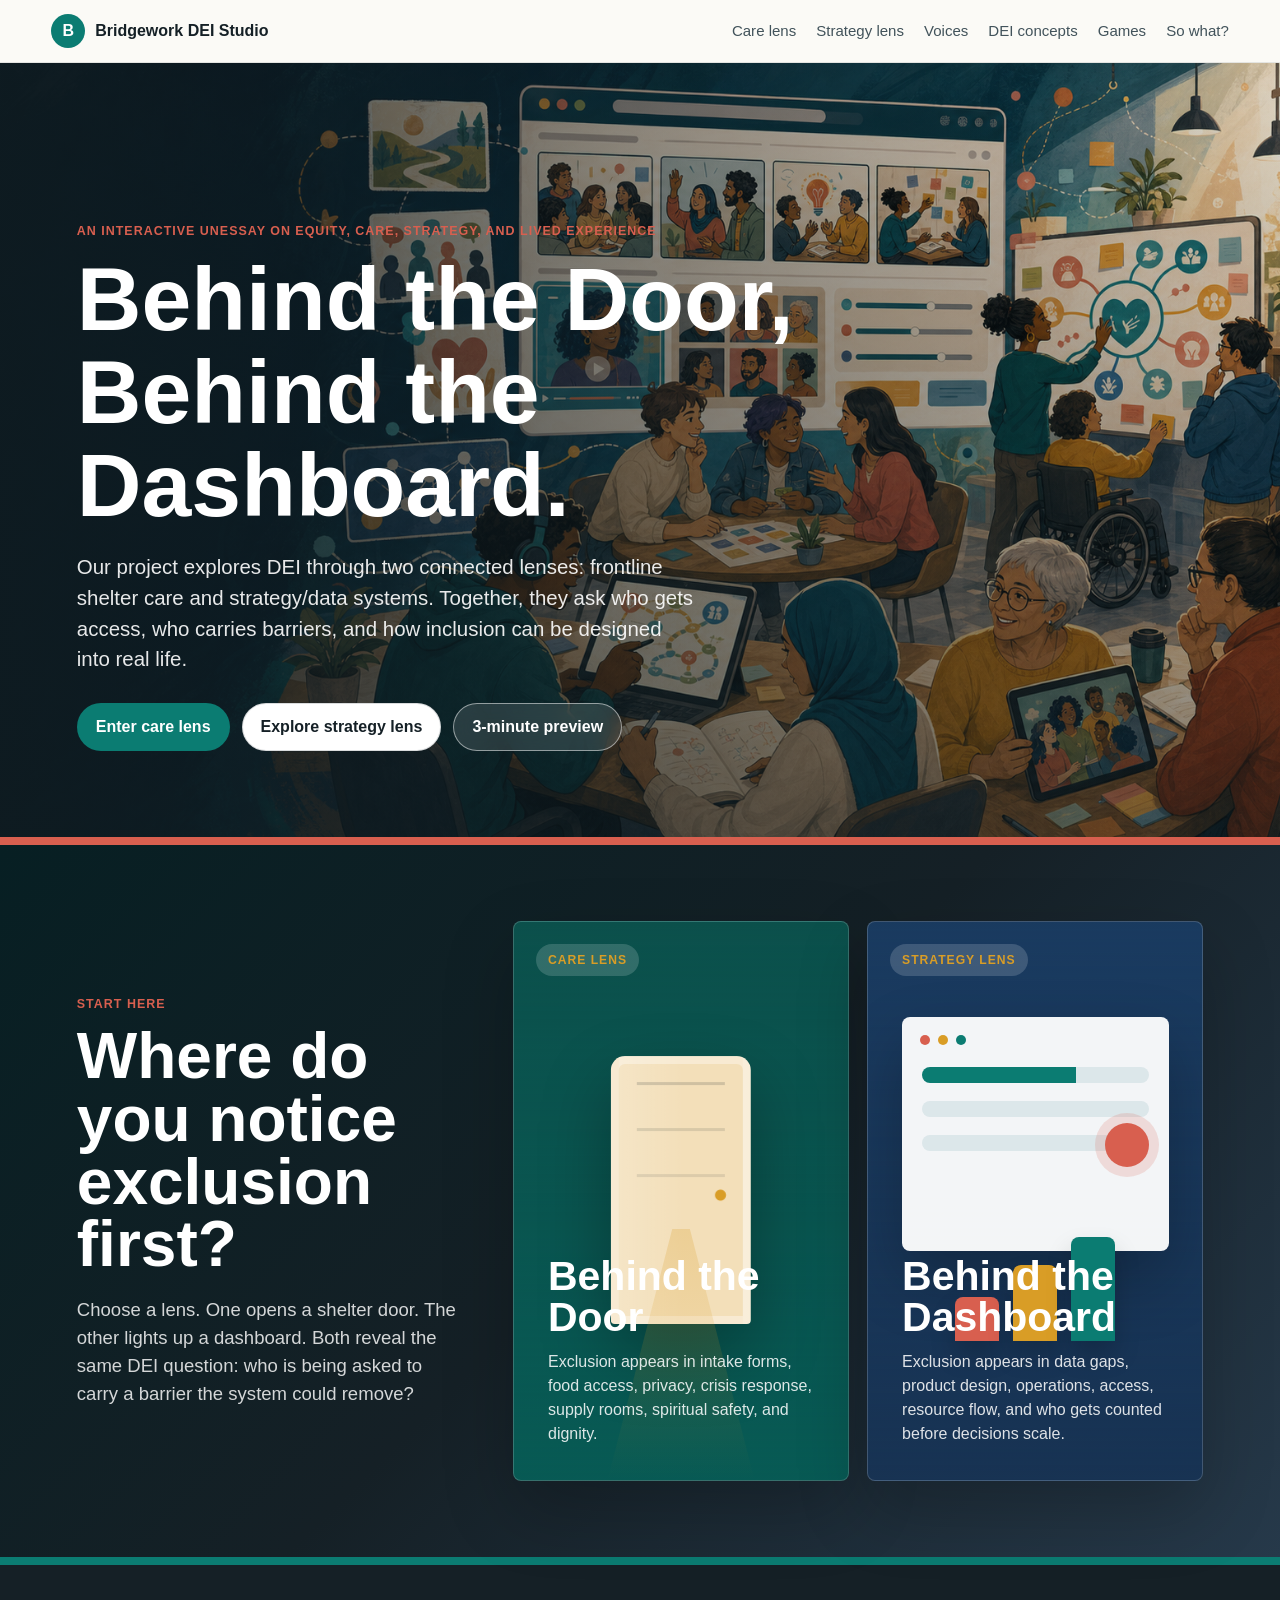
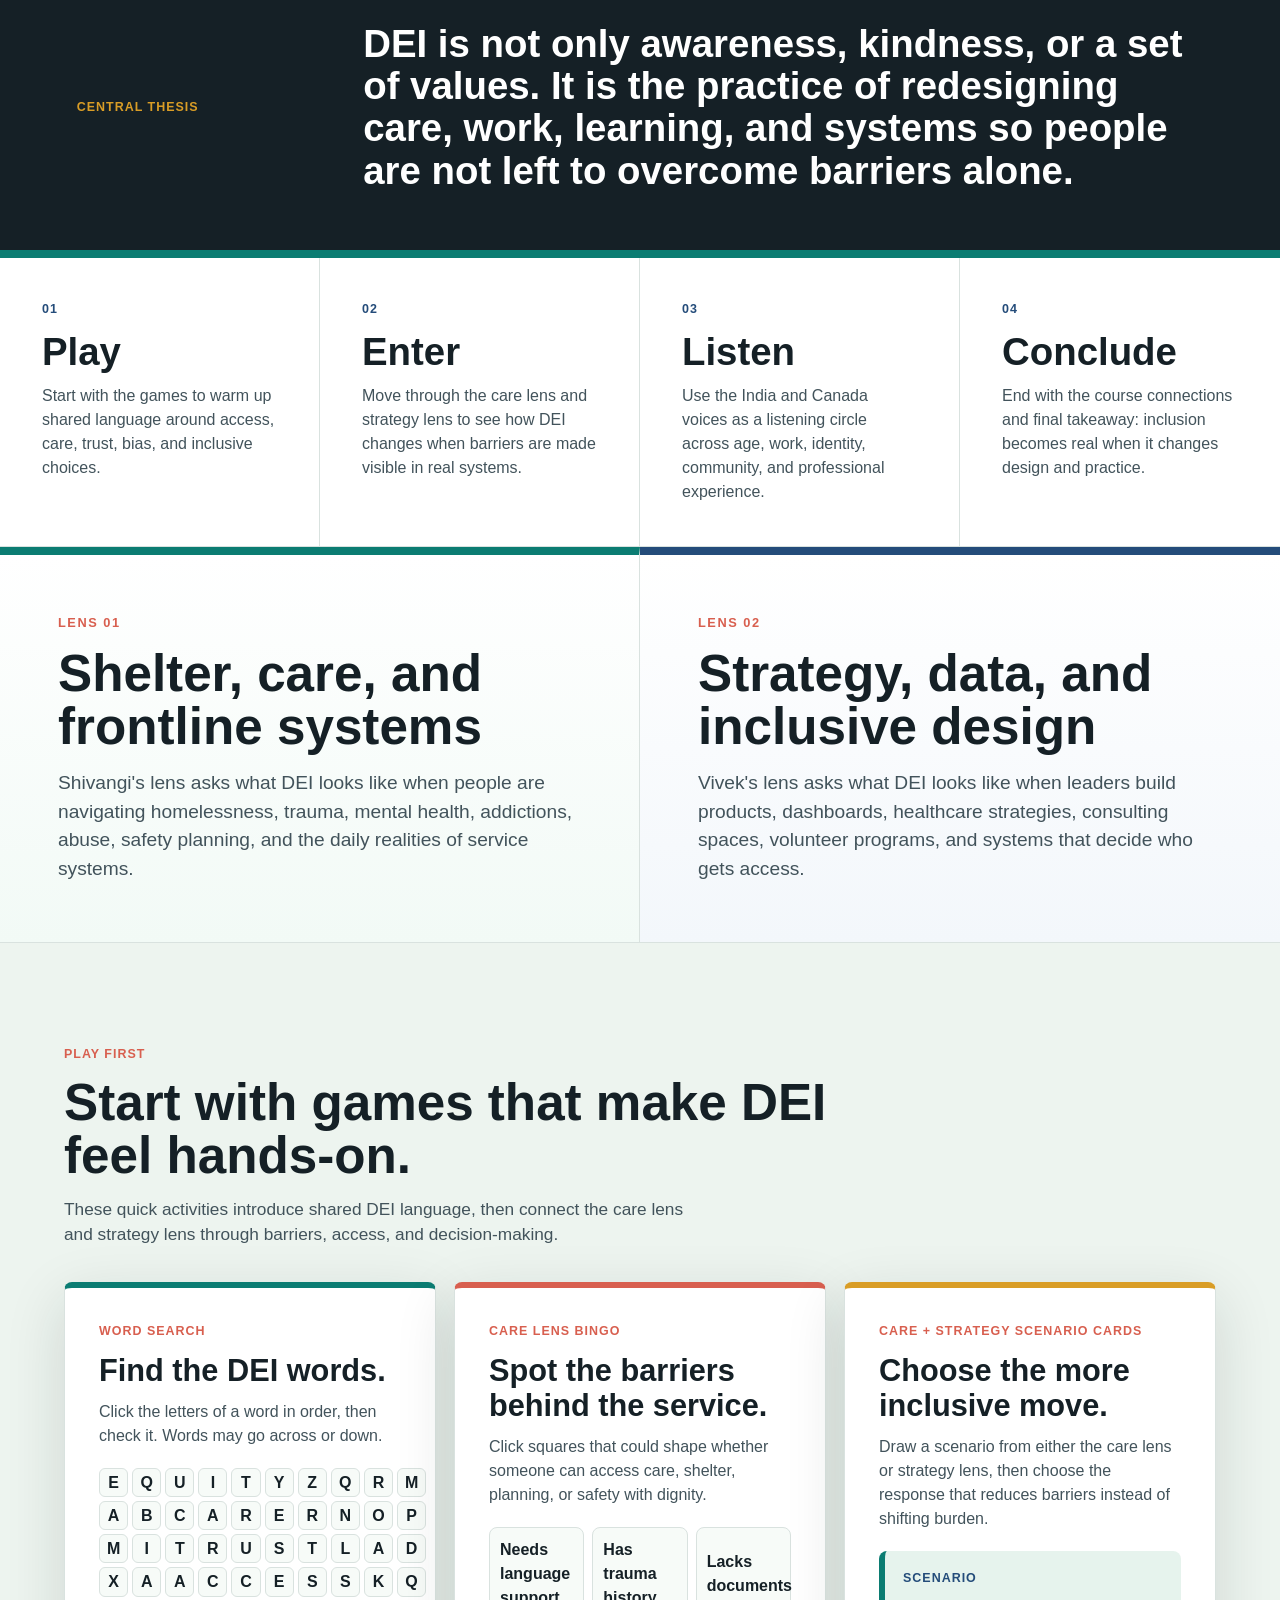
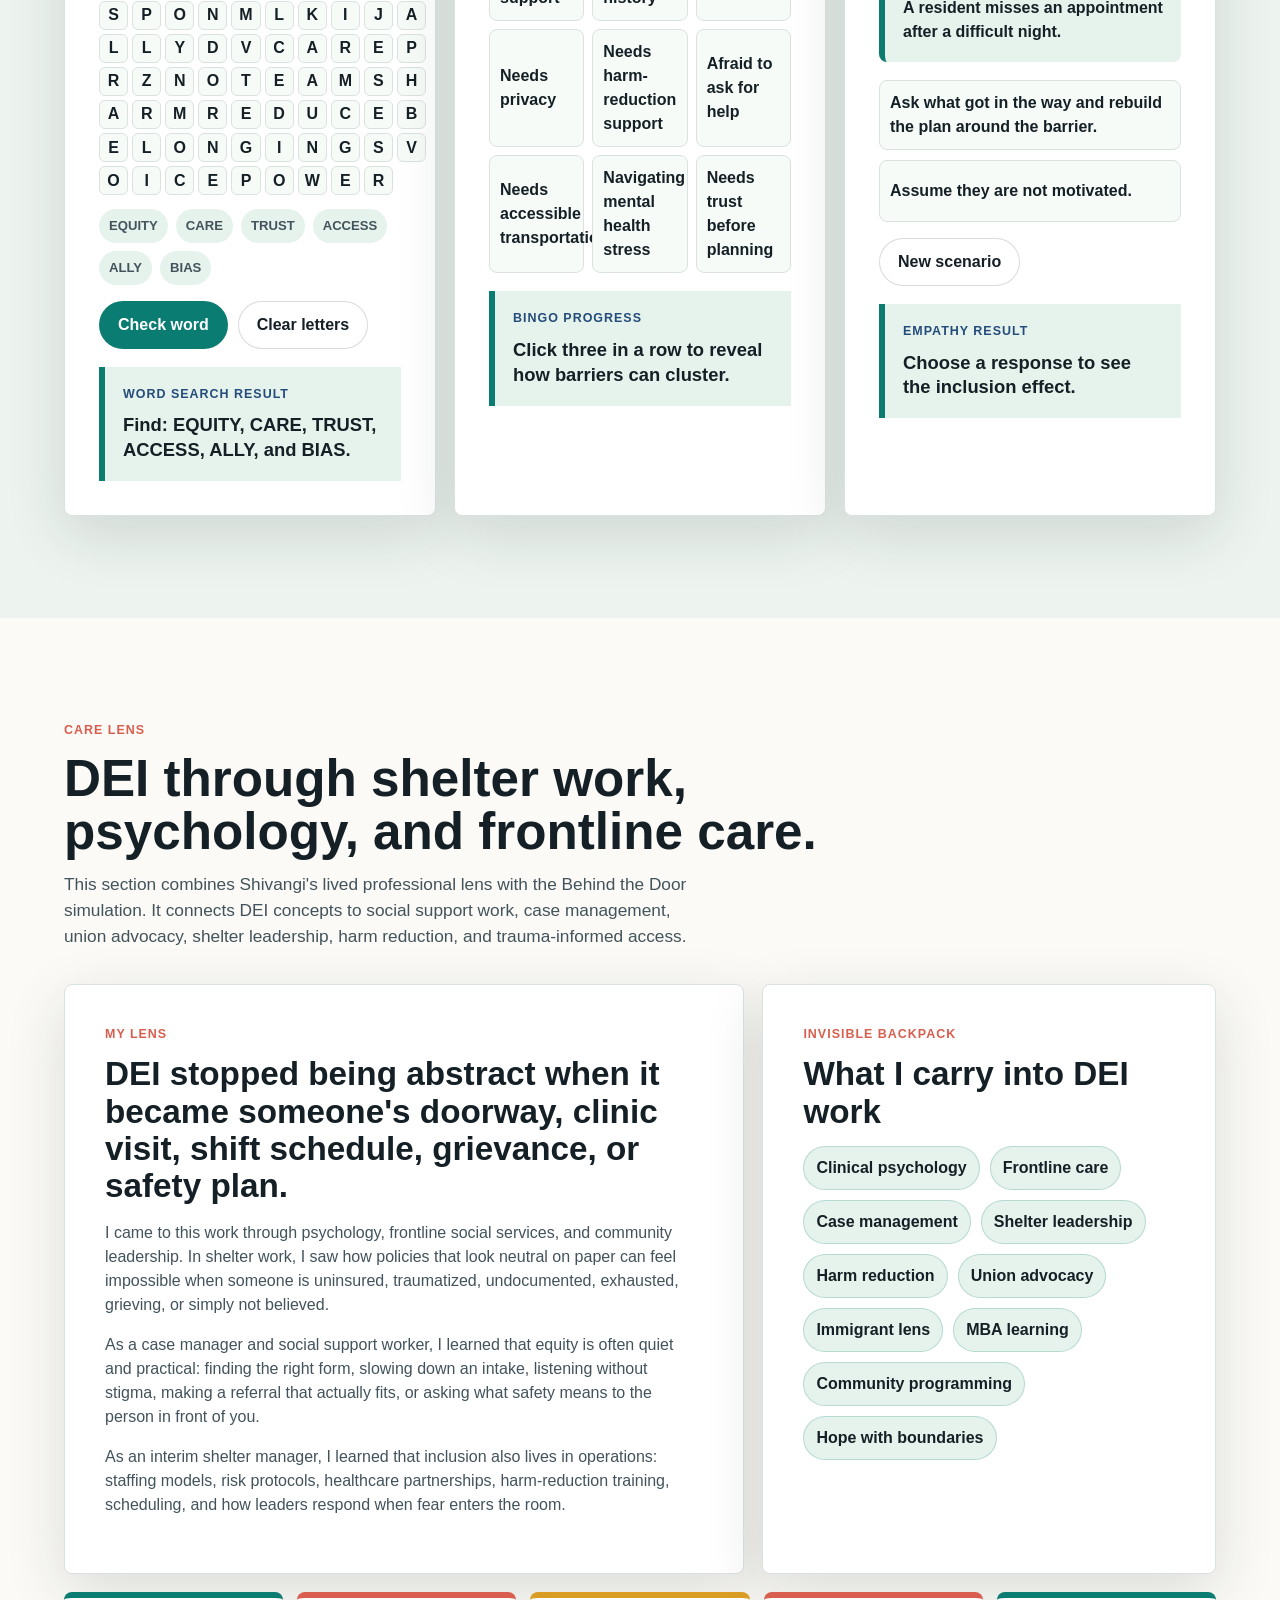
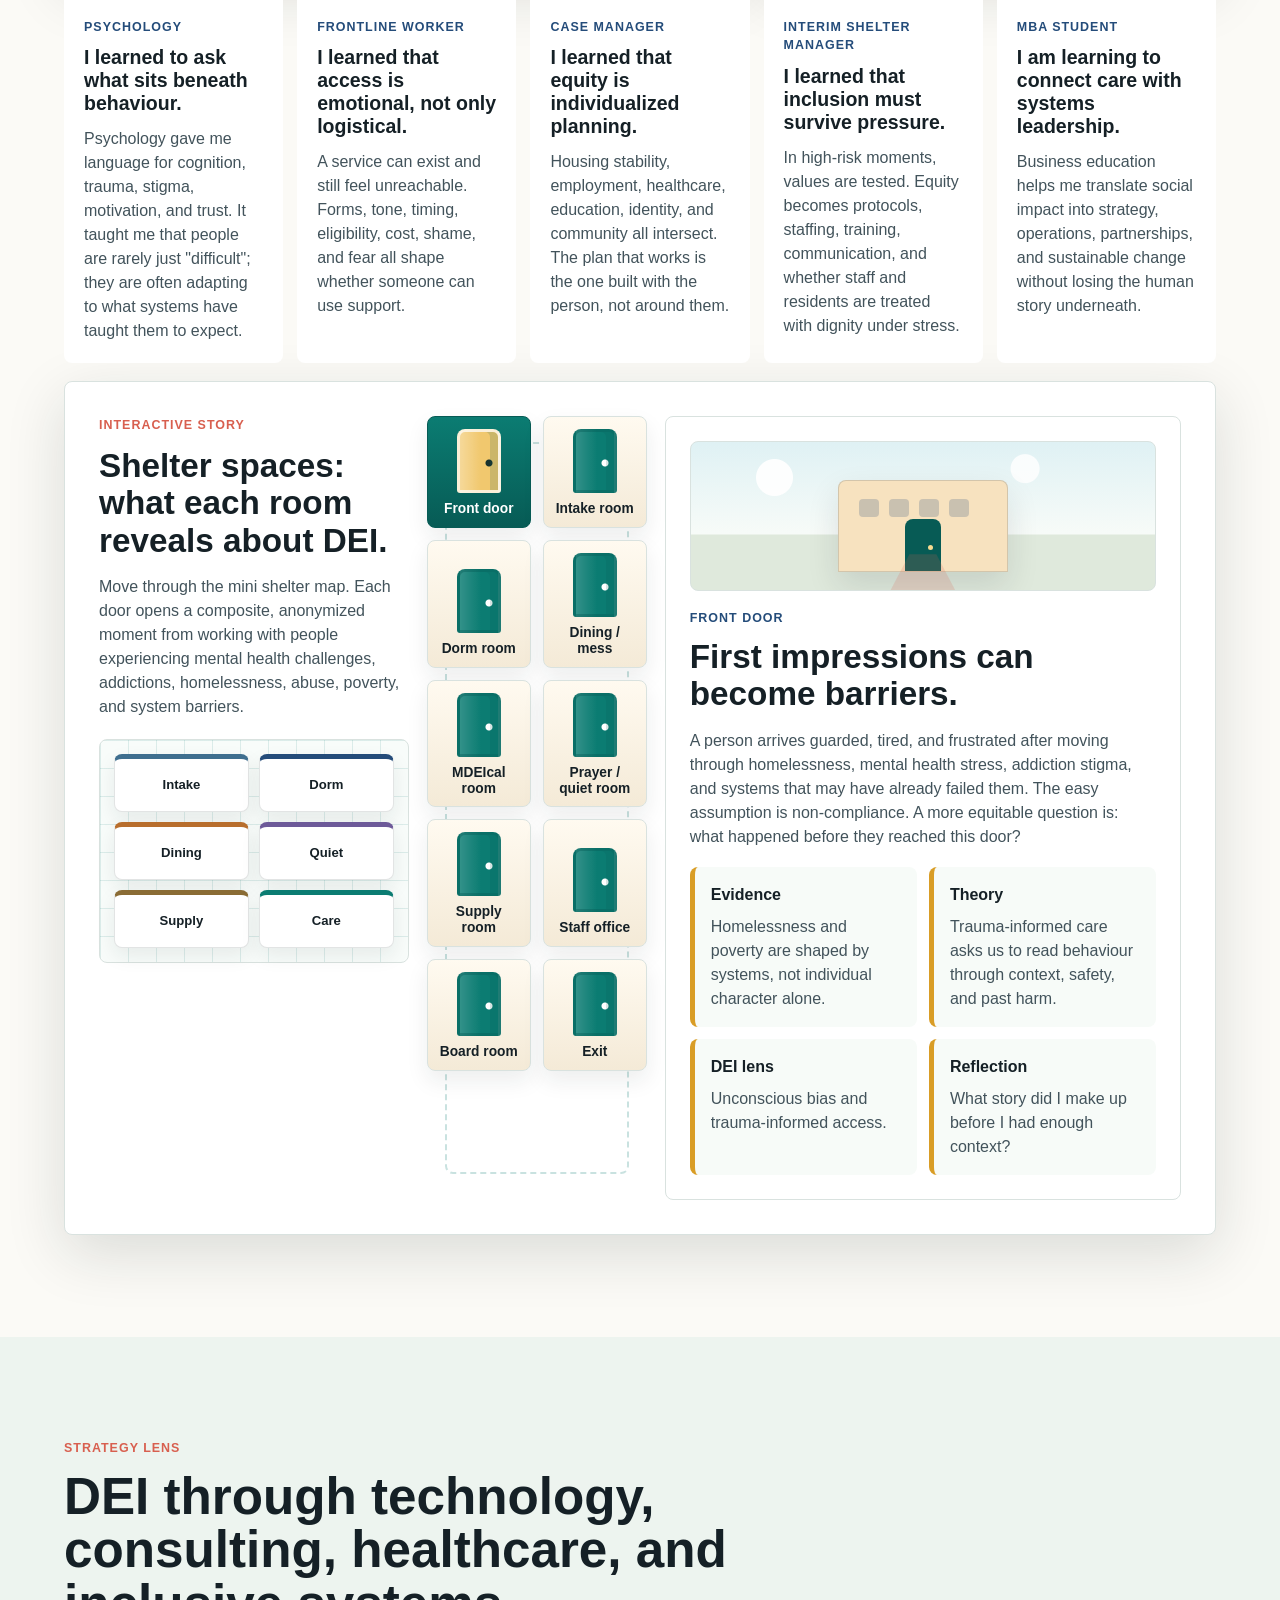
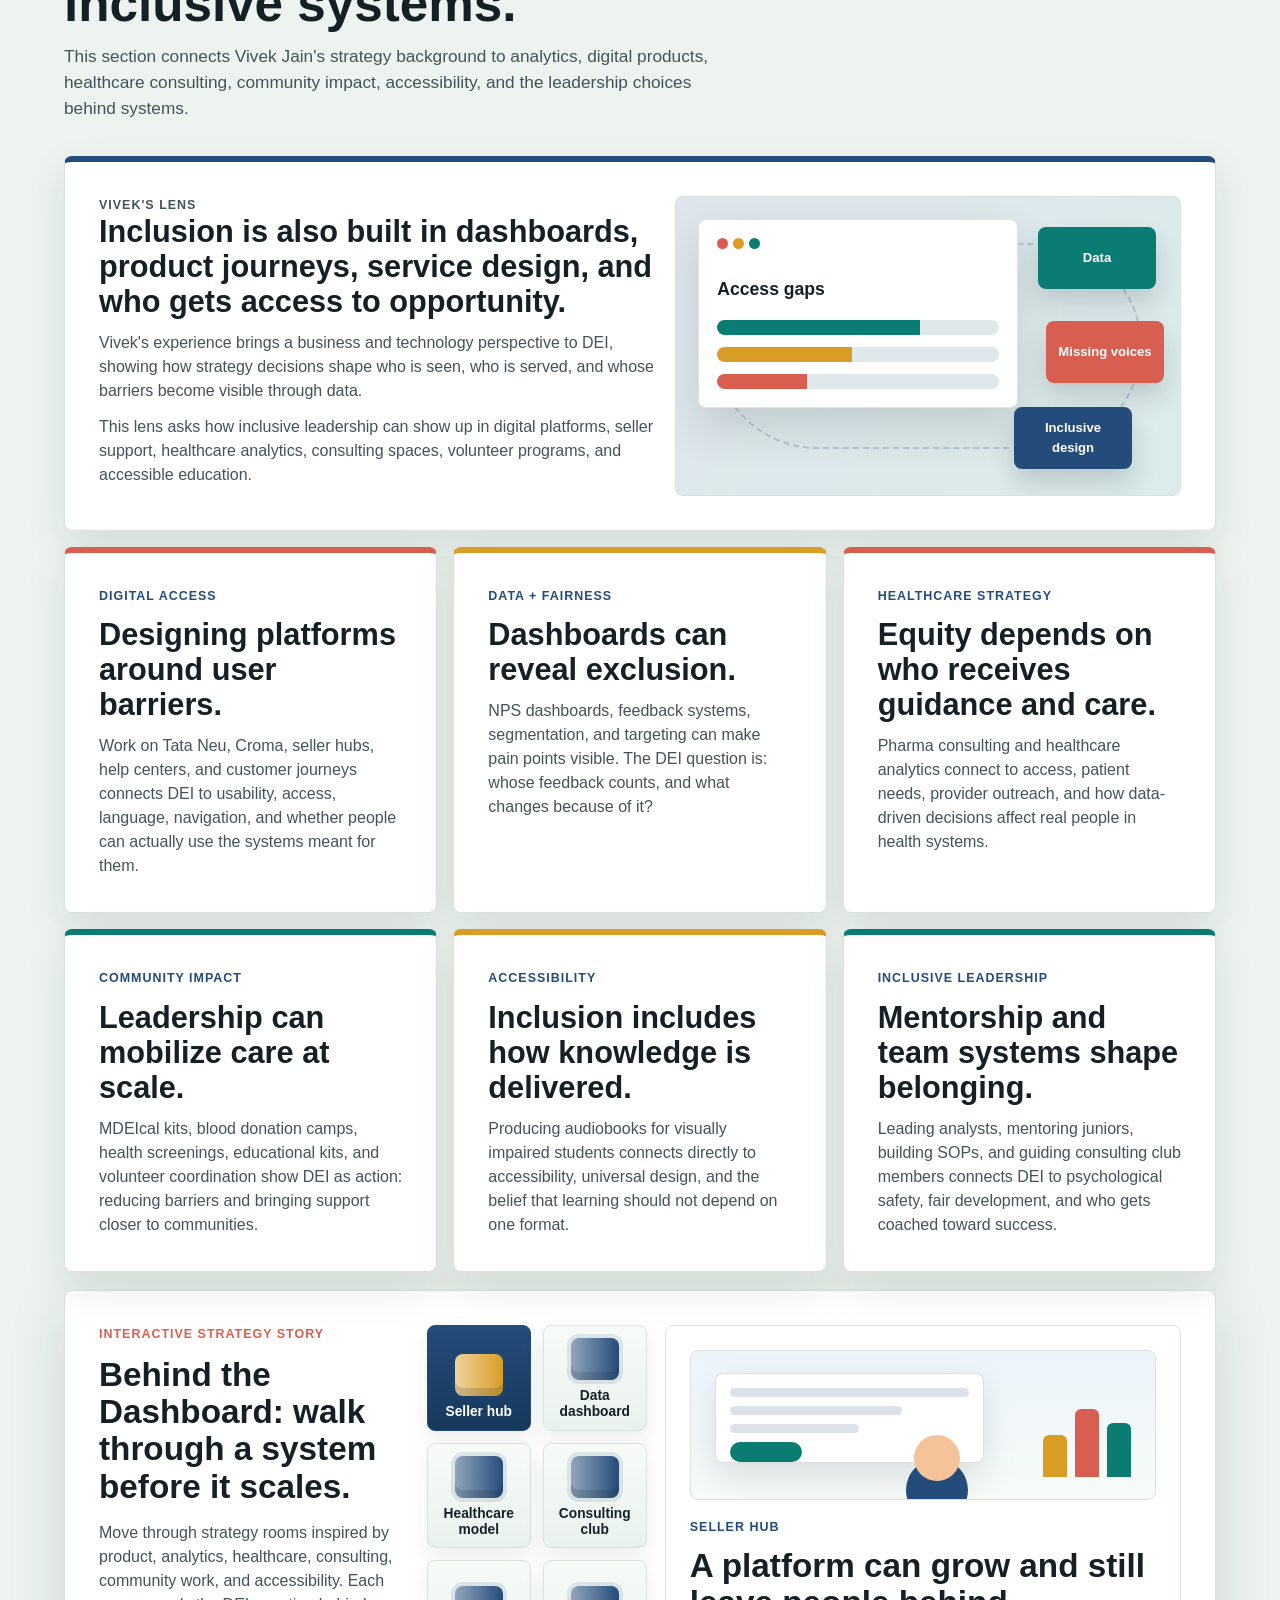
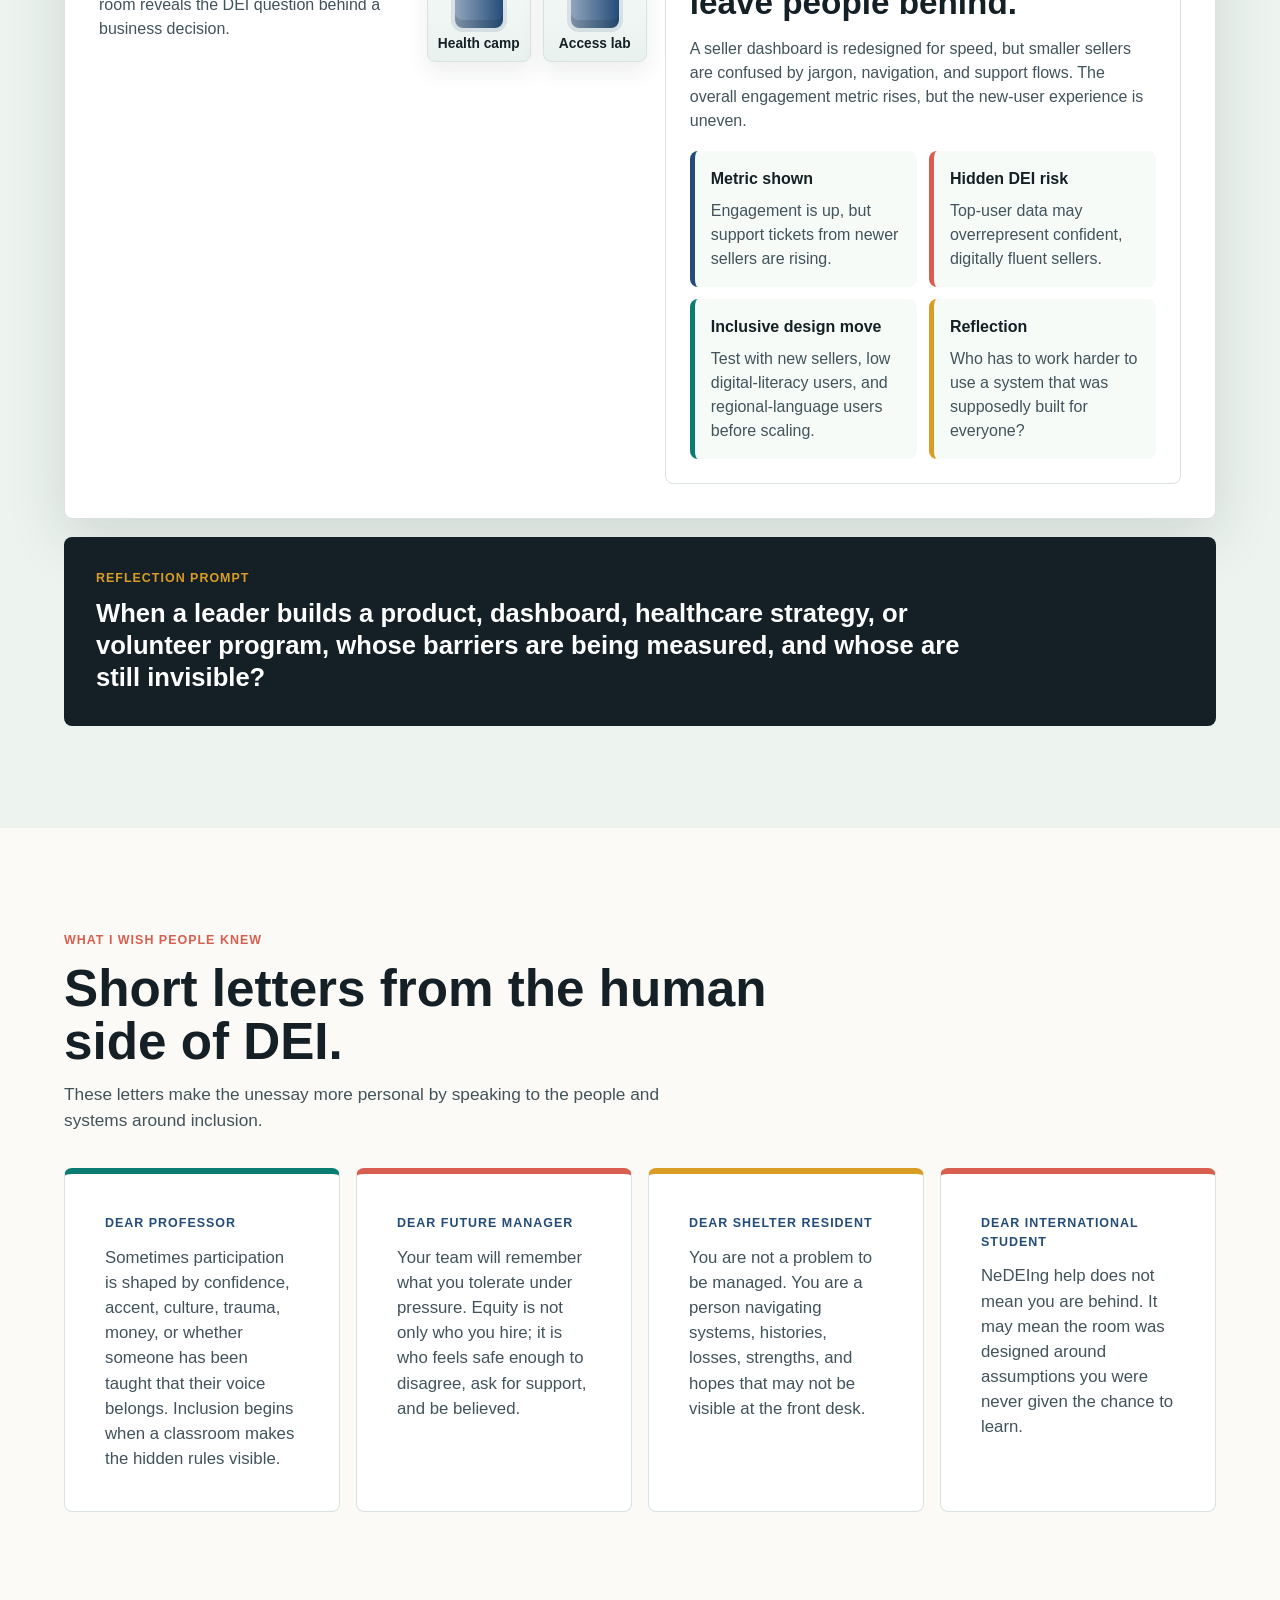
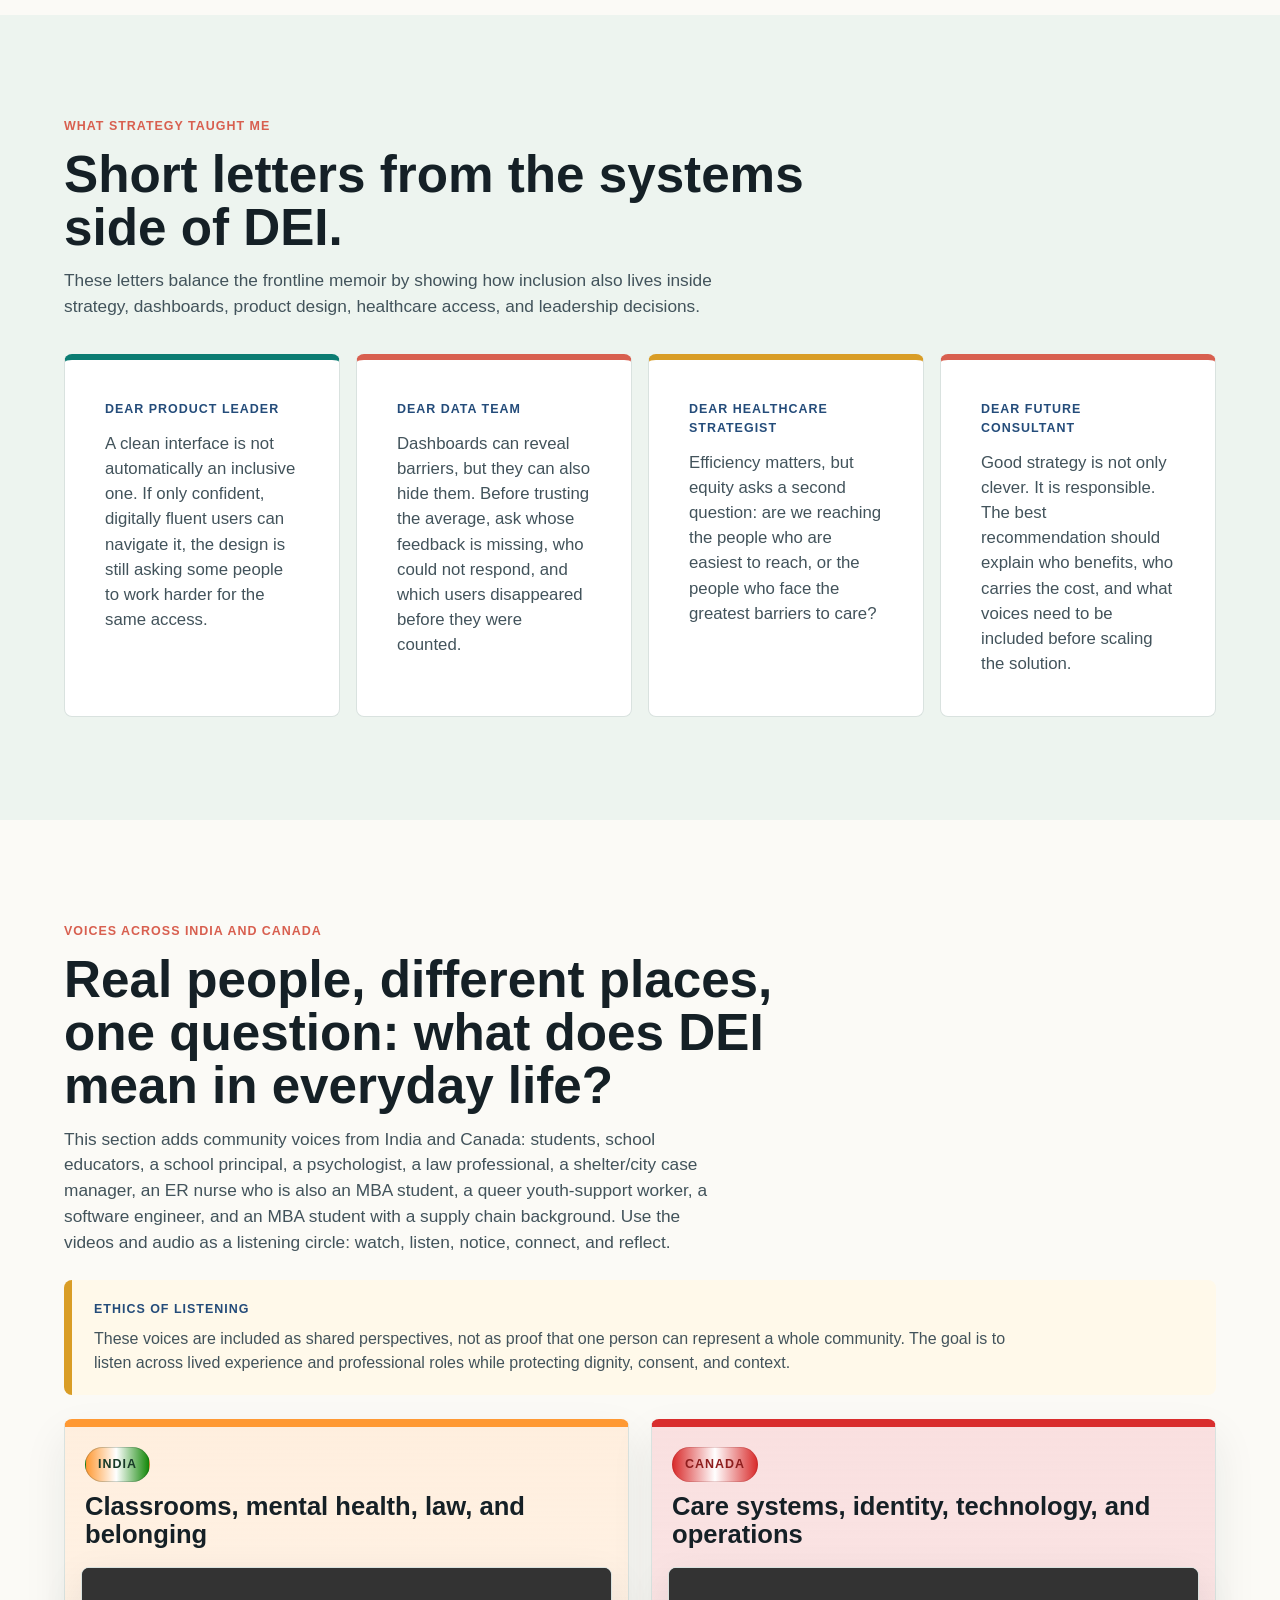
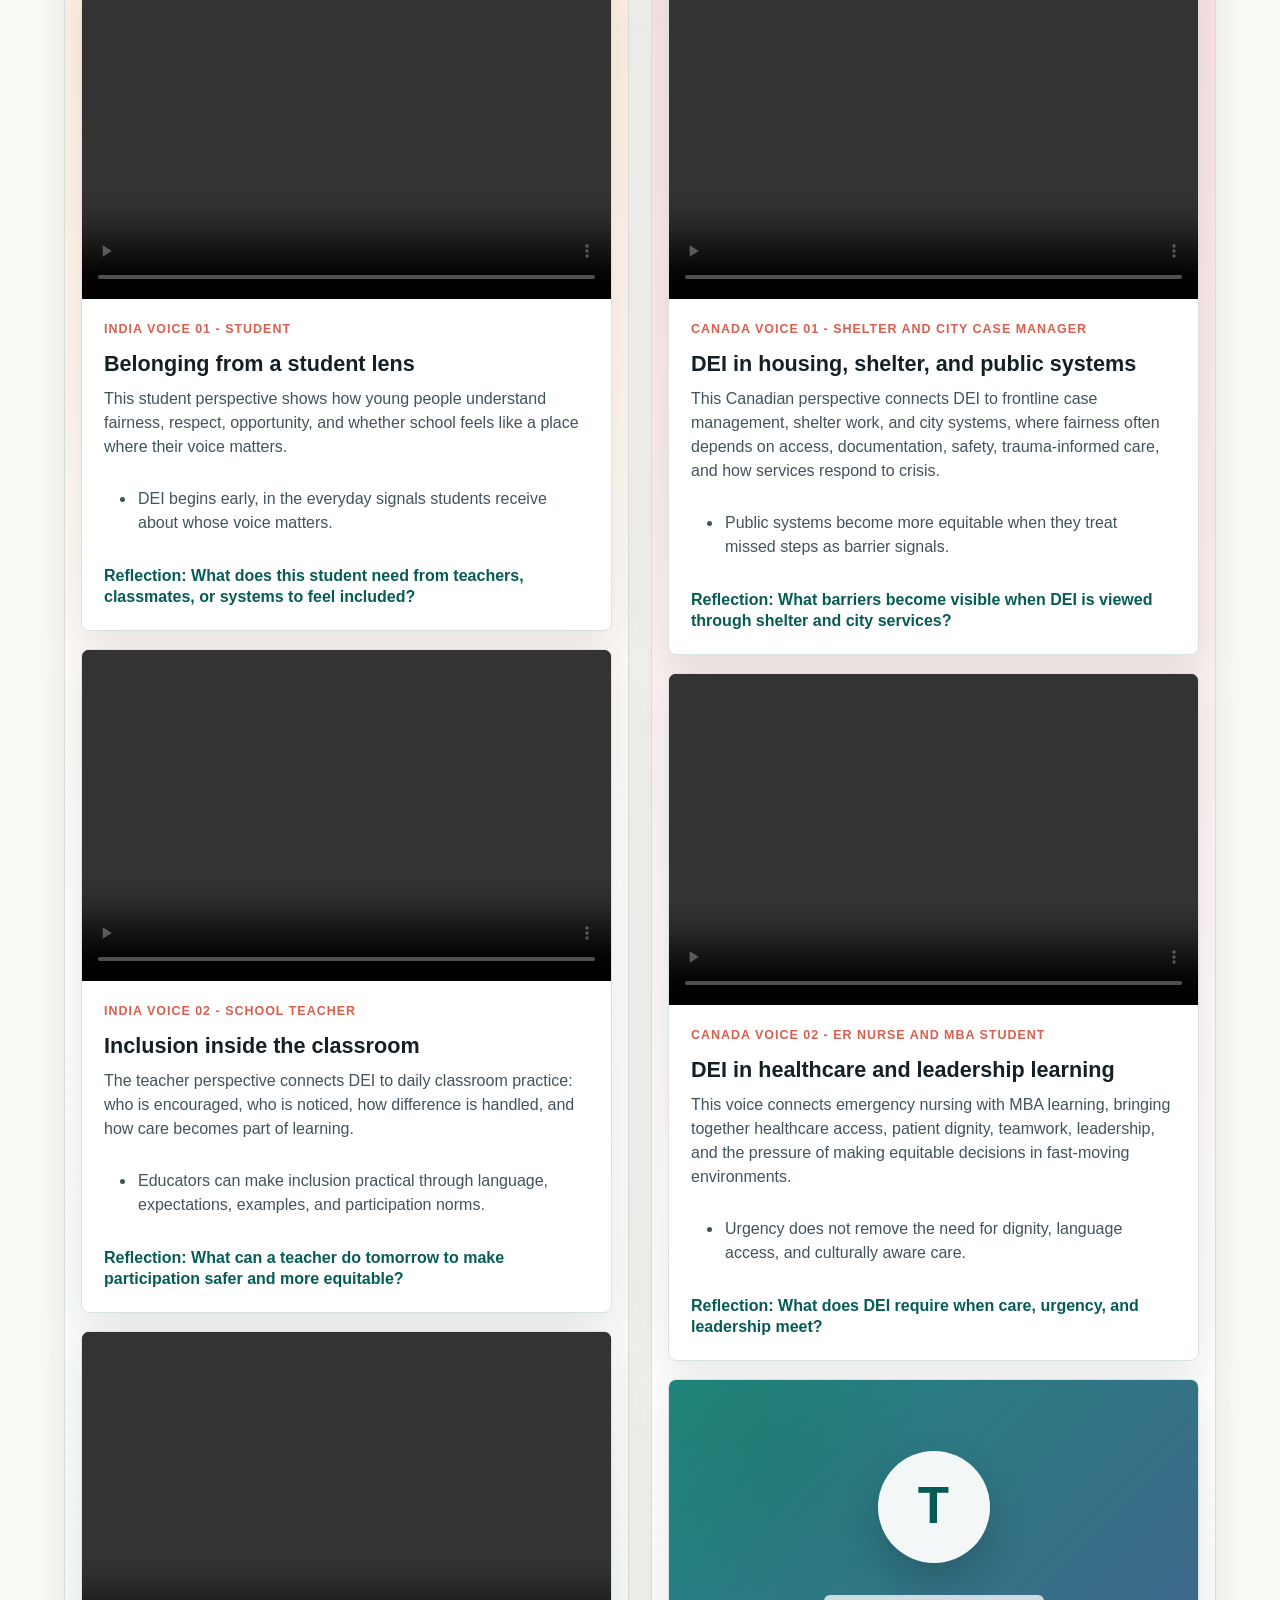
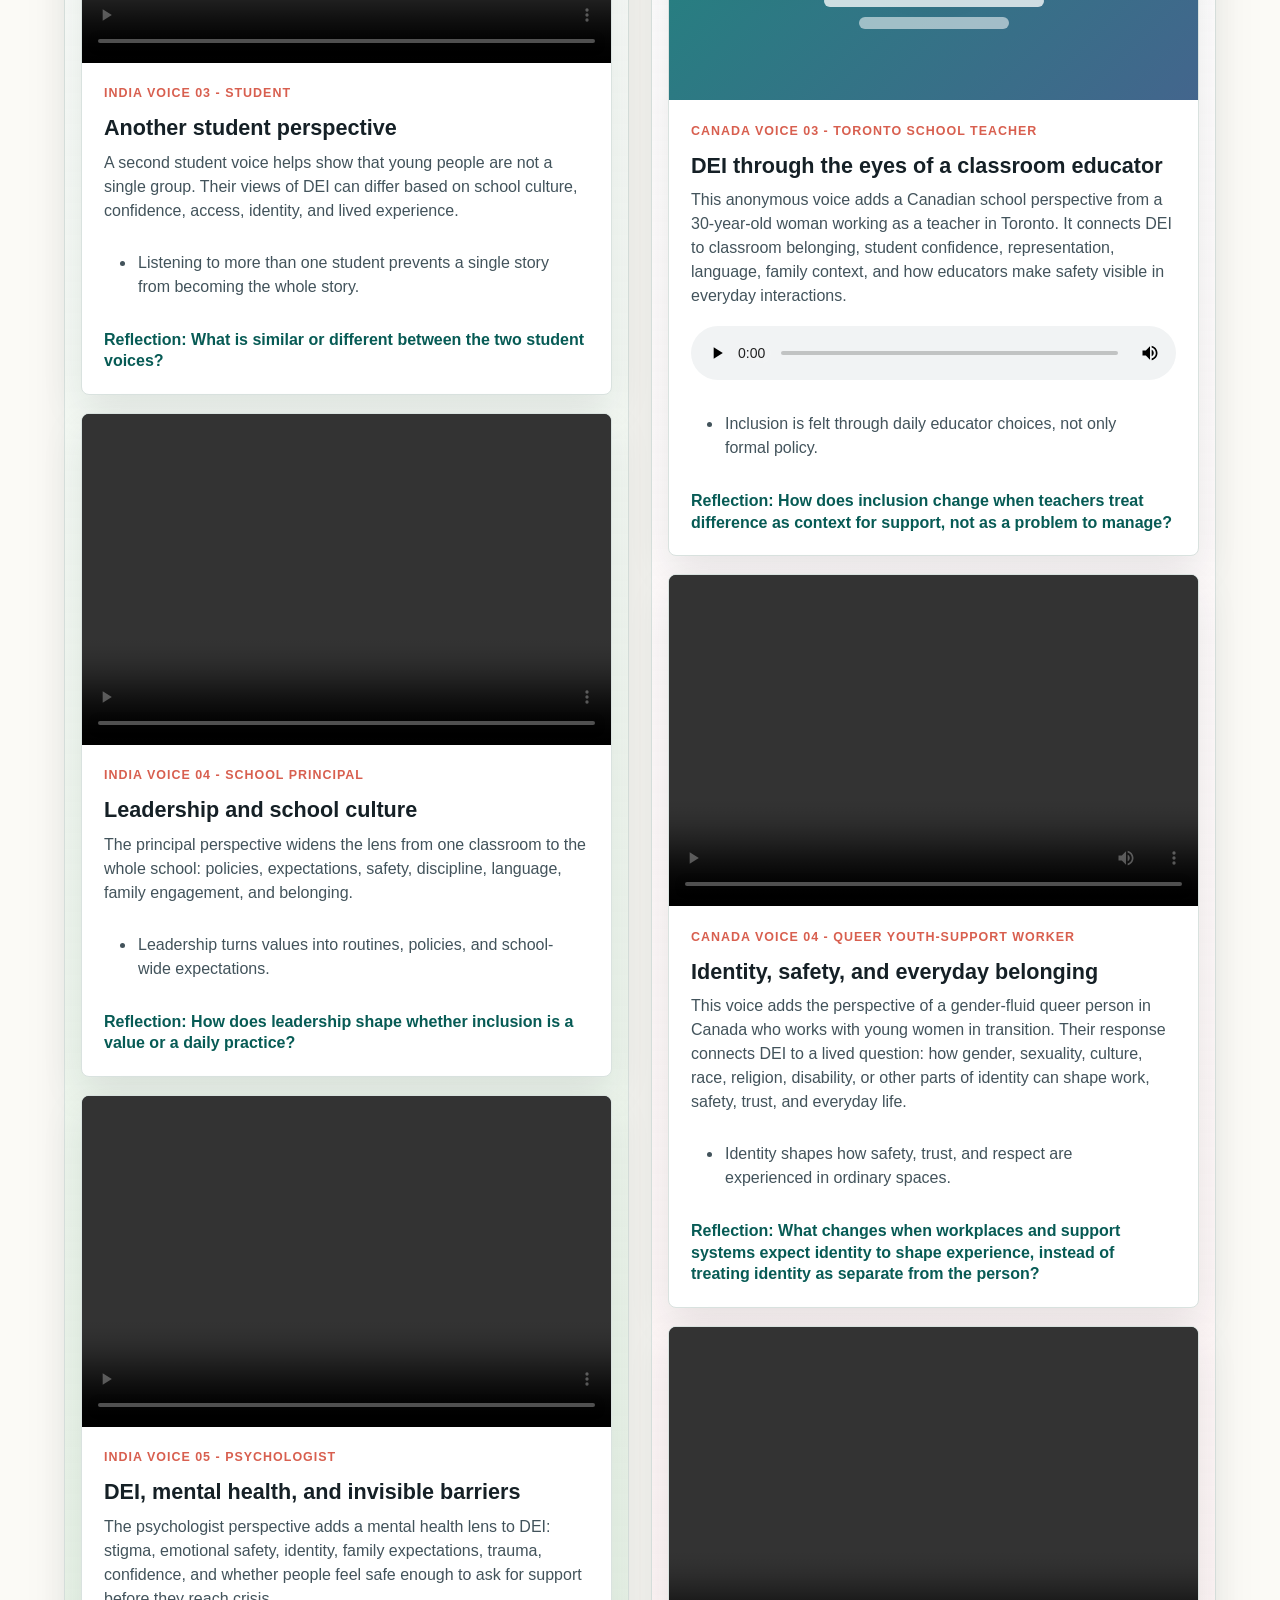
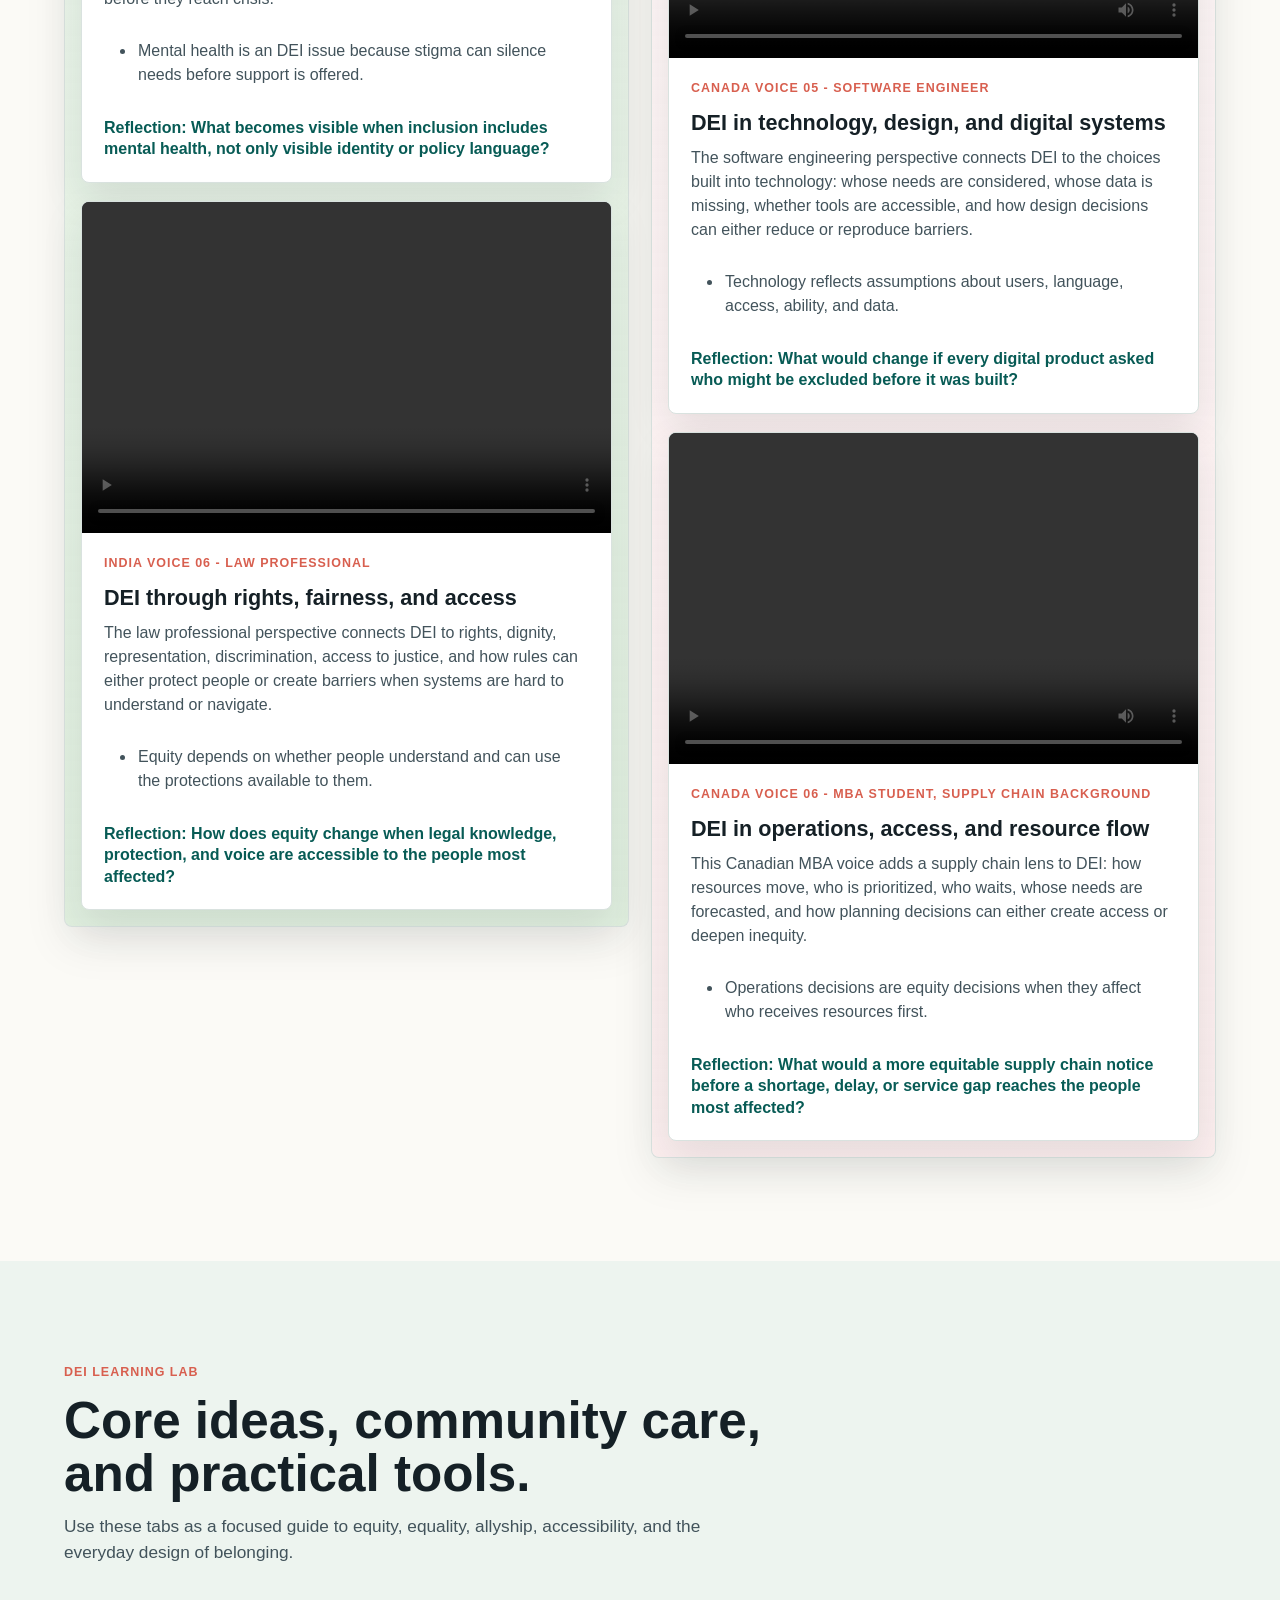
==== commit e1849e69: "add other files" ====
--- a/index.html
+++ b/index.html
@@ -702,7 +702,7 @@
             </div>
           <article class="voice-card">
             <video controls preload="metadata">
-              <source src="file:///C:/Users/shiva/Downloads/WhatsApp%20Video%202026-07-20%20at%206.53.29%20PM.mp4" type="video/mp4">
+              <source src="assets/student.mp4" type="video/mp4">
             </video>
             <div>
               <p class="eyebrow">India voice 01 - student</p>
@@ -717,7 +717,7 @@
           </article>
           <article class="voice-card">
             <video controls preload="metadata">
-              <source src="file:///C:/Users/shiva/Downloads/WhatsApp%20Video%202026-07-20%20at%206.52.06%20PM.mp4" type="video/mp4">
+              <source src="assets/teacher.mp4" type="video/mp4">
             </video>
             <div>
               <p class="eyebrow">India voice 02 - school teacher</p>
@@ -732,7 +732,7 @@
           </article>
           <article class="voice-card">
             <video controls preload="metadata">
-              <source src="file:///C:/Users/shiva/Downloads/WhatsApp%20Video%202026-07-20%20at%2010.36.15%20AM.mp4" type="video/mp4">
+              <source src="assets/student2.mp4" type="video/mp4">
             </video>
             <div>
               <p class="eyebrow">India voice 03 - student</p>
@@ -747,7 +747,7 @@
           </article>
           <article class="voice-card">
             <video controls preload="metadata">
-              <source src="file:///C:/Users/shiva/Downloads/WhatsApp%20Video%202026-07-20%20at%207.37.02%20AM.mp4" type="video/mp4">
+              <source src="assets/principal.mp4" type="video/mp4">
             </video>
             <div>
               <p class="eyebrow">India voice 04 - school principal</p>
@@ -798,7 +798,7 @@
             </div>
           <article class="voice-card voice-card-wide">
             <video controls preload="metadata">
-              <source src="file:///C:/Users/shiva/Downloads/WhatsApp%20Video%202026-07-21%20at%201.47.33%20PM.mp4" type="video/mp4">
+              <source src="assets/shelter.mp4" type="video/mp4">
             </video>
             <div>
               <p class="eyebrow">Canada voice 01 - shelter and city case manager</p>
@@ -813,7 +813,7 @@
           </article>
           <article class="voice-card voice-card-wide">
             <video controls preload="metadata">
-              <source src="file:///C:/Users/shiva/Downloads/Movie%20on%202026-07-21%20at%206.13%20PM.mov" type="video/quicktime">
+              <source src="assets/nurse.mov" type="video/quicktime">
             </video>
             <div>
               <p class="eyebrow">Canada voice 02 - ER nurse and MBA student</p>
